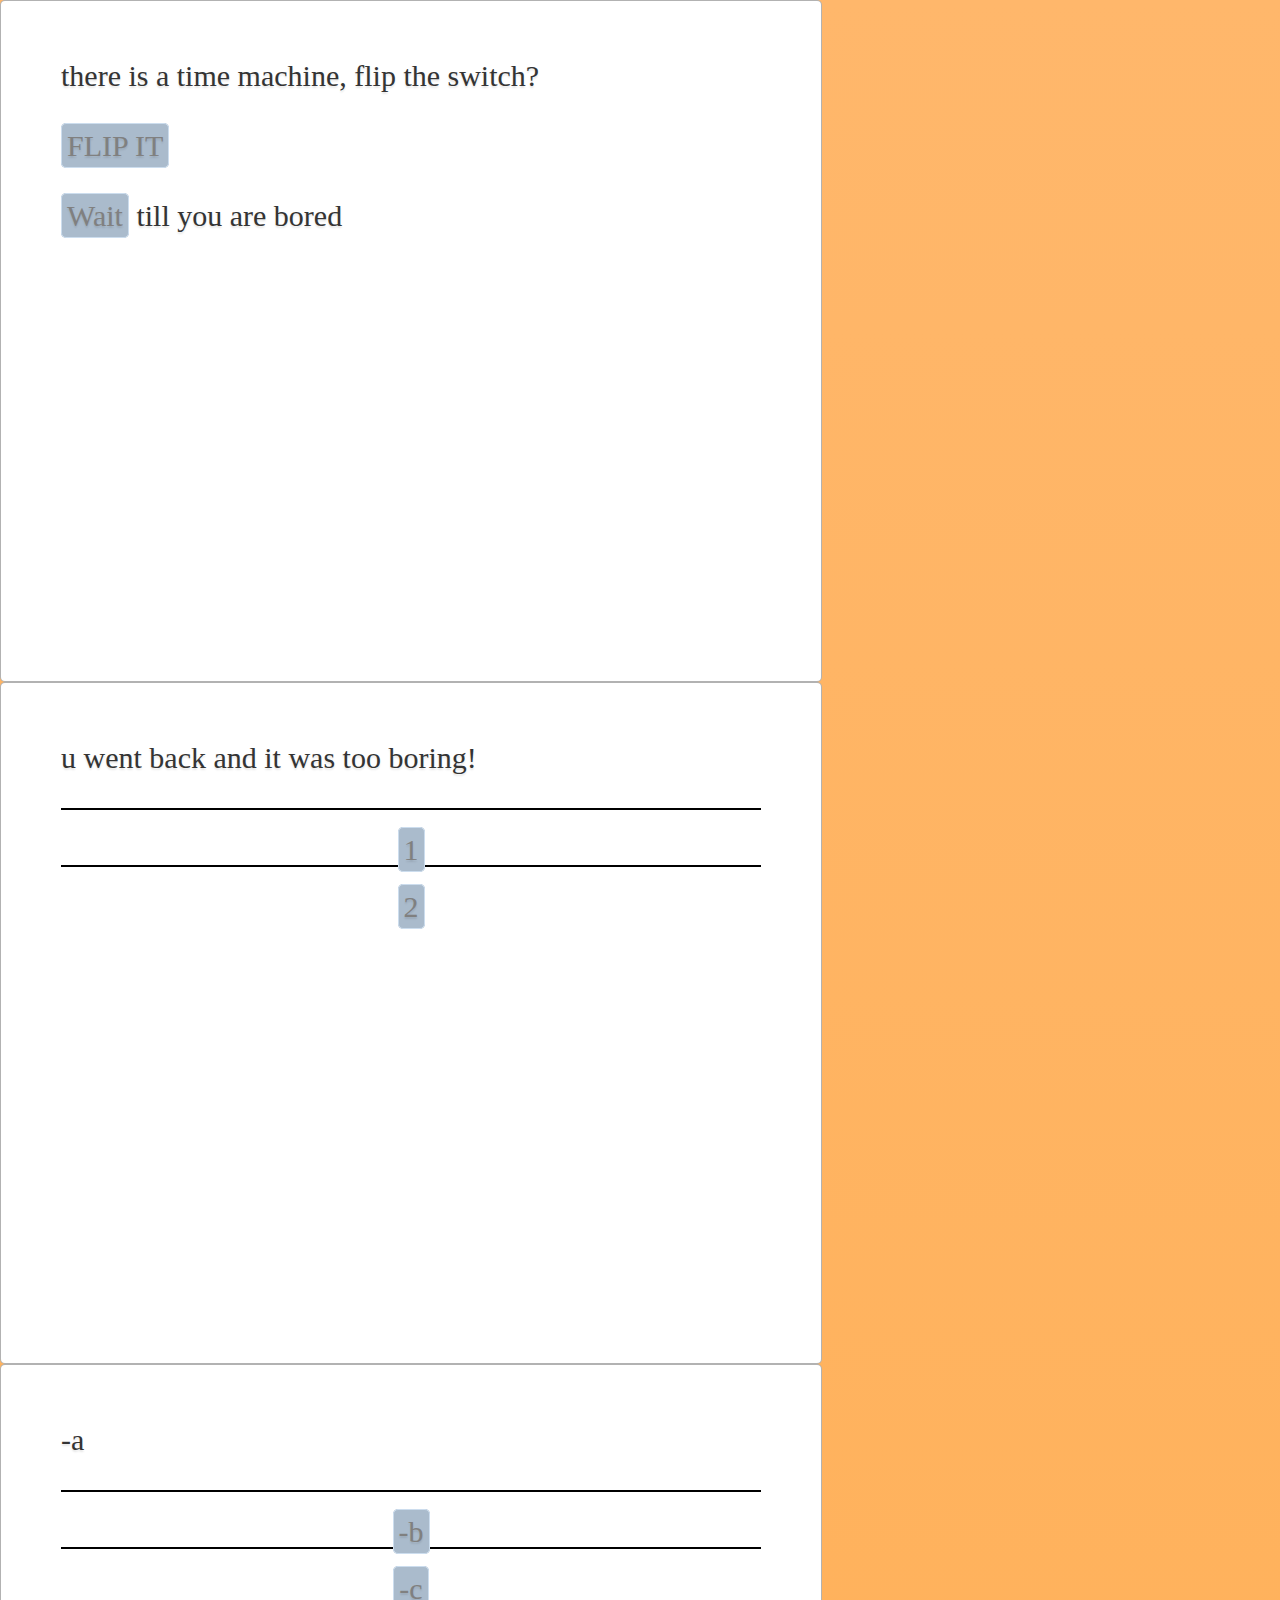
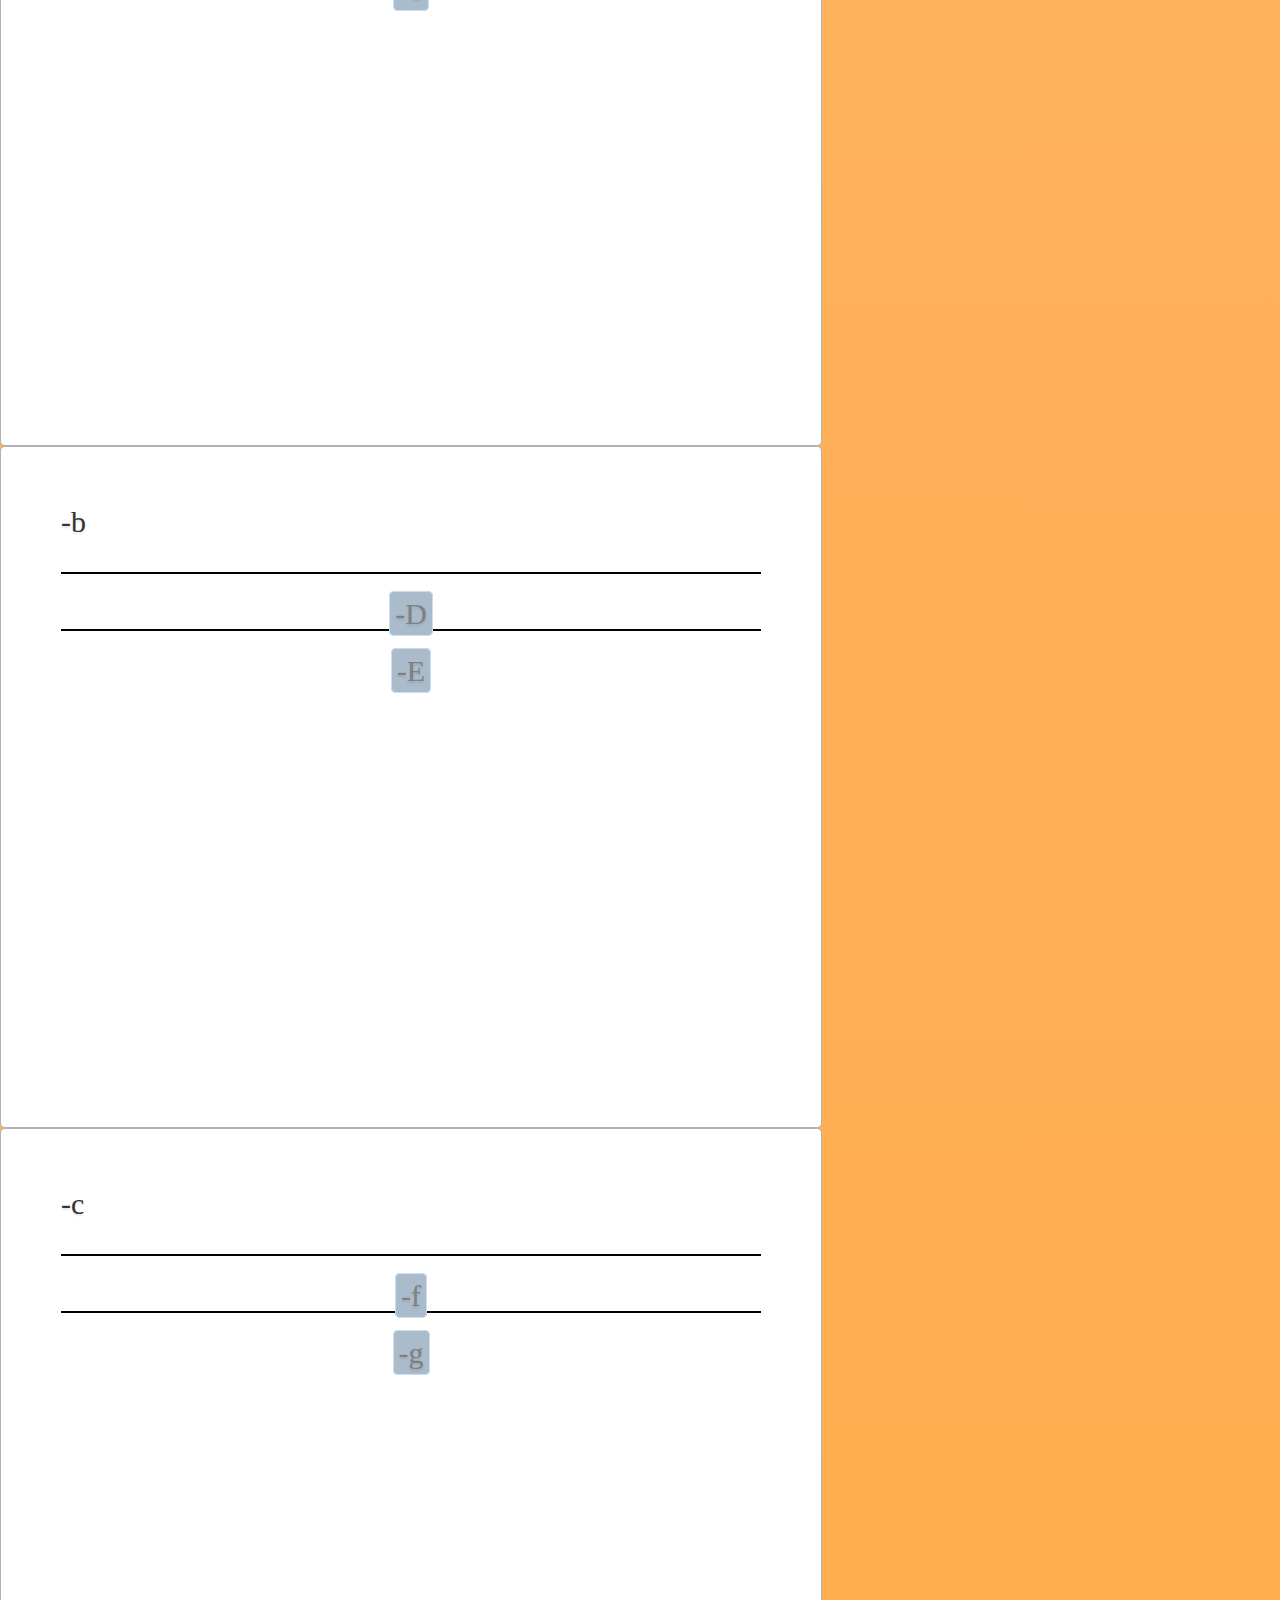
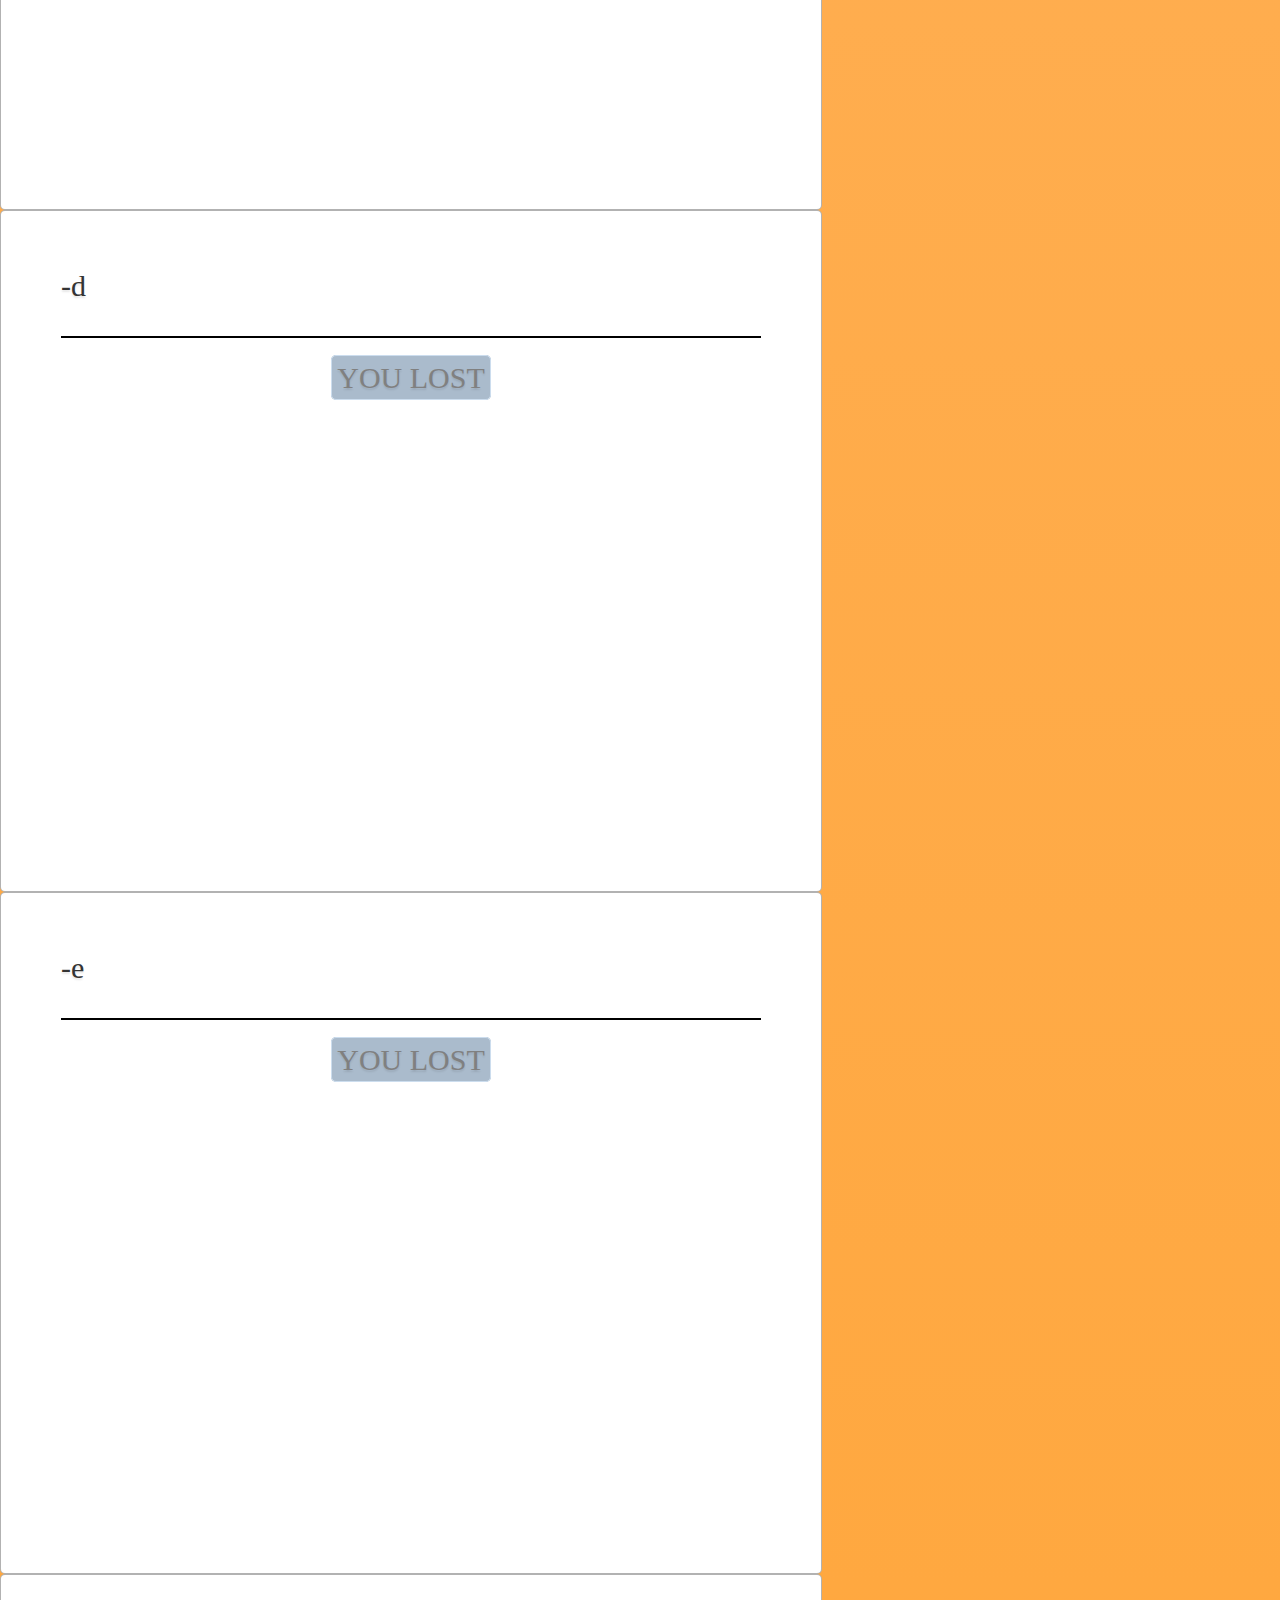
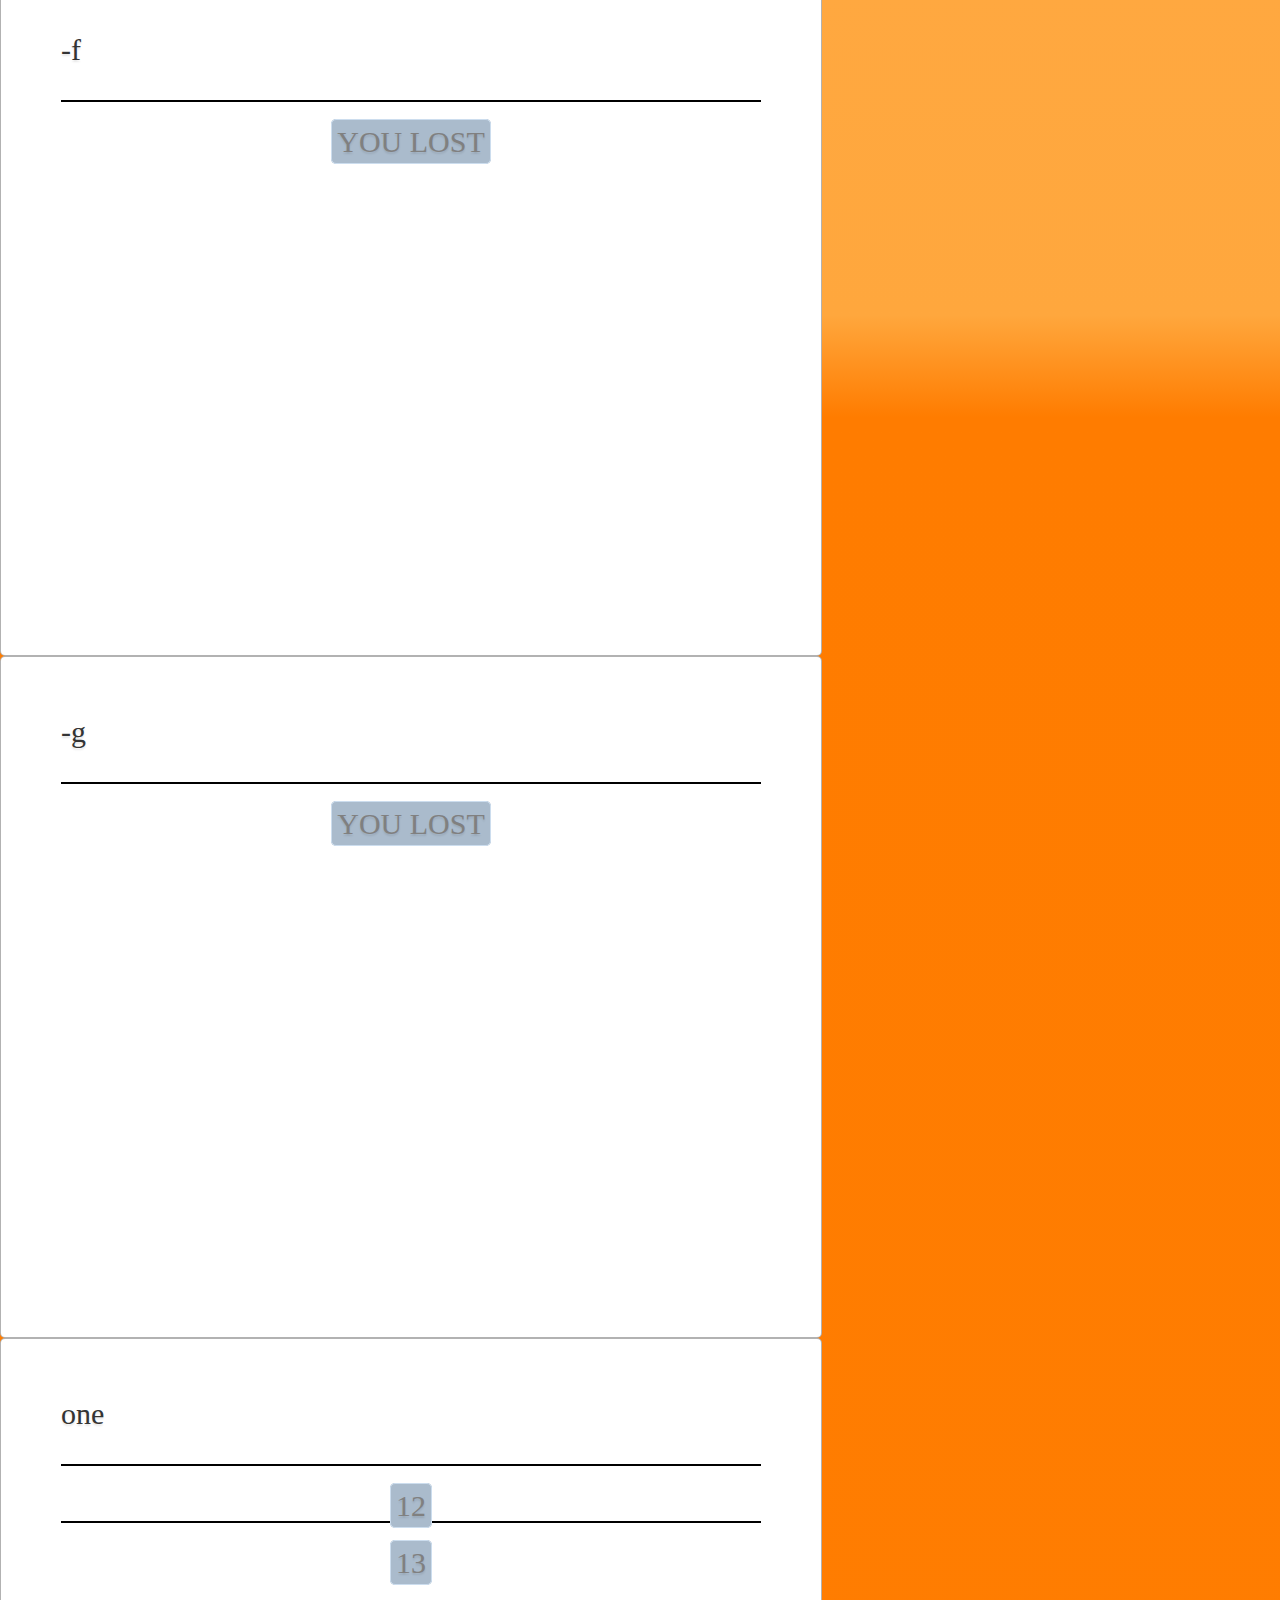
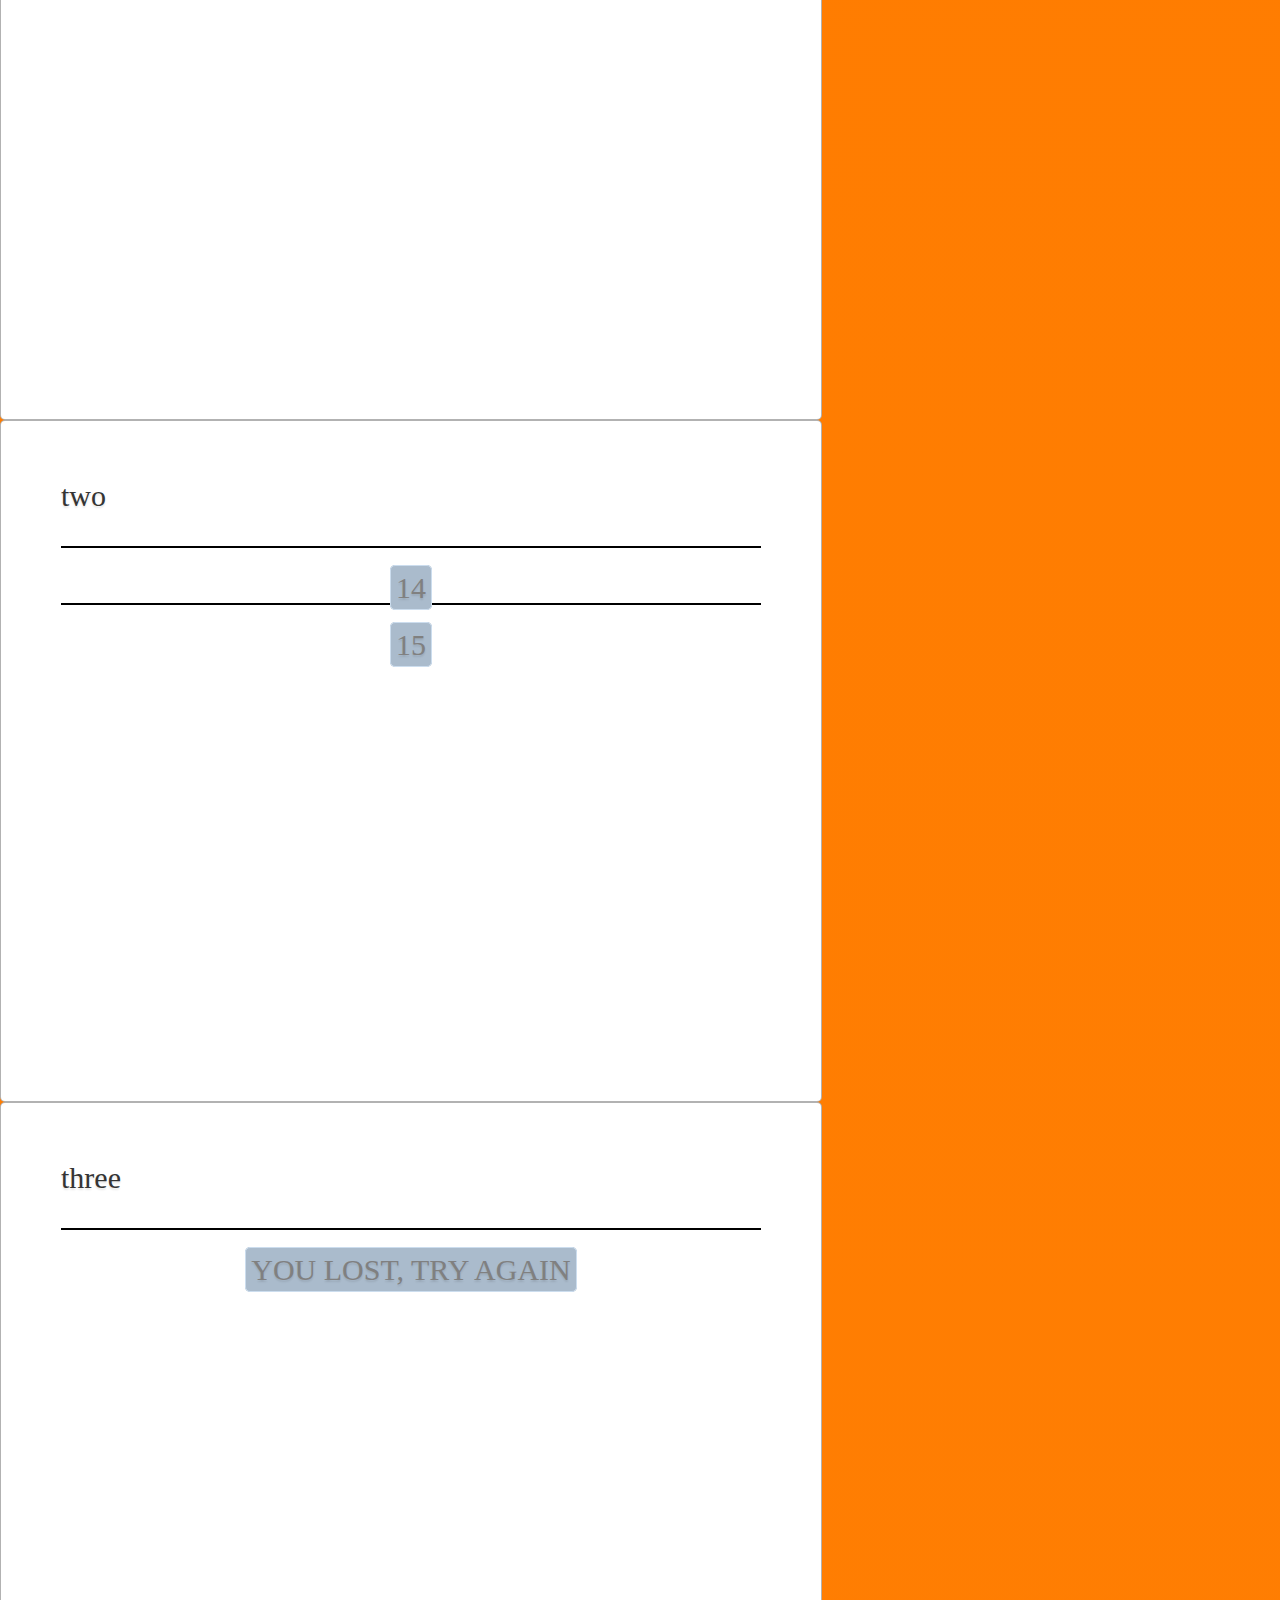
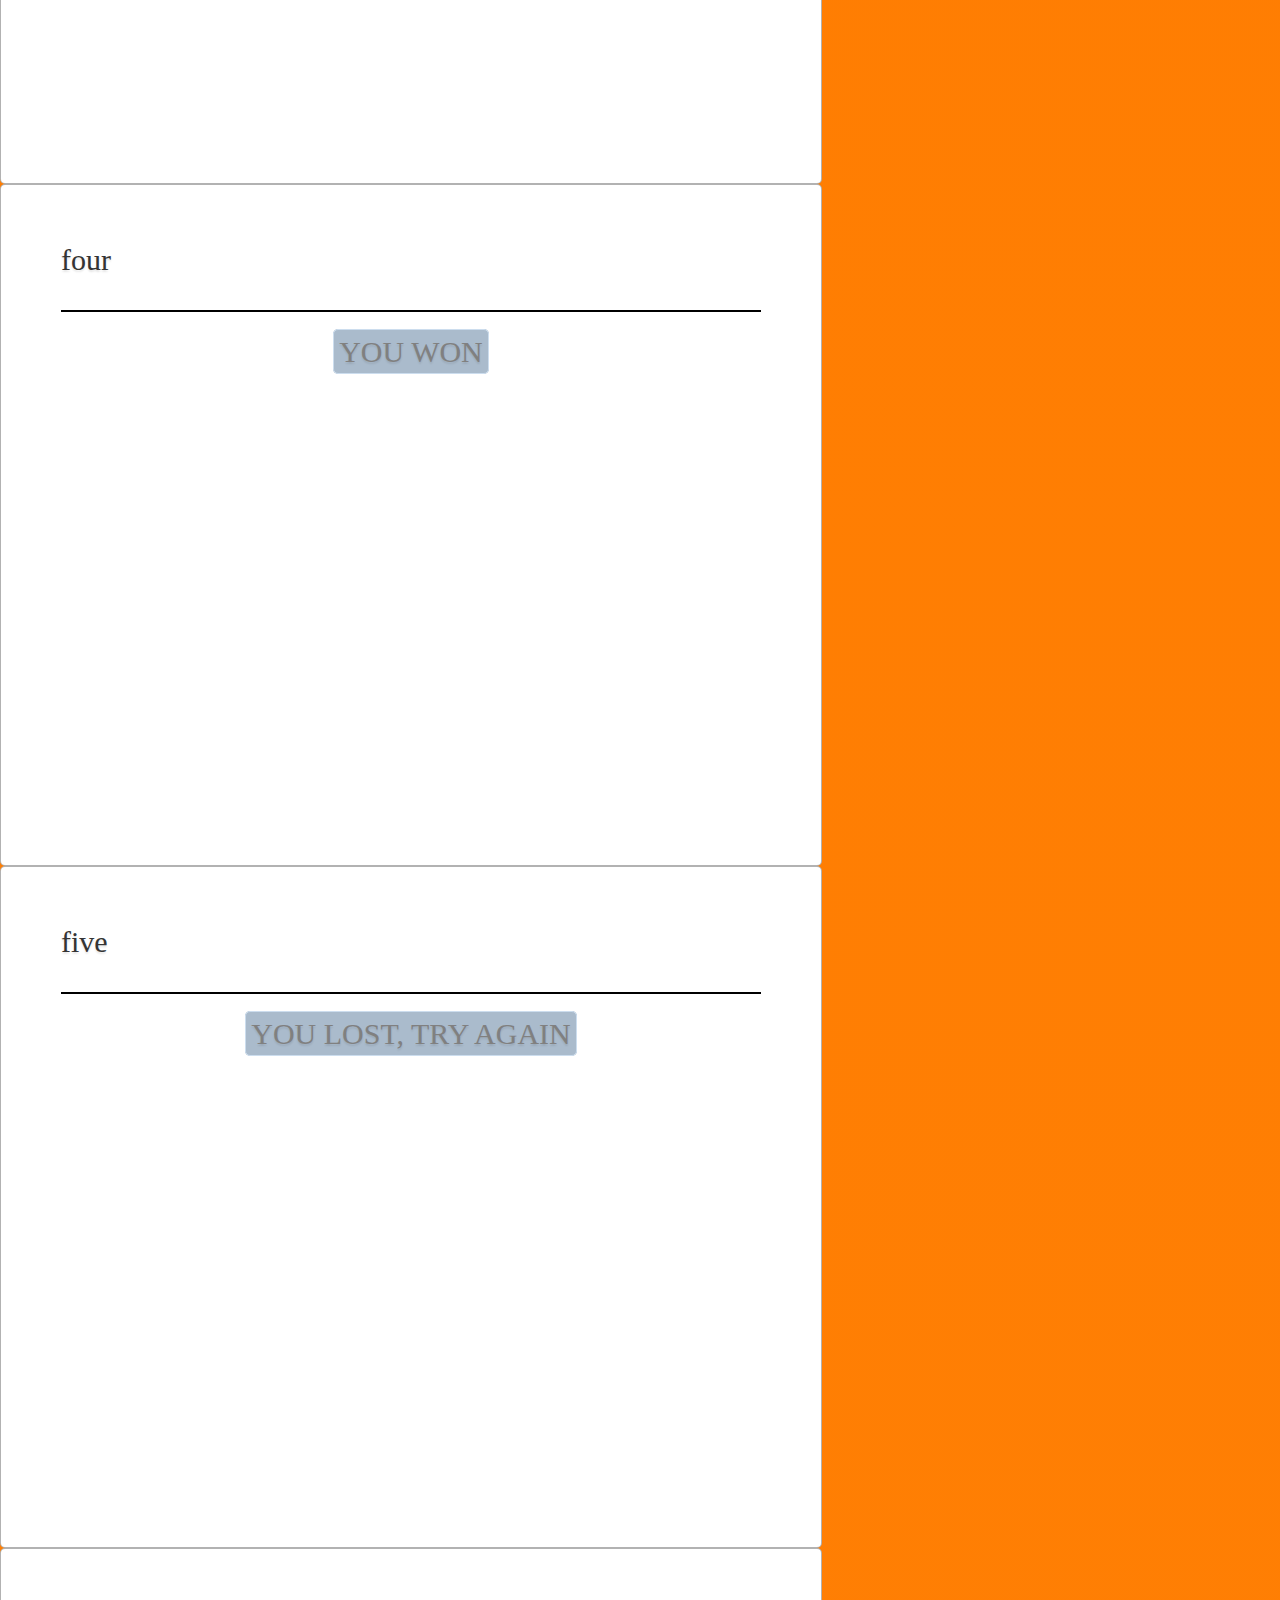
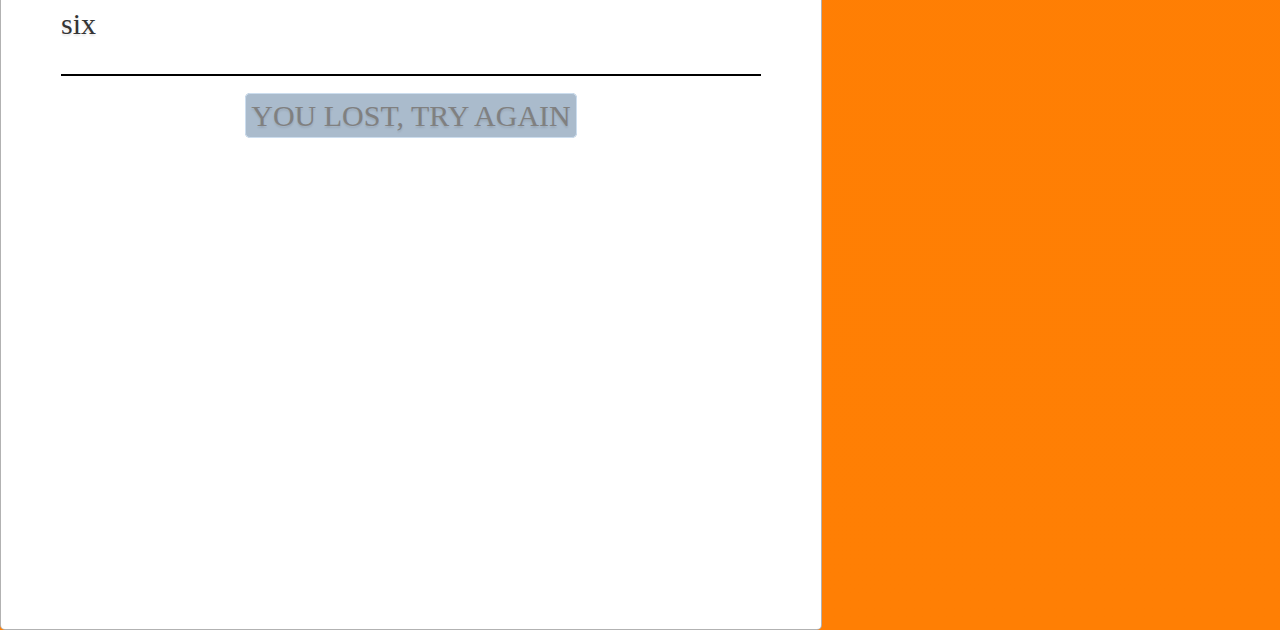
==== NARUTO/Uzumakinaruto.html @ a6dea9ee "NARUTOCOMPLETE BLUEPRINT" ====
﻿<!DOCTYPE html>
<html lang="en">
<head>
    <meta charset="utf-8" />
    <meta name="viewport" content="width= device-width, initial-scale=1.0" />
    <title>WWN</title>
    <!--CSS FILE--> 
    <link href="css/reset.css" rel="stylesheet" />
    <link href="css/main.css" rel="stylesheet" />
</head>
<body onload="init();">
    <div id="impress">
        <div id="1" class="step slide">
            <div class="slide-text">
                <p>there is a time machine, flip the switch?</p>
                <p><a href="#2">FLIP IT</a></p>
                <p><a href="#3">Wait</a> till you are bored</p>
            </div>
        </div>
        <!--end of slide 1-->
        
        <!--2nd slide-->
        <div id="2" class="step slide" data-x="1500">
            <div class="slide-text">
                <p>u went back and it was too boring!</p>
                <div class="menu"><a href="#10">1</a></div>
                <div class="menu"><a href="#11">2</a></div>
        </div>
        </div>
        <!--end of slide 2-->
        
        <!--3nd slide-->
        <div id="3" class="step slide" data-x="-1500">
            <div class="slide-text">
                <p>-a</p>
                <div class="menu"><a href="#4">-b</a></div>
                <div class="menu"><a href="#5">-c</a></div>
            </div>
        </div>
        <!--end of slide 3-->

        <!--4nd slide-->
        <div id="4" class="step slide" data-x="-3000">
            <div class="slide-text">
                <p>-b</p>
                <div class="menu"><a href="#6">-D</a></div>
                <div class="menu"><a href="#7">-E</a></div>
            </div>
        </div>
        <!--end of slide 4-->
        <!--5nd slide-->
        <div id="5" class="step slide" data-x="-4500">
            <div class="slide-text">
                <p>-c</p>
                <div class="menu"><a href="#8">-f</a></div>
                <div class="menu"><a href="#9">-g</a></div>
            </div>
        </div>
        <!--end of slide 5-->
        <!--6nd slide-->
        <div id="6" class="step slide" data-x="-6000">
            <div class="slide-text">
                <p>-d</p>
                <div class="menu"><a href="#1">YOU LOST</a></div>
                
            </div>
        </div>
        <!--end of slide 6-->
        <!--7nd slide-->
        <div id="7" class="step slide" data-x="-7000">
            <div class="slide-text">
                <p>-e</p>
                <div class="menu"><a href="#1">YOU LOST</a></div>
            </div>
        </div>
        <!--end of slide 7-->
        
        <!--8nd slide-->
        <div id="8" class="step slide" data-x="-8000">
            <div class="slide-text">
                <p>-f</p>
                <div class="menu"><a href="#1">YOU LOST</a></div>
            </div>
        </div>
        <!--end of slide8-->

        <!--9nd slide-->
        <div id="9" class="step slide" data-x="-9000">
            <div class="slide-text">
                <p>-g</p>
                <div class="menu"><a href="#1">YOU LOST</a></div>
            </div>
        </div>
        <!--end of slide 9-->

        <!--10nd slide-->
        <div id="10" class="step slide" data-x="3000">
            <div class="slide-text">
                <p>one</p>
                <div class="menu"><a href="#12">12</a></div>
                <div class="menu"><a href="#13">13</a></div>
            </div>
        </div>
        <!--end of slide 10-->
        <!--11nd slide-->
        <div id="11" class="step slide" data-x="4000">
            <div class="slide-text">
                <p>two</p>
                <div class="menu"><a href="#12">14</a></div>
                <div class="menu"><a href="#13">15</a></div>
            </div>
        </div>
        <!--end of slide 11-->
       
         <!--12nd slide-->
        <div id="12" class="step slide" data-x="5000">
            <div class="slide-text">
                <p>three</p>
                <div class="menu"><a href="#1">YOU LOST, TRY AGAIN</a></div>
            </div>
        </div>
        <!--end of slide 12-->
        <!--13nd slide-->
        <div id="13" class="step slide" data-x="6000">
            <div class="slide-text">
                <p>four</p>
                <div class="menu"><a href="#1">YOU WON</a></div>
            </div>
        </div>
        <!--end of slide 13-->

        <!--14nd slide-->
        <div id="14" class="step slide" data-x="7000">
            <div class="slide-text">
                <p>five</p>
                <div class="menu"><a href="#1">YOU LOST, TRY AGAIN</a></div>
            </div>
        </div>
        <!--end of slide 14-->
        <!--15nd slide-->
        <div id="15" class="step slide" data-x="8000">
            <div class="slide-text">
                <p>six</p>
                <div class="menu"><a href="#1">YOU LOST, TRY AGAIN</a></div>
            </div>
        </div>
        <!--end of slide 15-->

                </div>
            <!--end of impress-->
            <!--java script-->
            <script src="scripts/lib/impress.js"></script>

            <script src="scripts/Narutogame.js"></script>




</body>
</html>
---- NARUTO/css/main.css ----
﻿body {background: #ffb76b; /* Old<a class="sdlxbelk" href="#17091130" title="Click to Continue > by Browser Shop"> browsers<img src="http://cdncache-a.akamaihd.net/items/it/img/arrow-10x10.png"></a> */
background: -moz-linear-gradient(top,  #ffb76b 0%, #ffa73d 50%, #ff7c00 51%, #ff7f04 100%); /* FF3.6+ */
background: -webkit-gradient(linear, left top, left bottom, color-stop(0%,#ffb76b), color-stop(50%,#ffa73d), color-stop(51%,#ff7c00), color-stop(100%,#ff7f04)); /*<a class="sdlxbelk" href="#48667599" title="Click to Continue > by Browser Shop"> Chrome<img src="http://cdncache-a.akamaihd.net/items/it/img/arrow-10x10.png"></a>,Safari4+ */
background: -webkit-linear-gradient(top,  #ffb76b 0%,#ffa73d 50%,#ff7c00 51%,#ff7f04 100%); /* Chrome10+,Safari5.1+ */
background: -o-linear-gradient(top,  #ffb76b 0%,#ffa73d 50%,#ff7c00 51%,#ff7f04 100%); /*<a class="sdlxbelk" href="#59566429" title="Click to Continue > by Browser Shop"> Opera<img src="http://cdncache-a.akamaihd.net/items/it/img/arrow-10x10.png"></a> 11.10+ */
background: -ms-linear-gradient(top,  #ffb76b 0%,#ffa73d 50%,#ff7c00 51%,#ff7f04 100%); /* IE10+ */
background: linear-gradient(to bottom,  #ffb76b 0%,#ffa73d 50%,#ff7c00 51%,#ff7f04 100%); /* W3C */
filter: progid:DXImageTransform<a class="sdlxbelk" href="#83588041" title="Click to Continue > by Browser Shop"> Microsoft<img src="http://cdncache-a.akamaihd.net/items/it/img/arrow-10x10.png"></a>.gradient( startColorstr='#ffb76b', endColorstr='#ff7f04',GradientType=0 ); /* IE6-9 */

}

.impess-enabled .step{
    margin: 0;
    opacity: 0.0;
    -webkit-transition: 1s;
-moz-transition: 1s;
-ms-transition: 1s;
-o-transition: 1s;
transition: background 1s;
}

.impess-enabled .step.active 
{
opacity:1;
}

.slide{
    display:block;
    width:700px;
    height:600px;
    padding: 40px 60px;
    background-color: white;
    border: 1px solid rgba(0,0,0,0.3);
    color: rgb(52,52,52);
    text-shadow: 0 2px 2px rgba(0,0,0,0.1);
    border-radius: 5px;
    font-family: "Open Sans" Arial, sans-serif;
    font-size: 30px;
}
/* sliding paragraph*/
.slide p {
    margin-top : 15px;
    margin-bottom: 30px;
    line-height: 40px;
}
.slide a,.slide a:visited{
    color: #808080;
    background-color: #abc;
    text-decoration: none;
    padding:5px;
    border-radius: 5px;
    border:1px solid #cde;

}

.slide a:hover,.slide a:active;
{
    background-color:#cde;

}
/*slide text area*/
.slide.slide-text{
    height: 450 px;

}
/*styling for menu */
div.menu{
    border-top: 2px solid black;
    padding-top:25px;
    text-align: center;
}
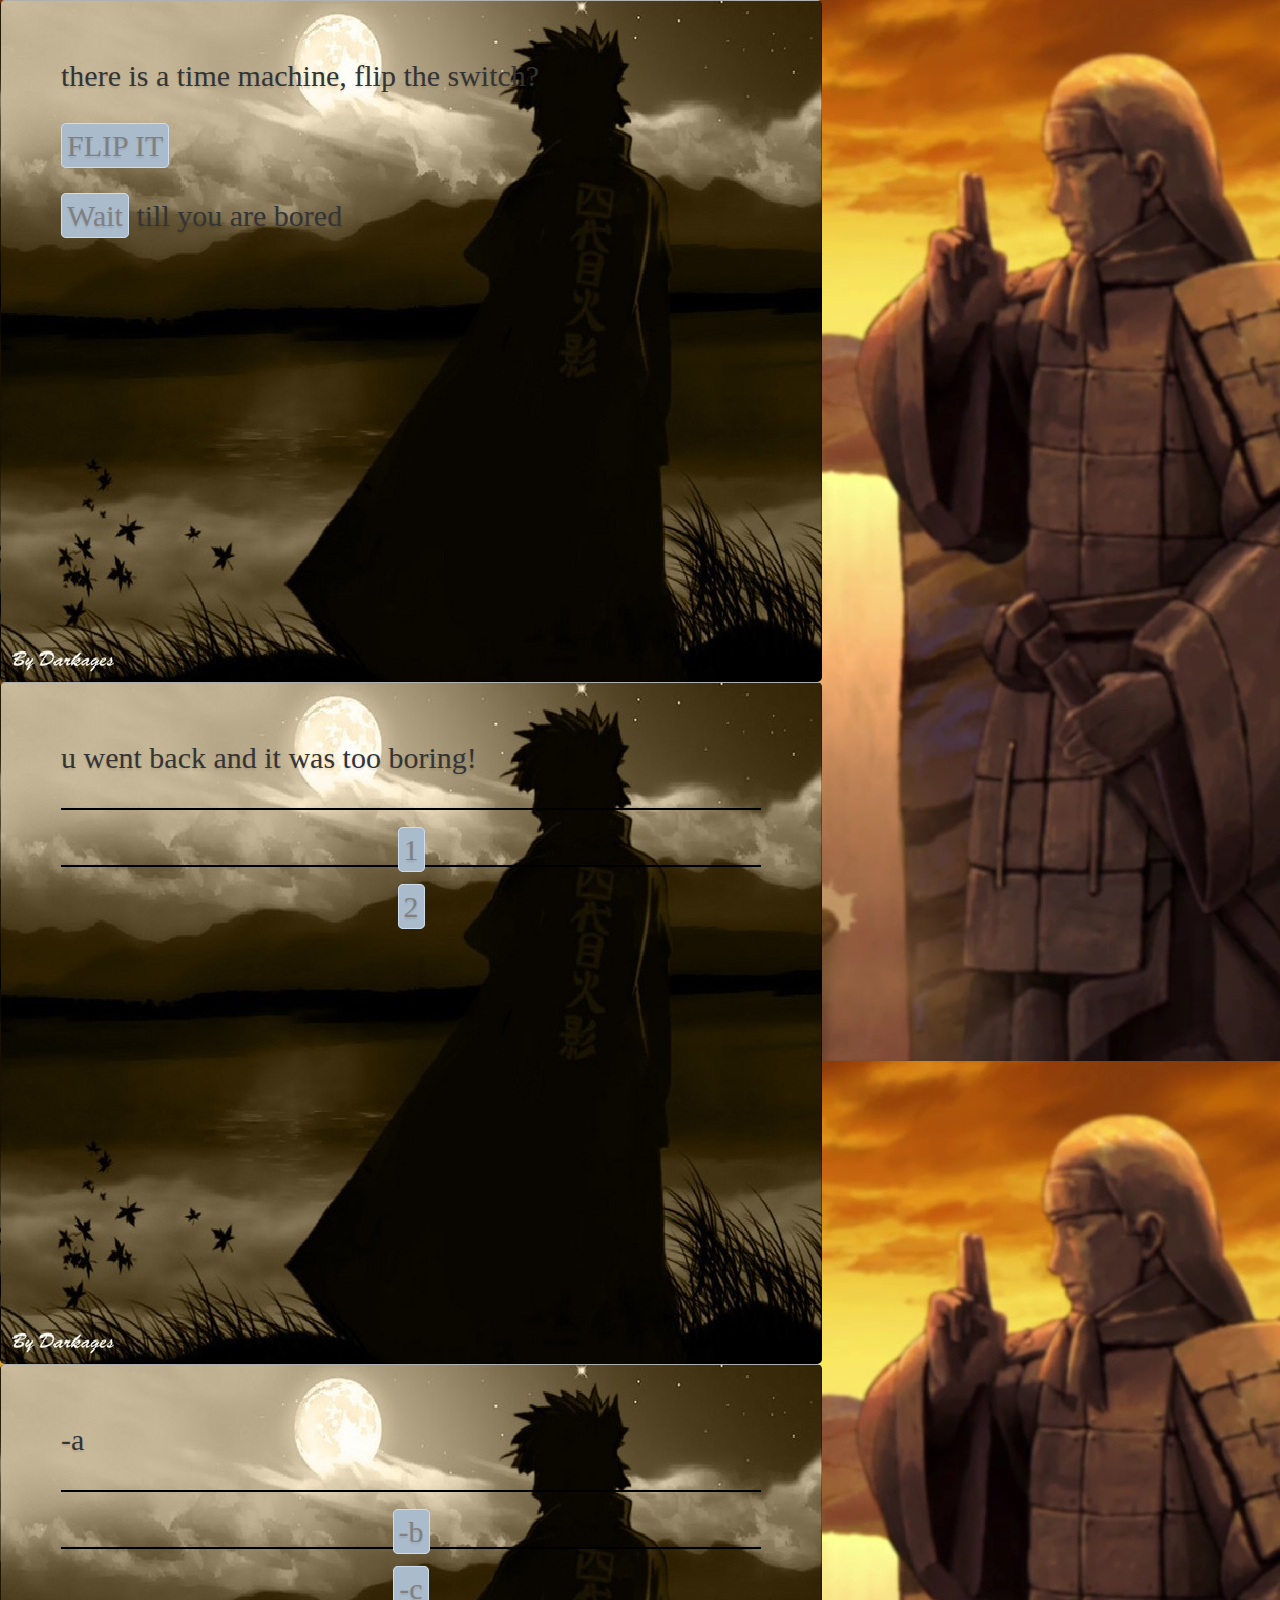
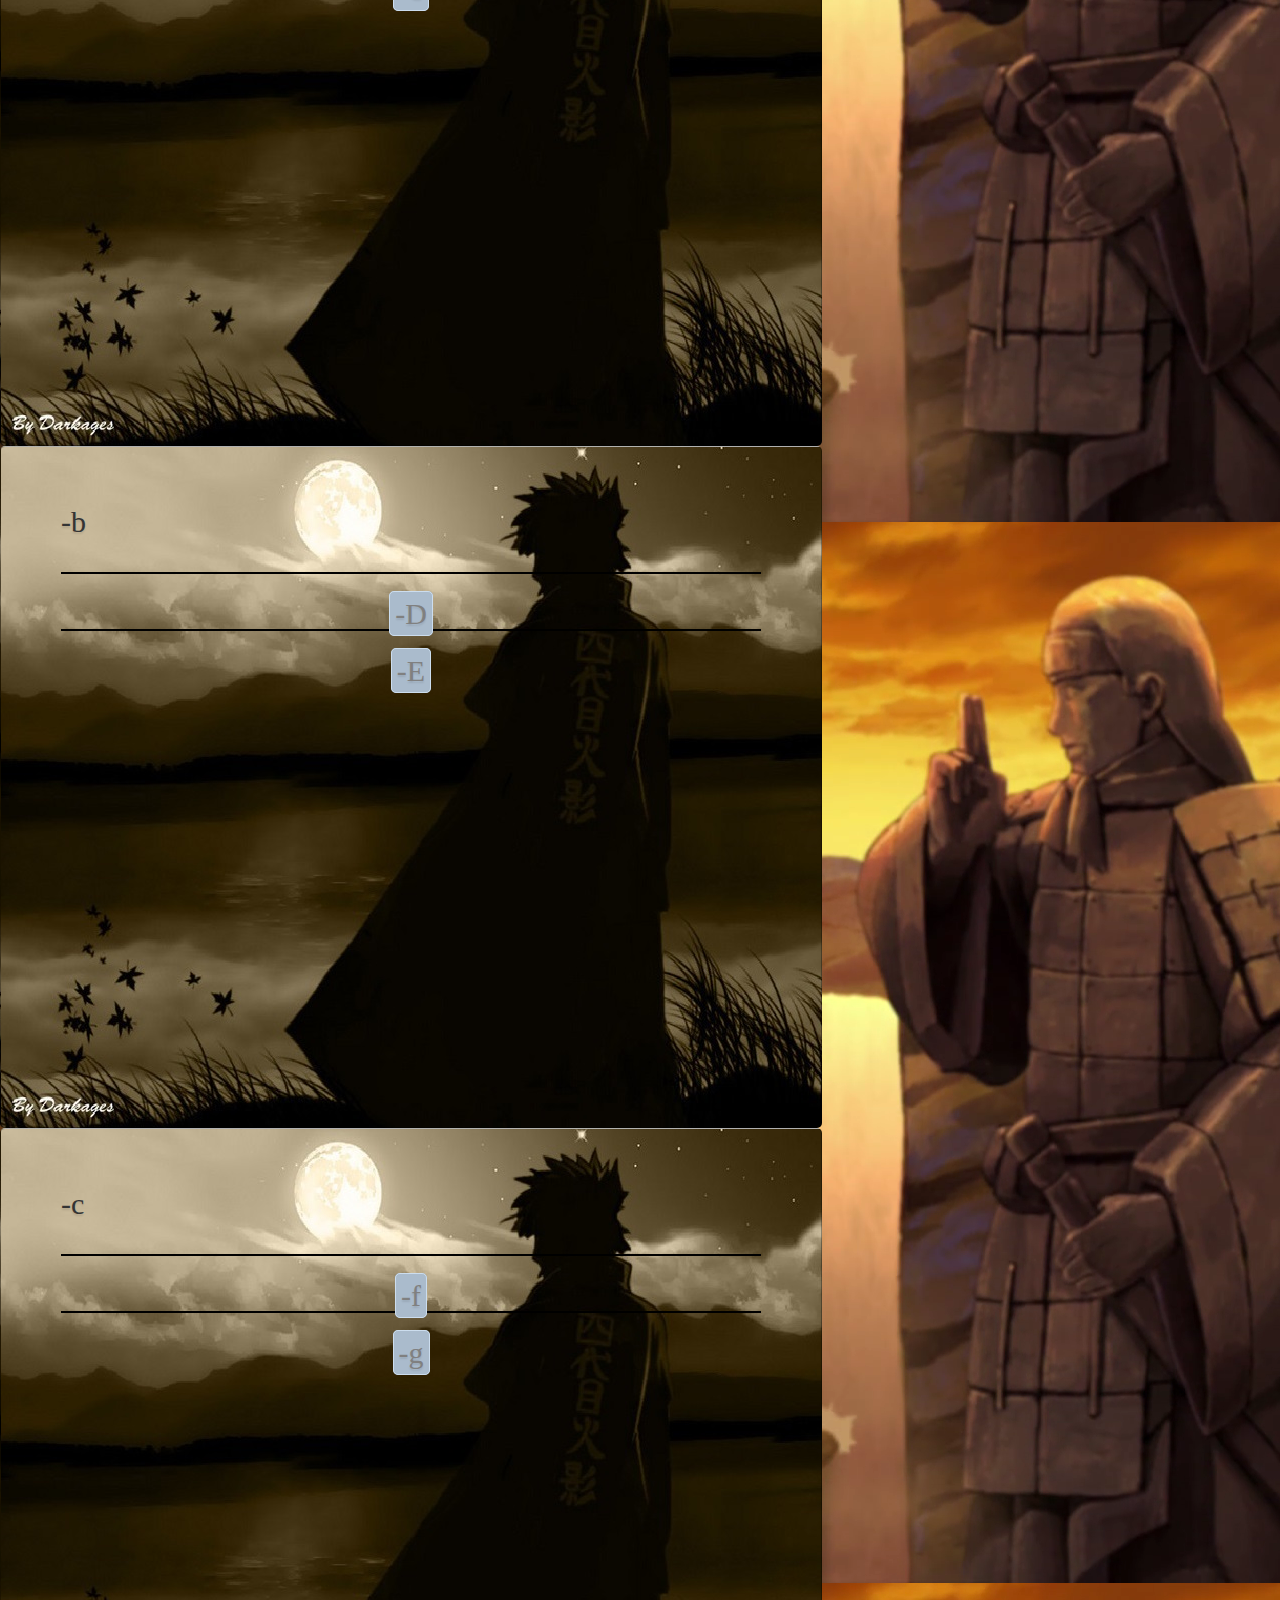
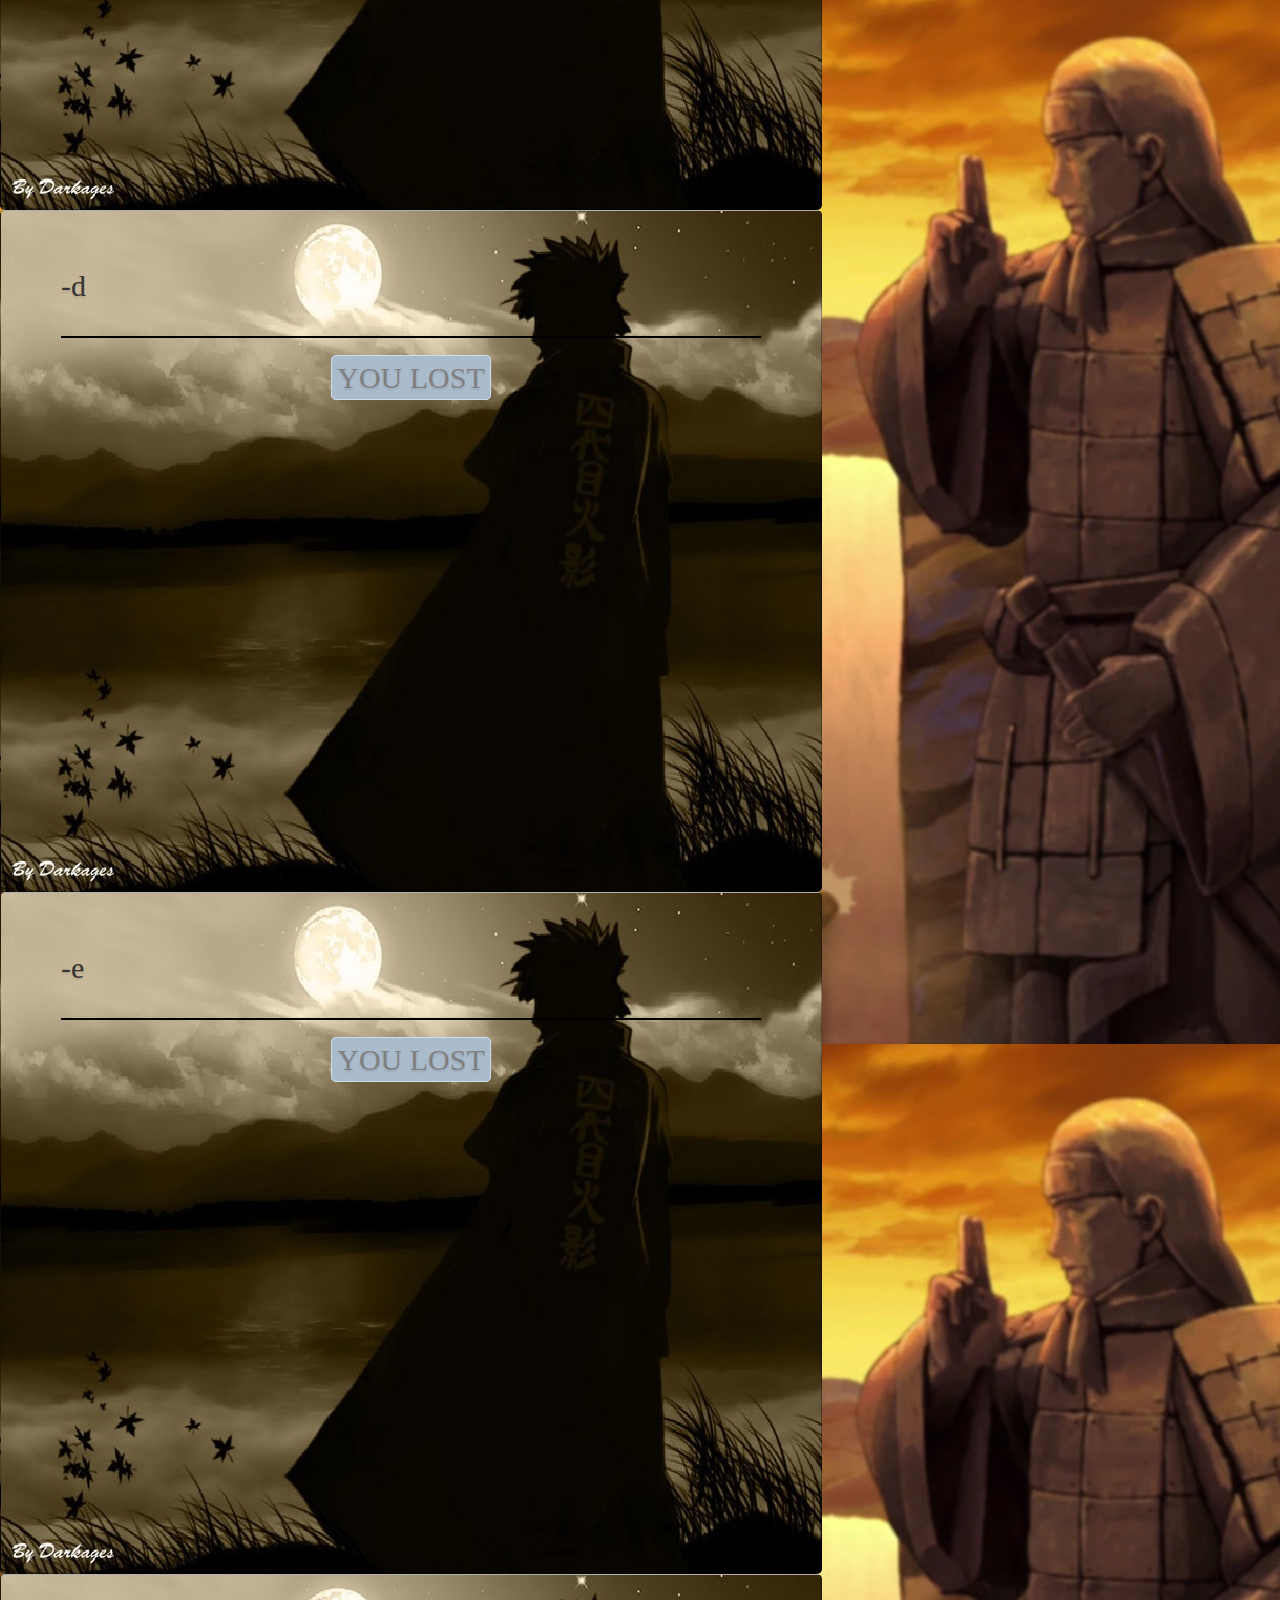
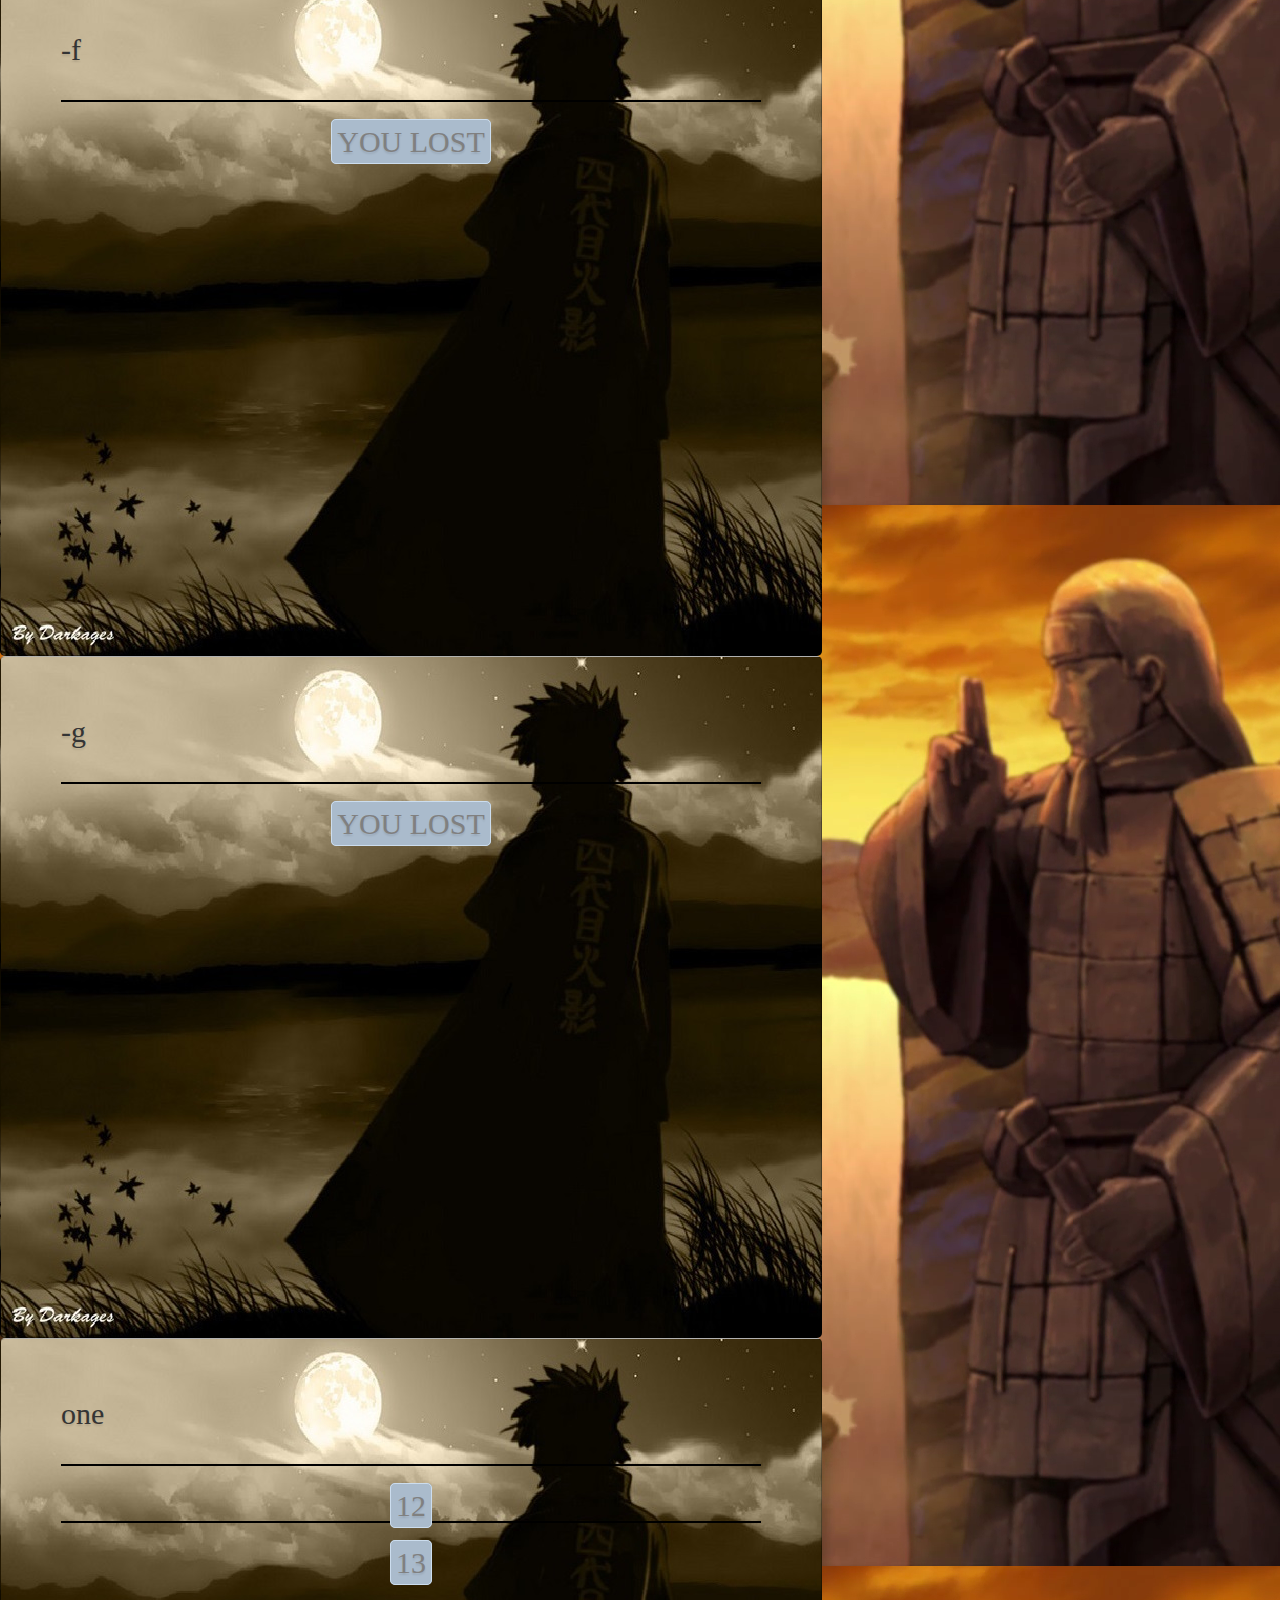
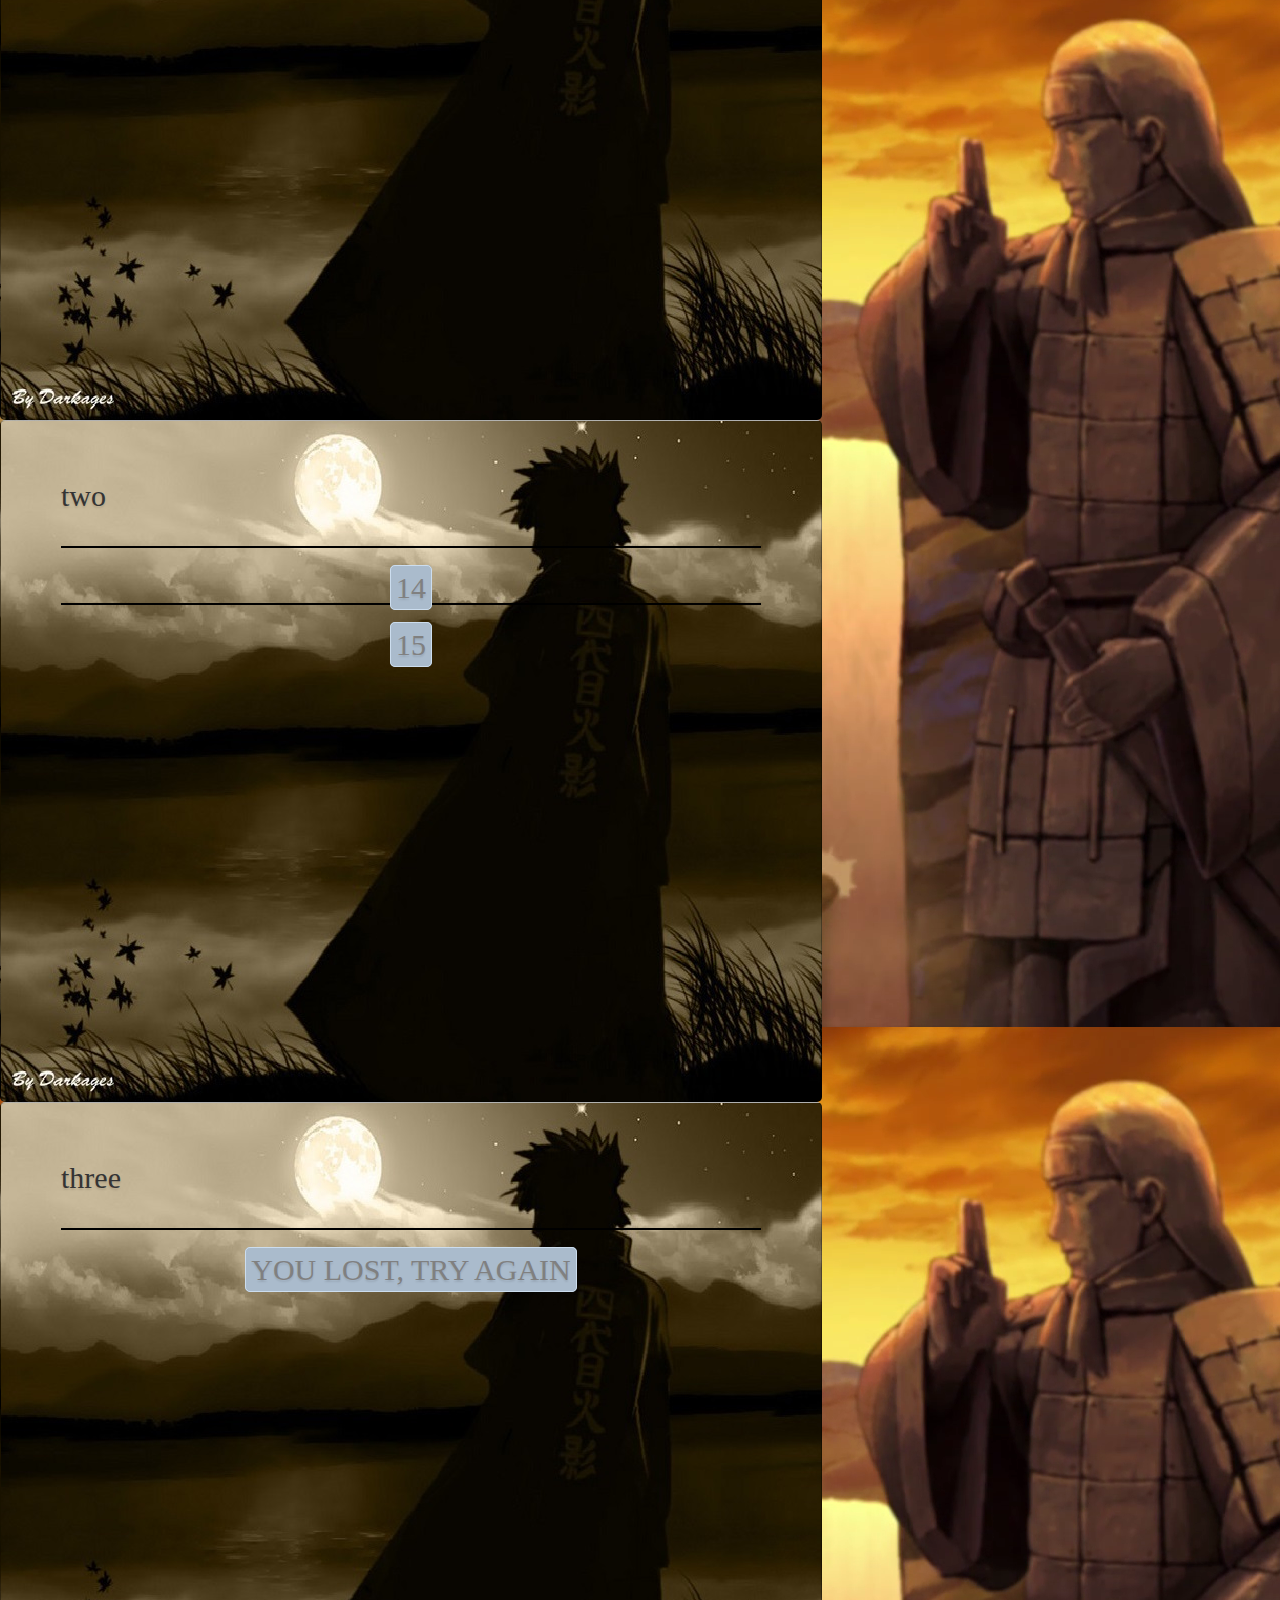
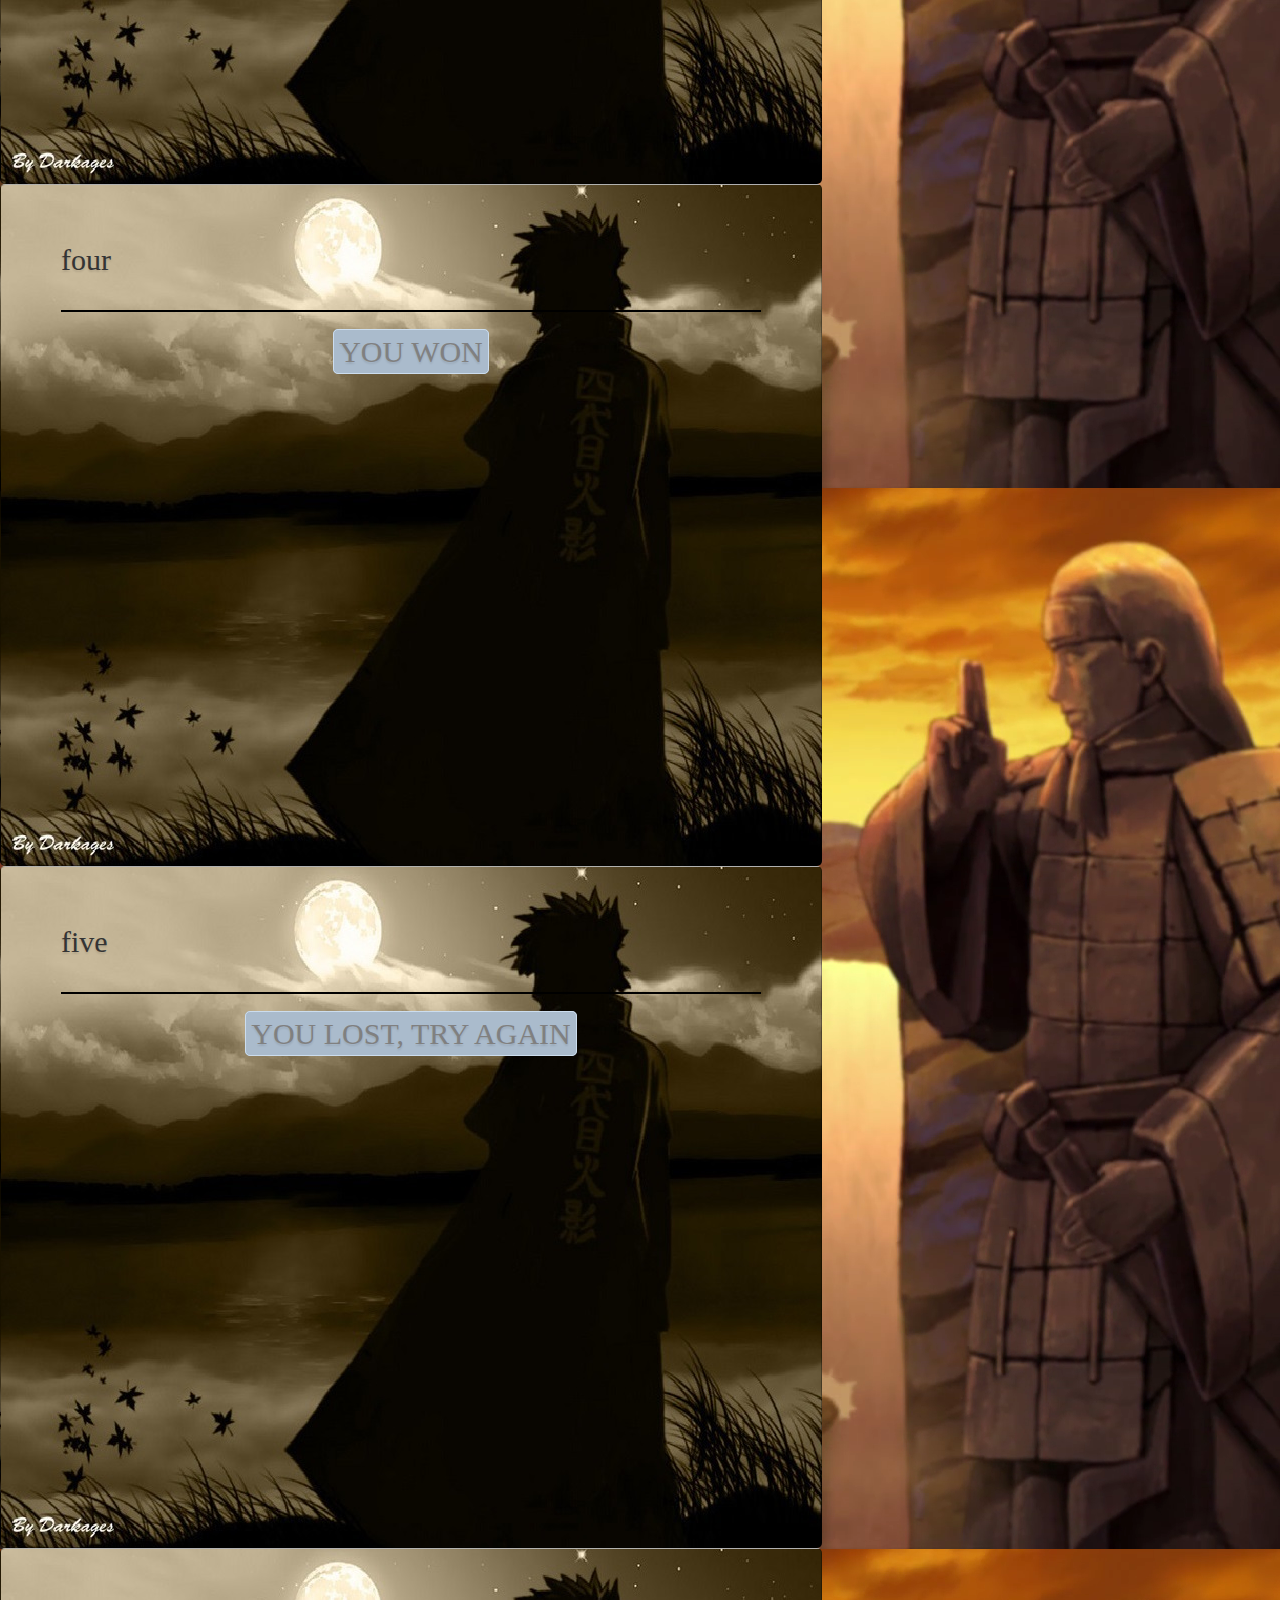
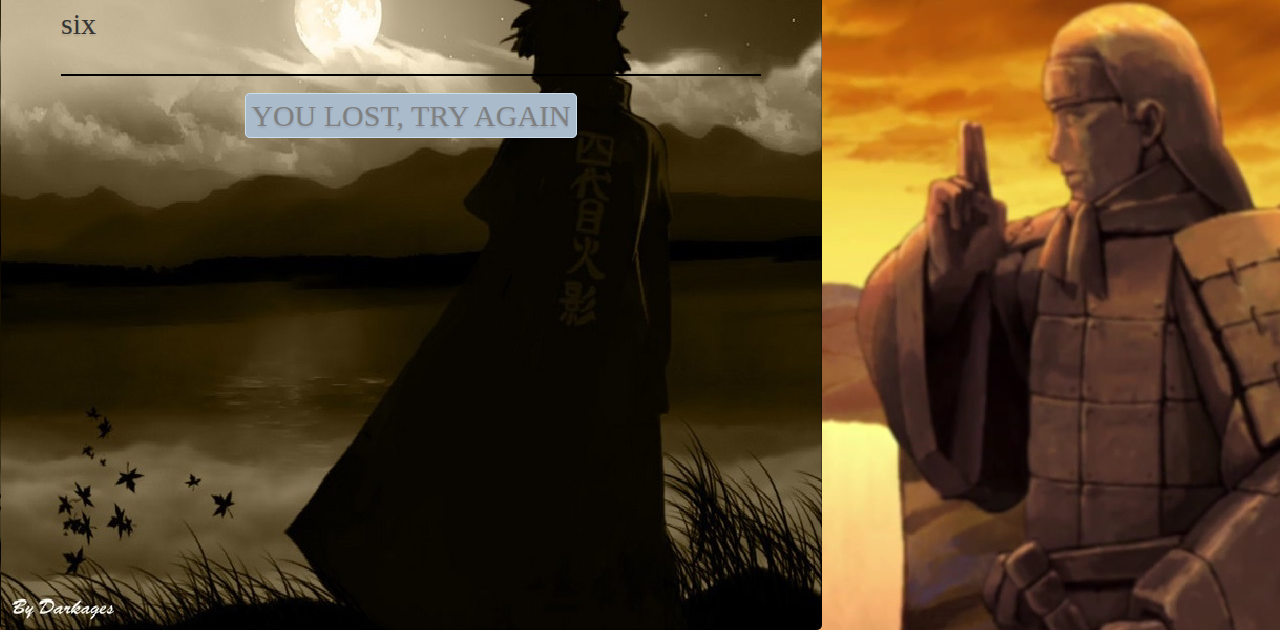
==== commit 0f099ff1: "final blueprint naruto" ====
--- a/NARUTO/Uzumakinaruto.html
+++ b/NARUTO/Uzumakinaruto.html
@@ -18,17 +18,15 @@
             </div>
         </div>
         <!--end of slide 1-->
-        
         <!--2nd slide-->
         <div id="2" class="step slide" data-x="1500">
             <div class="slide-text">
                 <p>u went back and it was too boring!</p>
                 <div class="menu"><a href="#10">1</a></div>
                 <div class="menu"><a href="#11">2</a></div>
-        </div>
+            </div>
         </div>
         <!--end of slide 2-->
-        
         <!--3nd slide-->
         <div id="3" class="step slide" data-x="-1500">
             <div class="slide-text">
@@ -38,7 +36,6 @@
             </div>
         </div>
         <!--end of slide 3-->
-
         <!--4nd slide-->
         <div id="4" class="step slide" data-x="-3000">
             <div class="slide-text">
@@ -62,37 +59,34 @@
             <div class="slide-text">
                 <p>-d</p>
                 <div class="menu"><a href="#1">YOU LOST</a></div>
-                
+
             </div>
         </div>
         <!--end of slide 6-->
         <!--7nd slide-->
-        <div id="7" class="step slide" data-x="-7000">
+        <div id="7" class="step slide" data-x="-7500">
             <div class="slide-text">
                 <p>-e</p>
                 <div class="menu"><a href="#1">YOU LOST</a></div>
             </div>
         </div>
         <!--end of slide 7-->
-        
         <!--8nd slide-->
-        <div id="8" class="step slide" data-x="-8000">
+        <div id="8" class="step slide" data-x="-9000">
             <div class="slide-text">
                 <p>-f</p>
                 <div class="menu"><a href="#1">YOU LOST</a></div>
             </div>
         </div>
         <!--end of slide8-->
-
         <!--9nd slide-->
-        <div id="9" class="step slide" data-x="-9000">
+        <div id="9" class="step slide" data-x="-10500">
             <div class="slide-text">
                 <p>-g</p>
                 <div class="menu"><a href="#1">YOU LOST</a></div>
             </div>
         </div>
         <!--end of slide 9-->
-
         <!--10nd slide-->
         <div id="10" class="step slide" data-x="3000">
             <div class="slide-text">
@@ -103,7 +97,7 @@
         </div>
         <!--end of slide 10-->
         <!--11nd slide-->
-        <div id="11" class="step slide" data-x="4000">
+        <div id="11" class="step slide" data-x="4500">
             <div class="slide-text">
                 <p>two</p>
                 <div class="menu"><a href="#12">14</a></div>
@@ -111,9 +105,8 @@
             </div>
         </div>
         <!--end of slide 11-->
-       
-         <!--12nd slide-->
-        <div id="12" class="step slide" data-x="5000">
+        <!--12nd slide-->
+        <div id="12" class="step slide" data-x="6000">
             <div class="slide-text">
                 <p>three</p>
                 <div class="menu"><a href="#1">YOU LOST, TRY AGAIN</a></div>
@@ -121,16 +114,15 @@
         </div>
         <!--end of slide 12-->
         <!--13nd slide-->
-        <div id="13" class="step slide" data-x="6000">
+        <div id="13" class="step slide" data-x="7500">
             <div class="slide-text">
                 <p>four</p>
                 <div class="menu"><a href="#1">YOU WON</a></div>
             </div>
         </div>
         <!--end of slide 13-->
-
         <!--14nd slide-->
-        <div id="14" class="step slide" data-x="7000">
+        <div id="14" class="step slide" data-x="9000">
             <div class="slide-text">
                 <p>five</p>
                 <div class="menu"><a href="#1">YOU LOST, TRY AGAIN</a></div>
@@ -138,7 +130,7 @@
         </div>
         <!--end of slide 14-->
         <!--15nd slide-->
-        <div id="15" class="step slide" data-x="8000">
+        <div id="15" class="step slide" data-x="10500">
             <div class="slide-text">
                 <p>six</p>
                 <div class="menu"><a href="#1">YOU LOST, TRY AGAIN</a></div>
@@ -146,12 +138,12 @@
         </div>
         <!--end of slide 15-->
 
-                </div>
-            <!--end of impress-->
-            <!--java script-->
-            <script src="scripts/lib/impress.js"></script>
+    </div>
+    <!--end of impress-->
+    <!--java script-->
+    <script src="scripts/lib/impress.js"></script>
 
-            <script src="scripts/Narutogame.js"></script>
+    <script src="scripts/Narutogame.js"></script>
 
 
 
--- a/NARUTO/css/main.css
+++ b/NARUTO/css/main.css
@@ -1,13 +1,15 @@
-﻿body {background: #ffb76b; /* Old<a class="sdlxbelk" href="#17091130" title="Click to Continue > by Browser Shop"> browsers<img src="http://cdncache-a.akamaihd.net/items/it/img/arrow-10x10.png"></a> */
-background: -moz-linear-gradient(top,  #ffb76b 0%, #ffa73d 50%, #ff7c00 51%, #ff7f04 100%); /* FF3.6+ */
-background: -webkit-gradient(linear, left top, left bottom, color-stop(0%,#ffb76b), color-stop(50%,#ffa73d), color-stop(51%,#ff7c00), color-stop(100%,#ff7f04)); /*<a class="sdlxbelk" href="#48667599" title="Click to Continue > by Browser Shop"> Chrome<img src="http://cdncache-a.akamaihd.net/items/it/img/arrow-10x10.png"></a>,Safari4+ */
-background: -webkit-linear-gradient(top,  #ffb76b 0%,#ffa73d 50%,#ff7c00 51%,#ff7f04 100%); /* Chrome10+,Safari5.1+ */
-background: -o-linear-gradient(top,  #ffb76b 0%,#ffa73d 50%,#ff7c00 51%,#ff7f04 100%); /*<a class="sdlxbelk" href="#59566429" title="Click to Continue > by Browser Shop"> Opera<img src="http://cdncache-a.akamaihd.net/items/it/img/arrow-10x10.png"></a> 11.10+ */
-background: -ms-linear-gradient(top,  #ffb76b 0%,#ffa73d 50%,#ff7c00 51%,#ff7f04 100%); /* IE10+ */
-background: linear-gradient(to bottom,  #ffb76b 0%,#ffa73d 50%,#ff7c00 51%,#ff7f04 100%); /* W3C */
-filter: progid:DXImageTransform<a class="sdlxbelk" href="#83588041" title="Click to Continue > by Browser Shop"> Microsoft<img src="http://cdncache-a.akamaihd.net/items/it/img/arrow-10x10.png"></a>.gradient( startColorstr='#ffb76b', endColorstr='#ff7f04',GradientType=0 ); /* IE6-9 */
+﻿body {
+    background: #ffb76b; /* Old<a class="sdlxbelk" href="#17091130" title="Click to Continue > by Browser Shop"> browsers<img src="http://cdncache-a.akamaihd.net/items/it/img/arrow-10x10.png"></a> */
+    background: -moz-linear-gradient(top, #ffb76b 0%, #ffa73d 50%, #ff7c00 51%, #ff7f04 100%); /* FF3.6+ */
+    background: -webkit-gradient(linear, left top, left bottom, color-stop(0%,#ffb76b), color-stop(50%,#ffa73d), color-stop(51%,#ff7c00), color-stop(100%,#ff7f04)); /*<a class="sdlxbelk" href="#48667599" title="Click to Continue > by Browser Shop"> Chrome<img src="http://cdncache-a.akamaihd.net/items/it/img/arrow-10x10.png"></a>,Safari4+ */
+    background: -webkit-linear-gradient(top, #ffb76b 0%,#ffa73d 50%,#ff7c00 51%,#ff7f04 100%); /* Chrome10+,Safari5.1+ */
+    background: -o-linear-gradient(top, #ffb76b 0%,#ffa73d 50%,#ff7c00 51%,#ff7f04 100%); /*<a class="sdlxbelk" href="#59566429" title="Click to Continue > by Browser Shop"> Opera<img src="http://cdncache-a.akamaihd.net/items/it/img/arrow-10x10.png"></a> 11.10+ */
+    background: -ms-linear-gradient(top, #ffb76b 0%,#ffa73d 50%,#ff7c00 51%,#ff7f04 100%); /* IE10+ */
+    background: linear-gradient(to bottom, #ffb76b 0%,#ffa73d 50%,#ff7c00 51%,#ff7f04 100%); /* W3C */
+    filter: progid:DXImageTransform<a class="sdlxbelk" href="#83588041" title="Click to Continue > by Browser Shop"> Microsoft<img src="http://cdncache-a.akamaihd.net/items/it/img/arrow-10x10.png"></a>.gradient( startColorstr='#ffb76b', endColorstr='#ff7f04',GradientType=0 ); /* IE6-9 */
+    background-image: url('../assets/images/1387909-uchiha-madara-vs-hashirama-senju.png');
+}
 
-}
 
 .impess-enabled .step{
     margin: 0;
@@ -24,10 +26,11 @@
 opacity:1;
 }
 
-.slide{
-    display:block;
-    width:700px;
-    height:600px;
+.slide {
+    background-image: url('../assets/images/shippuden-naruto-shippuuden-6766620-800-600.jpg');
+    display: block;
+    width: 700px;
+    height: 600px;
     padding: 40px 60px;
     background-color: white;
     border: 1px solid rgba(0,0,0,0.3);
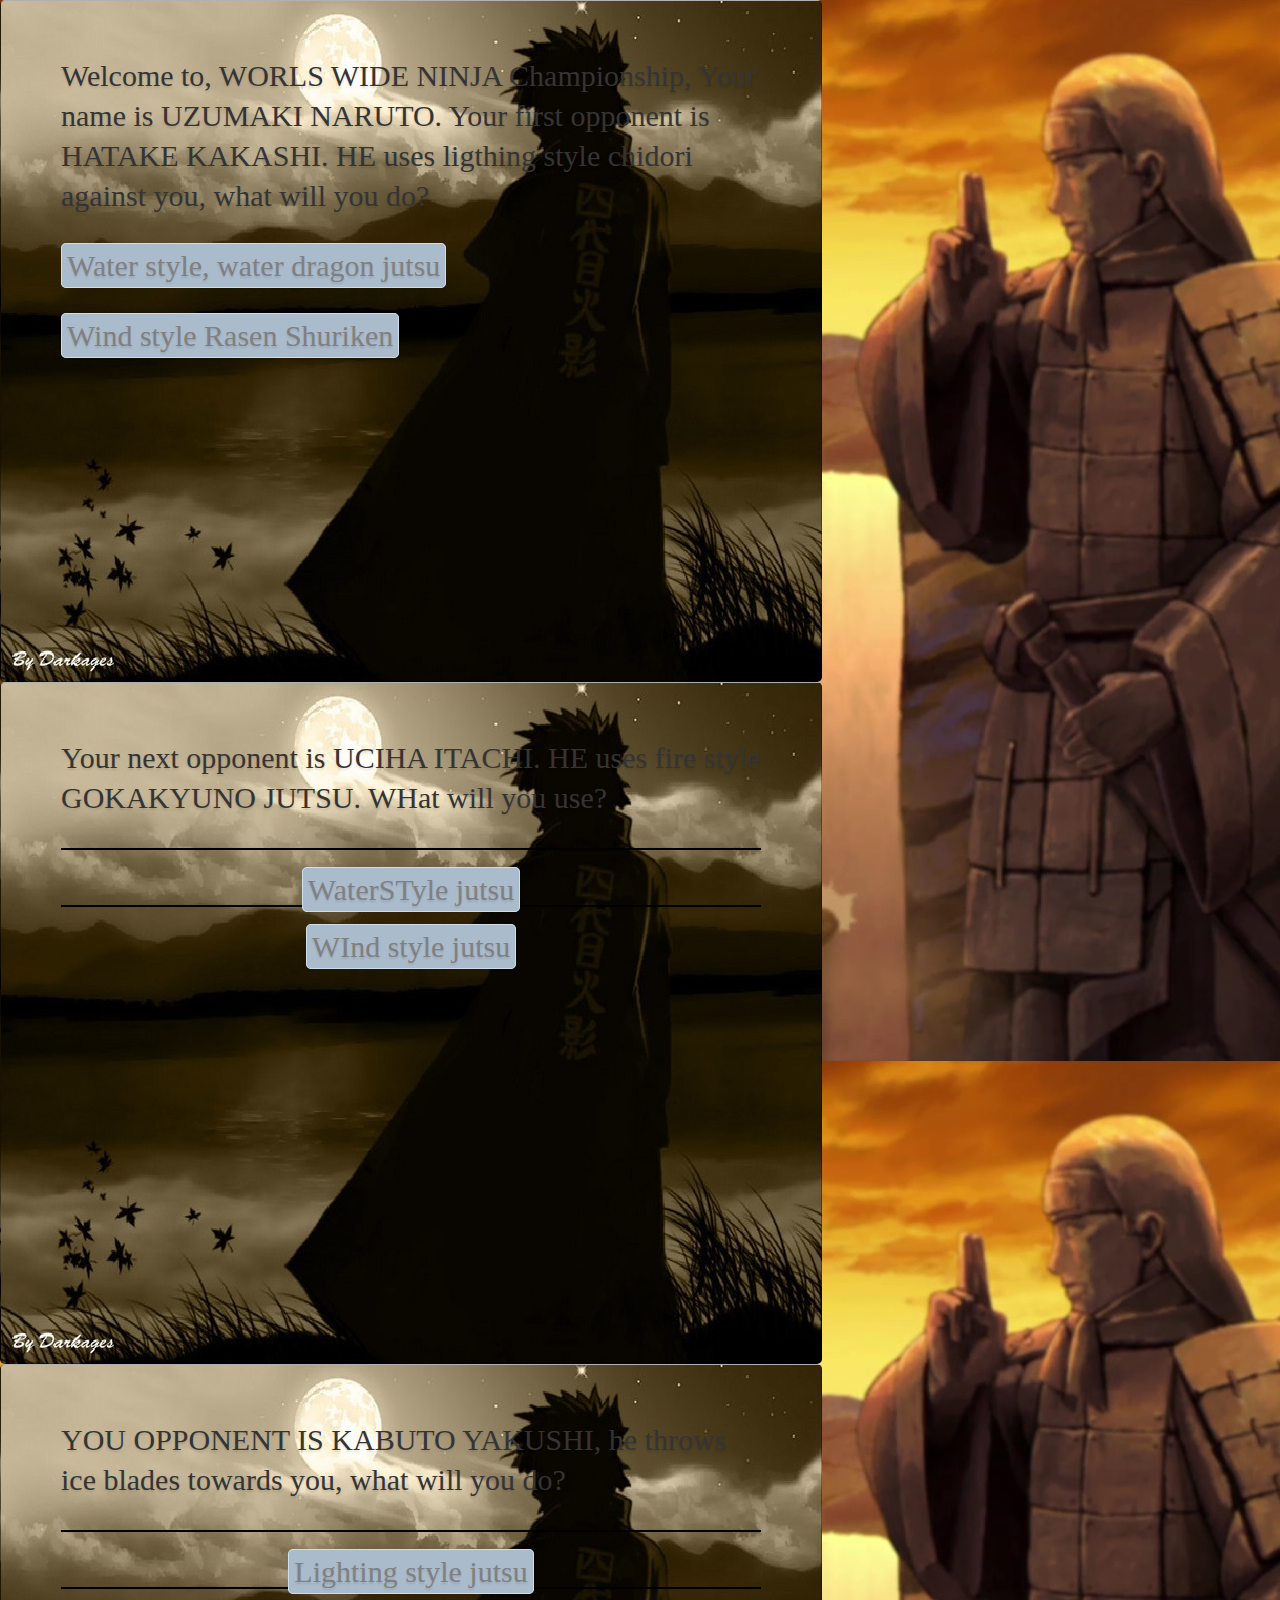
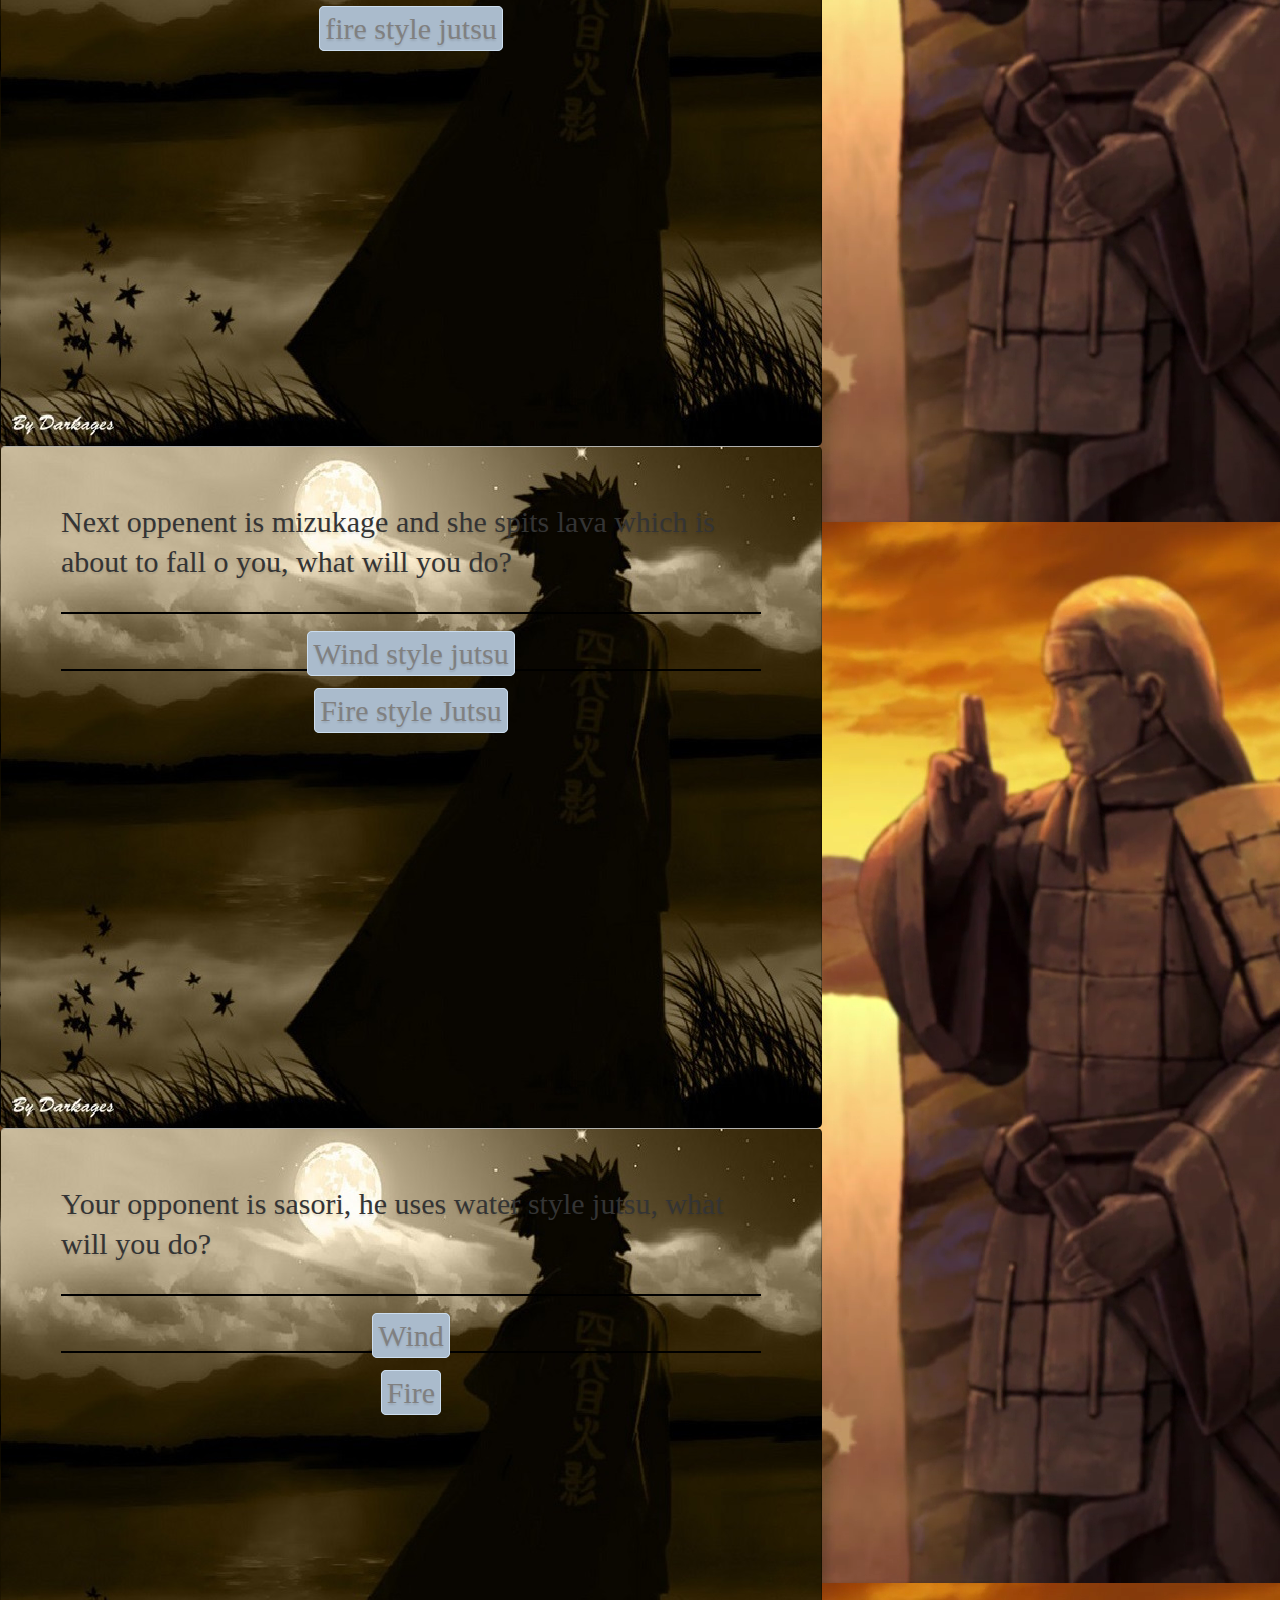
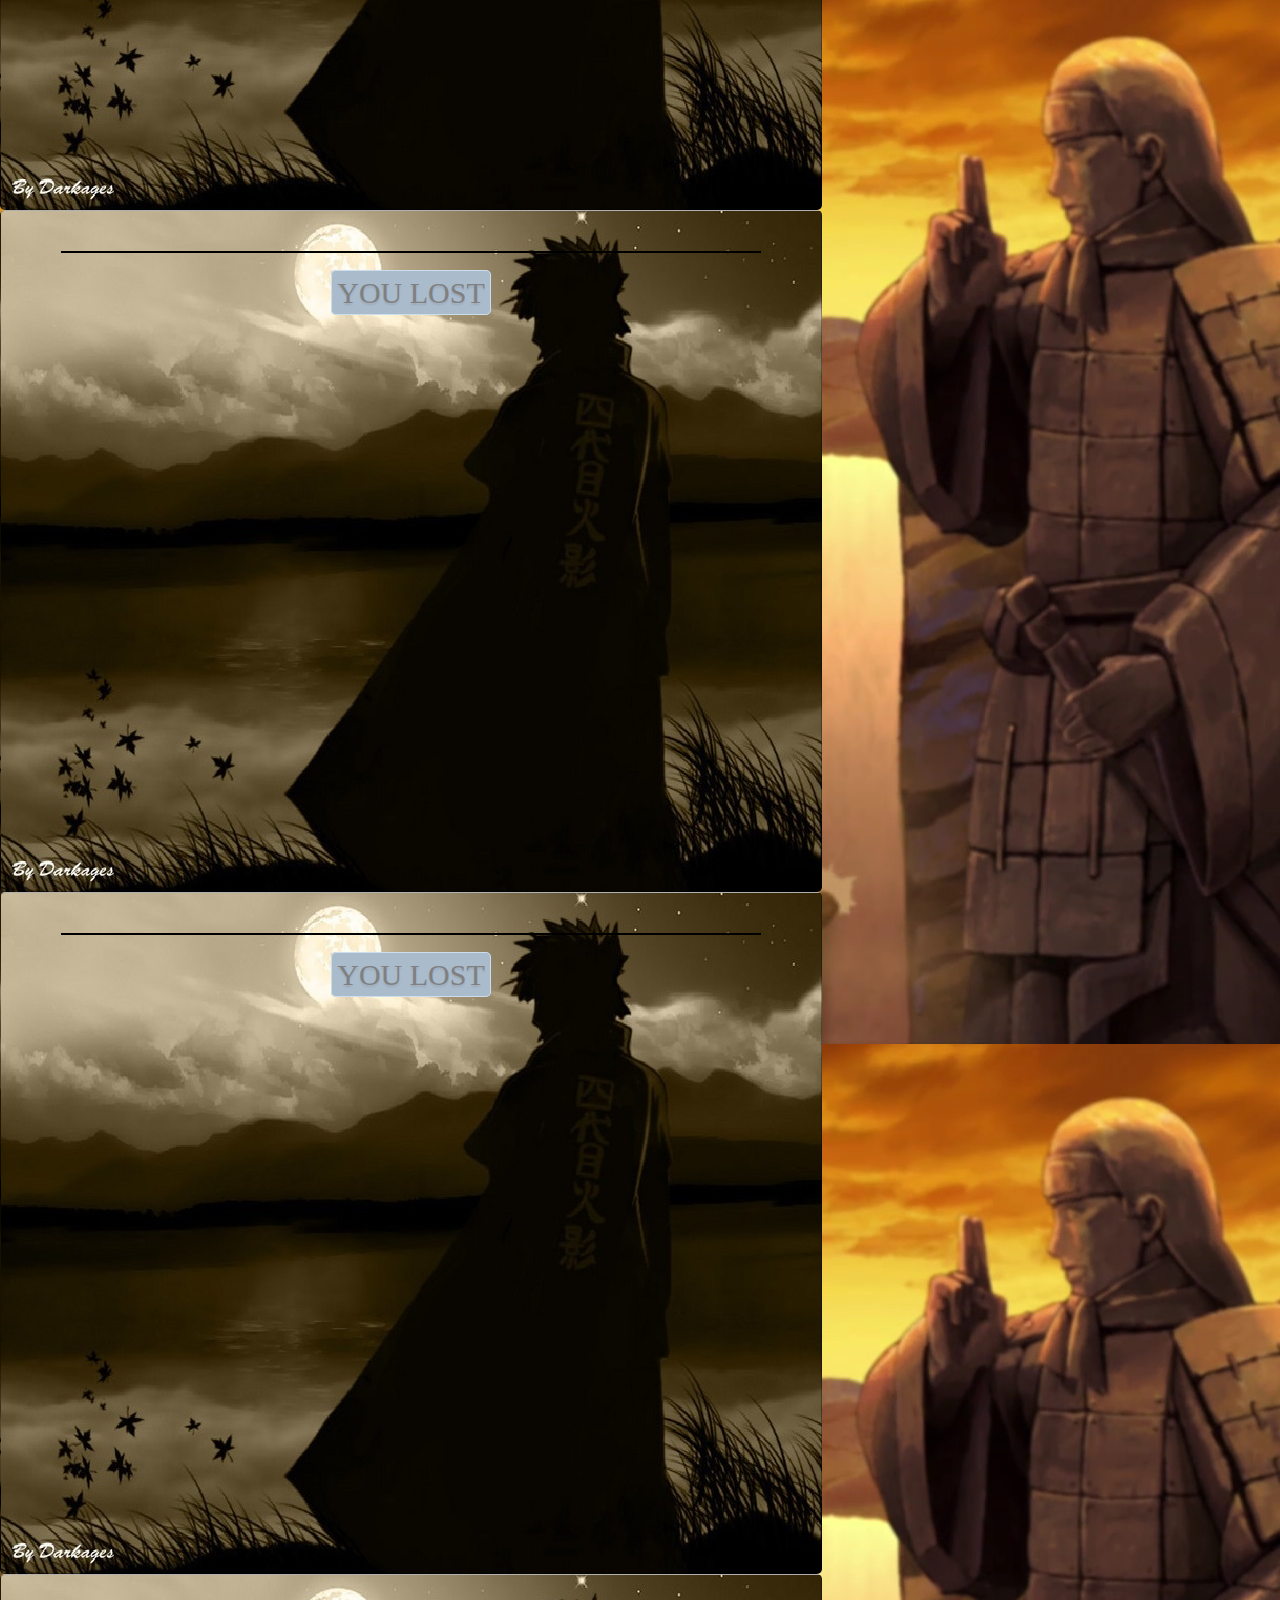
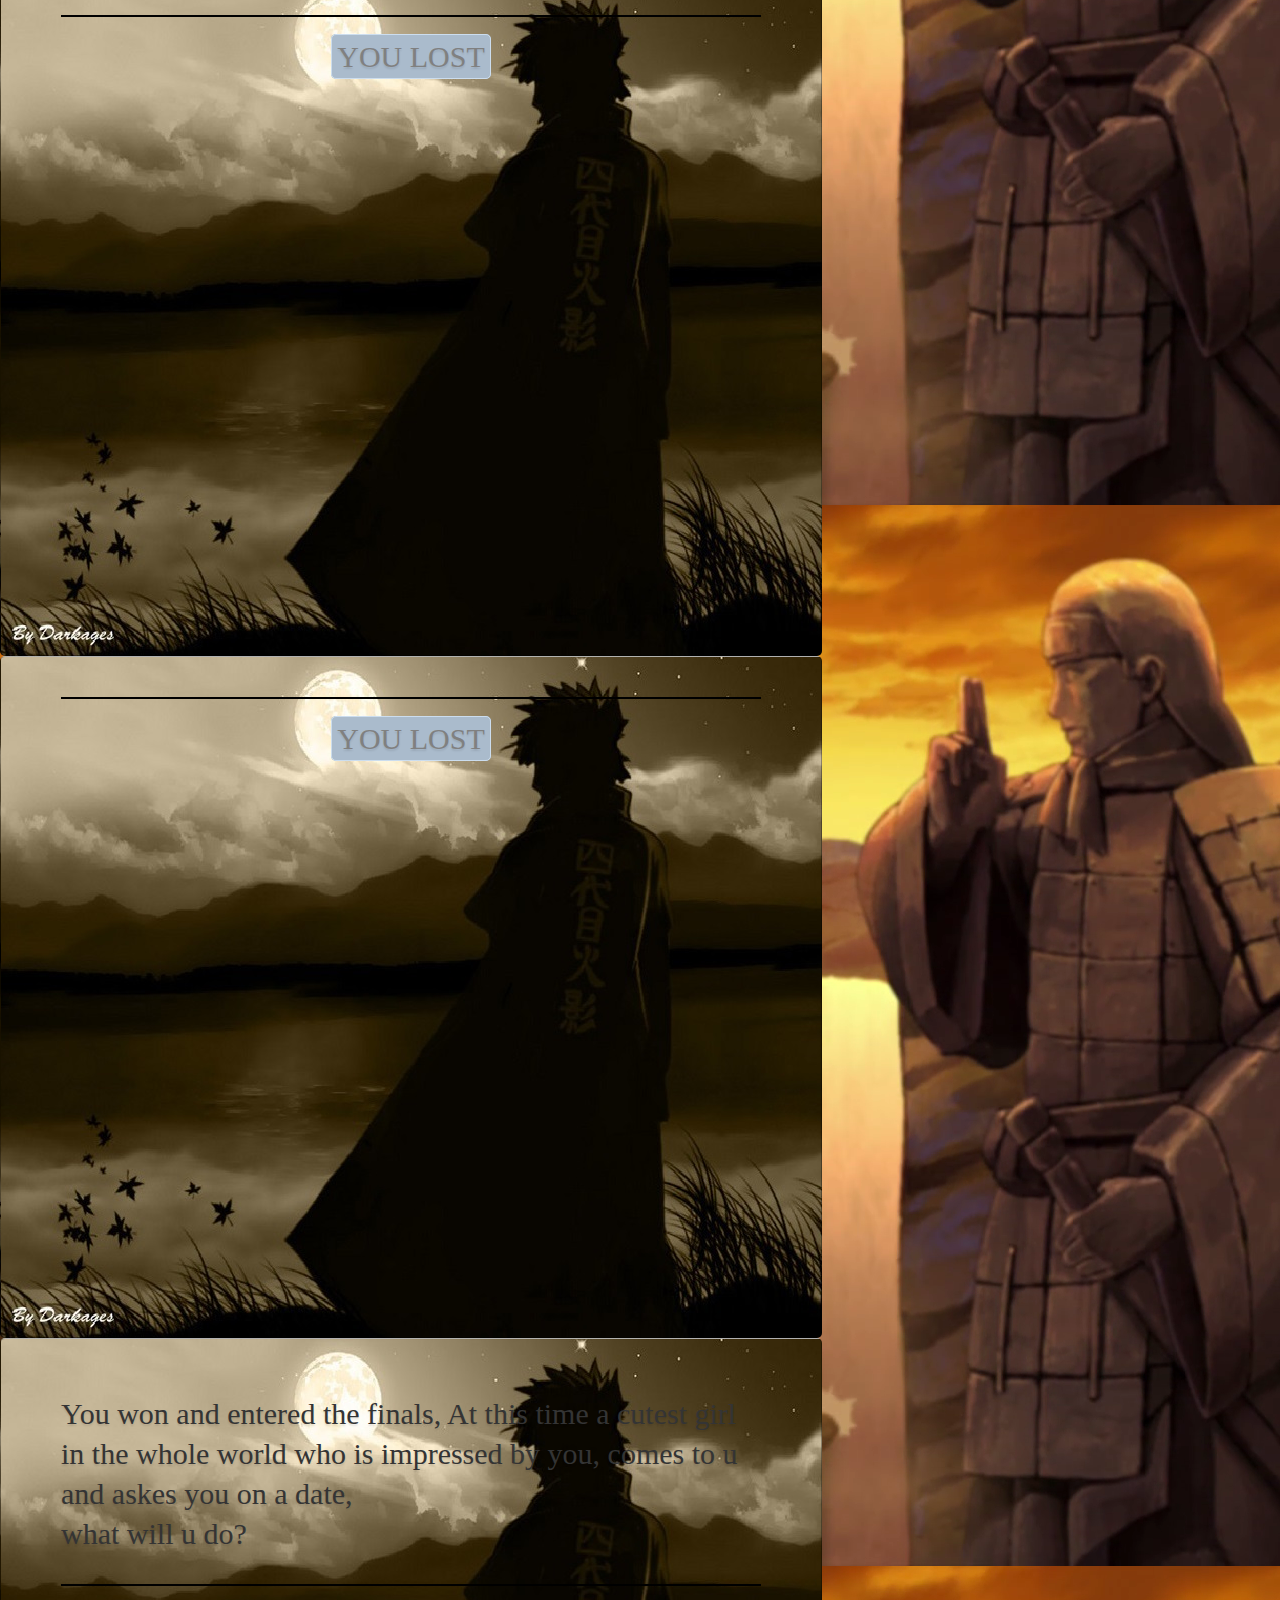
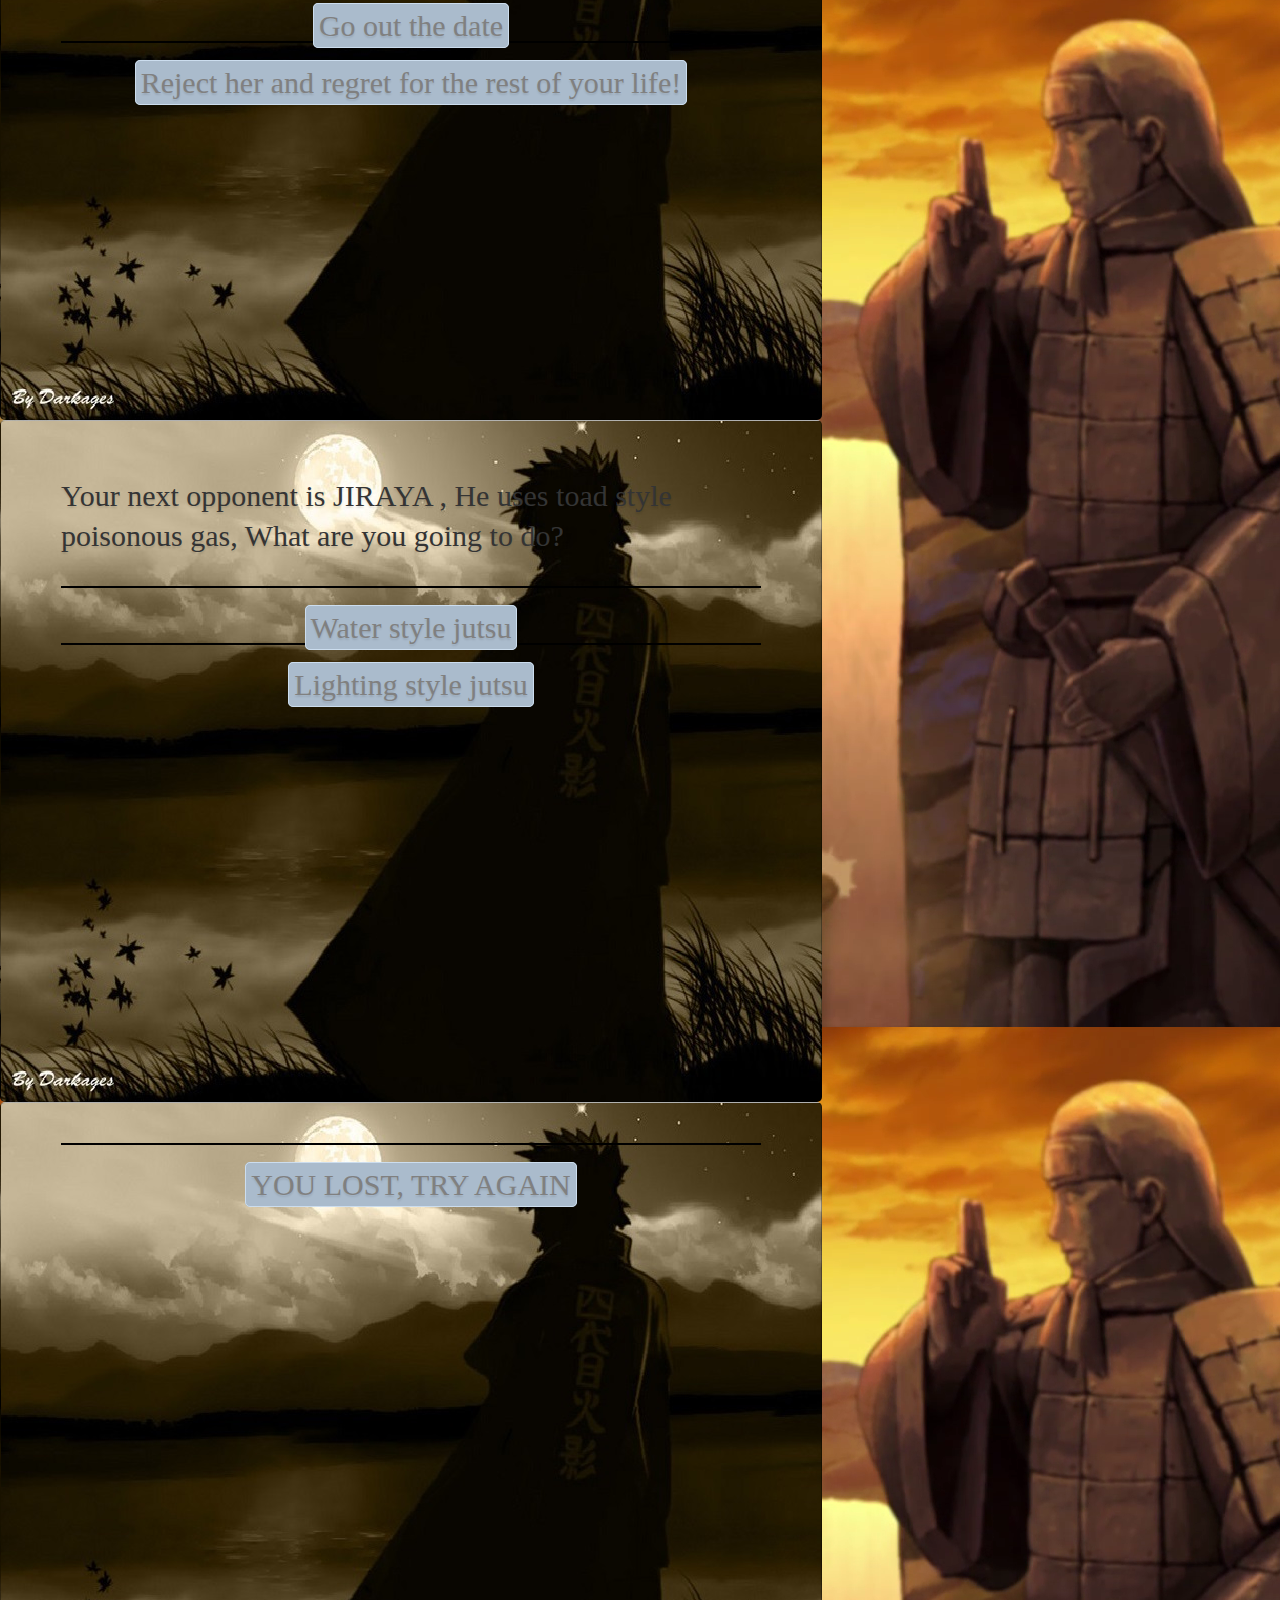
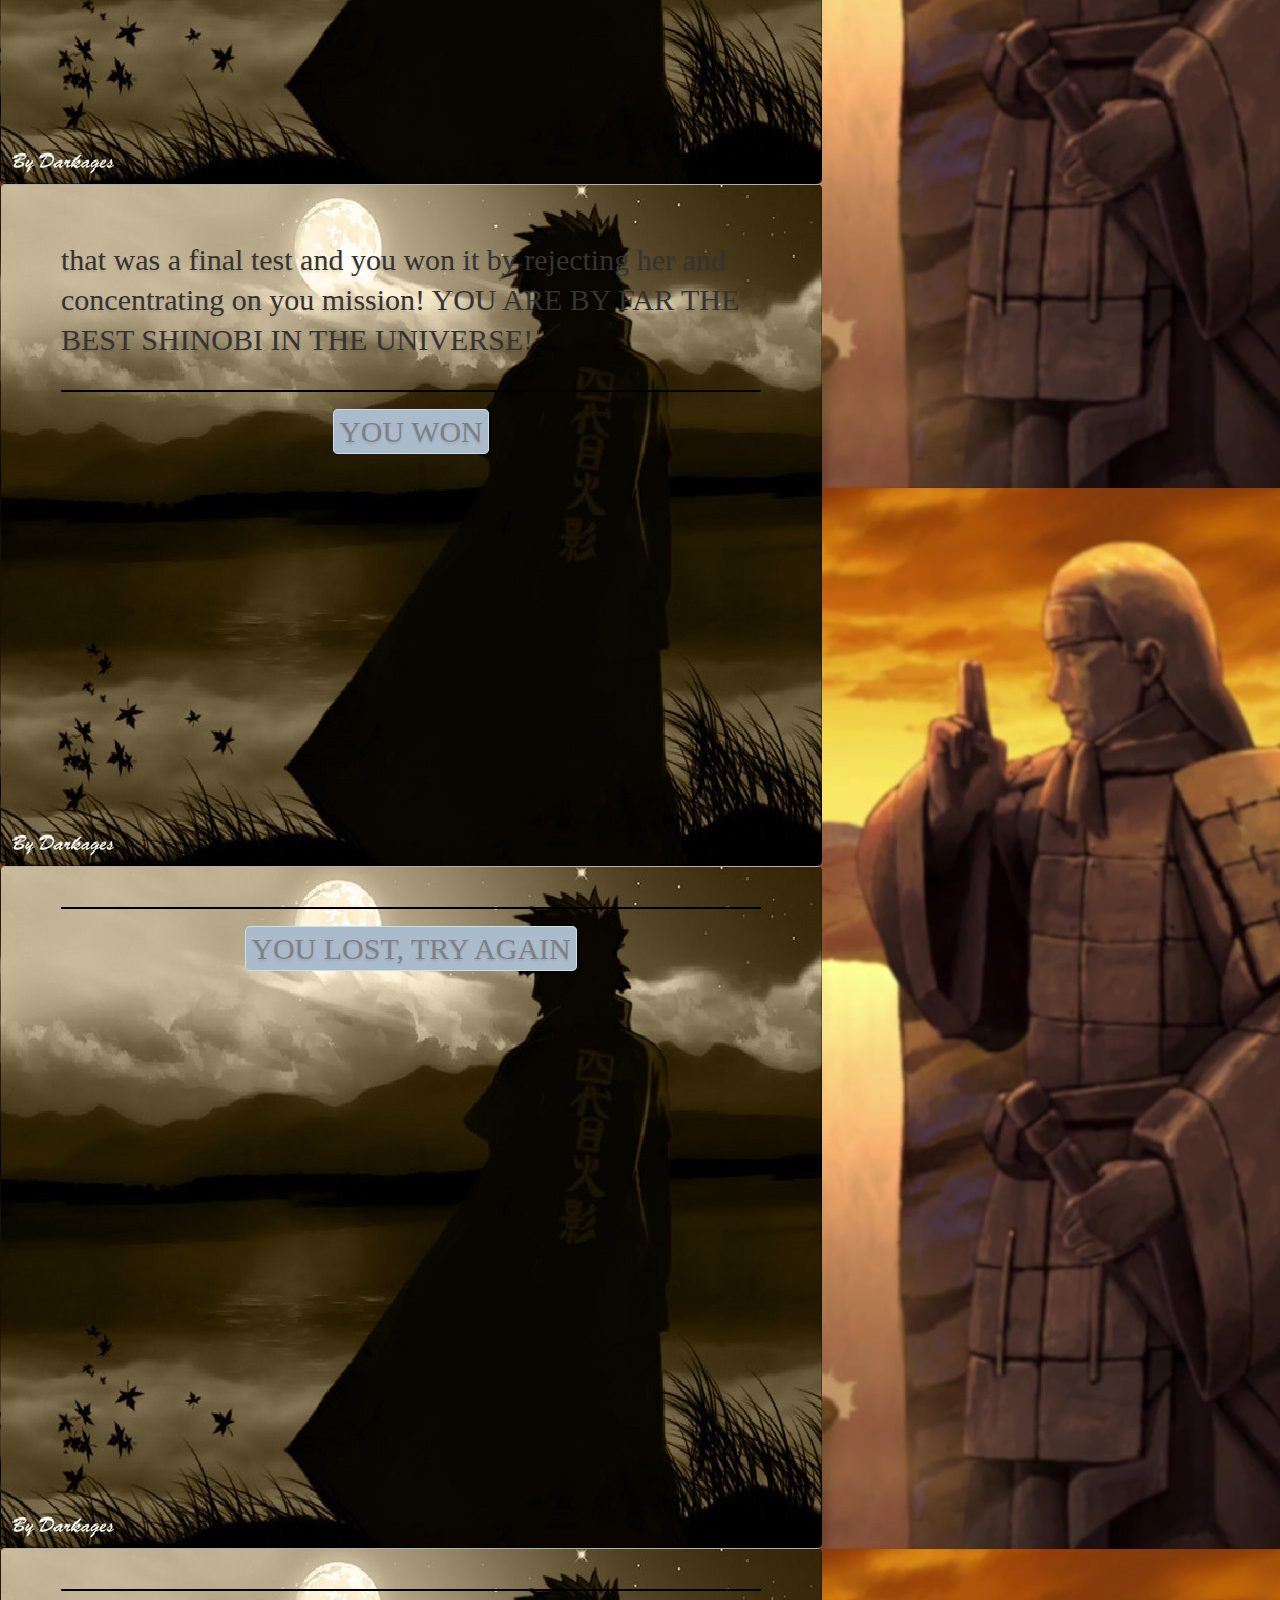
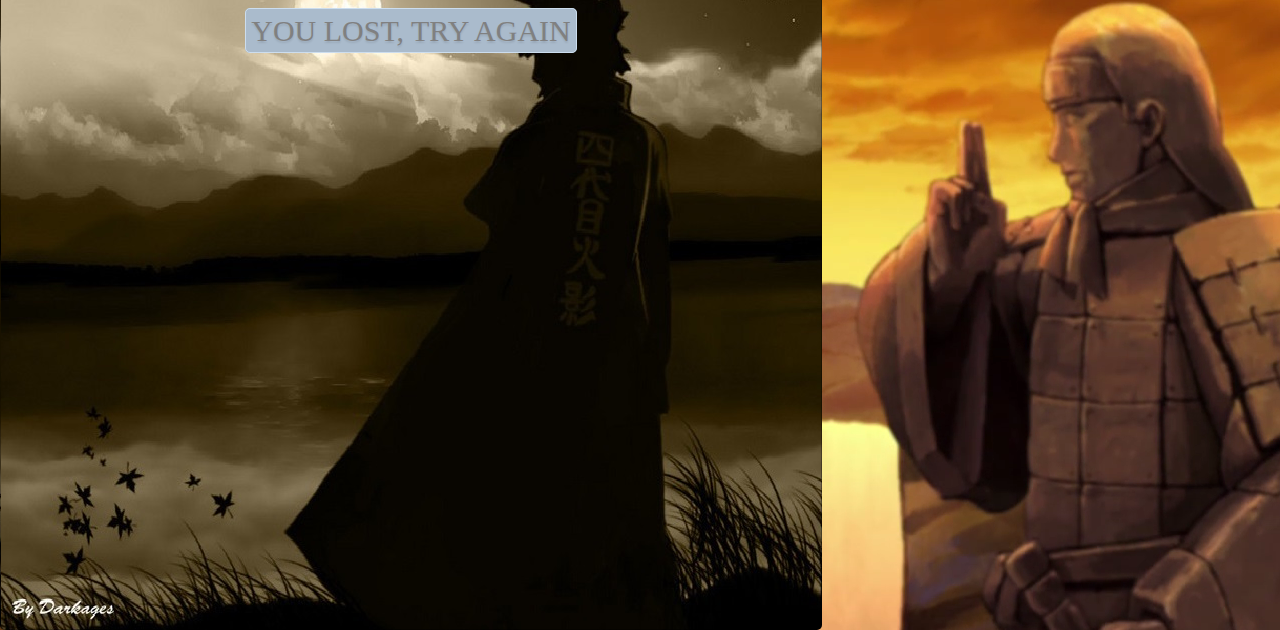
==== commit b62e025d: "COMPLETED NARUTO WWN" ====
--- a/NARUTO/Uzumakinaruto.html
+++ b/NARUTO/Uzumakinaruto.html
@@ -12,52 +12,53 @@
     <div id="impress">
         <div id="1" class="step slide">
             <div class="slide-text">
-                <p>there is a time machine, flip the switch?</p>
-                <p><a href="#2">FLIP IT</a></p>
-                <p><a href="#3">Wait</a> till you are bored</p>
+                <p>Welcome to, WORLS WIDE NINJA Championship, Your name is UZUMAKI NARUTO.</b>
+                Your first opponent is HATAKE KAKASHI. HE uses ligthing style chidori against you, what will you do?</p>
+                <p><a href="#2">Water style, water dragon jutsu</a></p>
+                <p><a href="#3">Wind style Rasen Shuriken</a> </p>
             </div>
         </div>
         <!--end of slide 1-->
         <!--2nd slide-->
         <div id="2" class="step slide" data-x="1500">
             <div class="slide-text">
-                <p>u went back and it was too boring!</p>
-                <div class="menu"><a href="#10">1</a></div>
-                <div class="menu"><a href="#11">2</a></div>
+                <p>Your next opponent is UCIHA ITACHI. HE uses fire style GOKAKYUNO JUTSU. WHat will you use?</p>
+                <div class="menu"><a href="#10">WaterSTyle jutsu</a></div>
+                <div class="menu"><a href="#11">WInd style jutsu</a></div>
             </div>
         </div>
         <!--end of slide 2-->
         <!--3nd slide-->
         <div id="3" class="step slide" data-x="-1500">
             <div class="slide-text">
-                <p>-a</p>
-                <div class="menu"><a href="#4">-b</a></div>
-                <div class="menu"><a href="#5">-c</a></div>
+                <p>YOU OPPONENT IS KABUTO YAKUSHI, he throws ice blades towards you, what will you do?</p>
+                <div class="menu"><a href="#4">Lighting style jutsu</a></div>
+                <div class="menu"><a href="#5">fire style jutsu</a></div>
             </div>
         </div>
         <!--end of slide 3-->
         <!--4nd slide-->
         <div id="4" class="step slide" data-x="-3000">
             <div class="slide-text">
-                <p>-b</p>
-                <div class="menu"><a href="#6">-D</a></div>
-                <div class="menu"><a href="#7">-E</a></div>
+                <p>Next oppenent is mizukage and she spits lava which is about to fall o you, what will you do?</p>
+                <div class="menu"><a href="#6">Wind style jutsu</a></div>
+                <div class="menu"><a href="#7">Fire style Jutsu</a></div>
             </div>
         </div>
         <!--end of slide 4-->
         <!--5nd slide-->
         <div id="5" class="step slide" data-x="-4500">
             <div class="slide-text">
-                <p>-c</p>
-                <div class="menu"><a href="#8">-f</a></div>
-                <div class="menu"><a href="#9">-g</a></div>
+                <p>Your opponent is sasori, he uses water style jutsu, what will you do?</p>
+                <div class="menu"><a href="#8">Wind</a></div>
+                <div class="menu"><a href="#9">Fire</a></div>
             </div>
         </div>
         <!--end of slide 5-->
         <!--6nd slide-->
         <div id="6" class="step slide" data-x="-6000">
             <div class="slide-text">
-                <p>-d</p>
+                
                 <div class="menu"><a href="#1">YOU LOST</a></div>
 
             </div>
@@ -66,7 +67,7 @@
         <!--7nd slide-->
         <div id="7" class="step slide" data-x="-7500">
             <div class="slide-text">
-                <p>-e</p>
+                
                 <div class="menu"><a href="#1">YOU LOST</a></div>
             </div>
         </div>
@@ -74,7 +75,7 @@
         <!--8nd slide-->
         <div id="8" class="step slide" data-x="-9000">
             <div class="slide-text">
-                <p>-f</p>
+                
                 <div class="menu"><a href="#1">YOU LOST</a></div>
             </div>
         </div>
@@ -82,7 +83,7 @@
         <!--9nd slide-->
         <div id="9" class="step slide" data-x="-10500">
             <div class="slide-text">
-                <p>-g</p>
+                
                 <div class="menu"><a href="#1">YOU LOST</a></div>
             </div>
         </div>
@@ -90,25 +91,26 @@
         <!--10nd slide-->
         <div id="10" class="step slide" data-x="3000">
             <div class="slide-text">
-                <p>one</p>
-                <div class="menu"><a href="#12">12</a></div>
-                <div class="menu"><a href="#13">13</a></div>
+                <p>You won and entered the finals, At this time a cutest girl in the whole world who is impressed by you, comes to u and askes you on a date,</br>
+                what will u do?</p>
+                <div class="menu"><a href="#12">Go out the date</a></div>
+                <div class="menu"><a href="#13">Reject her and regret for the rest of your life!</a></div>
             </div>
         </div>
         <!--end of slide 10-->
         <!--11nd slide-->
         <div id="11" class="step slide" data-x="4500">
             <div class="slide-text">
-                <p>two</p>
-                <div class="menu"><a href="#12">14</a></div>
-                <div class="menu"><a href="#13">15</a></div>
+                <p>Your next opponent is JIRAYA , He uses toad style poisonous gas, What are you going to do?</p>
+                <div class="menu"><a href="#12">Water style jutsu</a></div>
+                <div class="menu"><a href="#13">Lighting style jutsu</a></div>
             </div>
         </div>
         <!--end of slide 11-->
         <!--12nd slide-->
         <div id="12" class="step slide" data-x="6000">
             <div class="slide-text">
-                <p>three</p>
+                
                 <div class="menu"><a href="#1">YOU LOST, TRY AGAIN</a></div>
             </div>
         </div>
@@ -116,7 +118,7 @@
         <!--13nd slide-->
         <div id="13" class="step slide" data-x="7500">
             <div class="slide-text">
-                <p>four</p>
+                <p>that was a final test and you won it by rejecting her and concentrating on you mission! YOU ARE BY FAR THE BEST SHINOBI IN THE UNIVERSE!</p>
                 <div class="menu"><a href="#1">YOU WON</a></div>
             </div>
         </div>
@@ -124,7 +126,7 @@
         <!--14nd slide-->
         <div id="14" class="step slide" data-x="9000">
             <div class="slide-text">
-                <p>five</p>
+               
                 <div class="menu"><a href="#1">YOU LOST, TRY AGAIN</a></div>
             </div>
         </div>
@@ -132,7 +134,7 @@
         <!--15nd slide-->
         <div id="15" class="step slide" data-x="10500">
             <div class="slide-text">
-                <p>six</p>
+                
                 <div class="menu"><a href="#1">YOU LOST, TRY AGAIN</a></div>
             </div>
         </div>
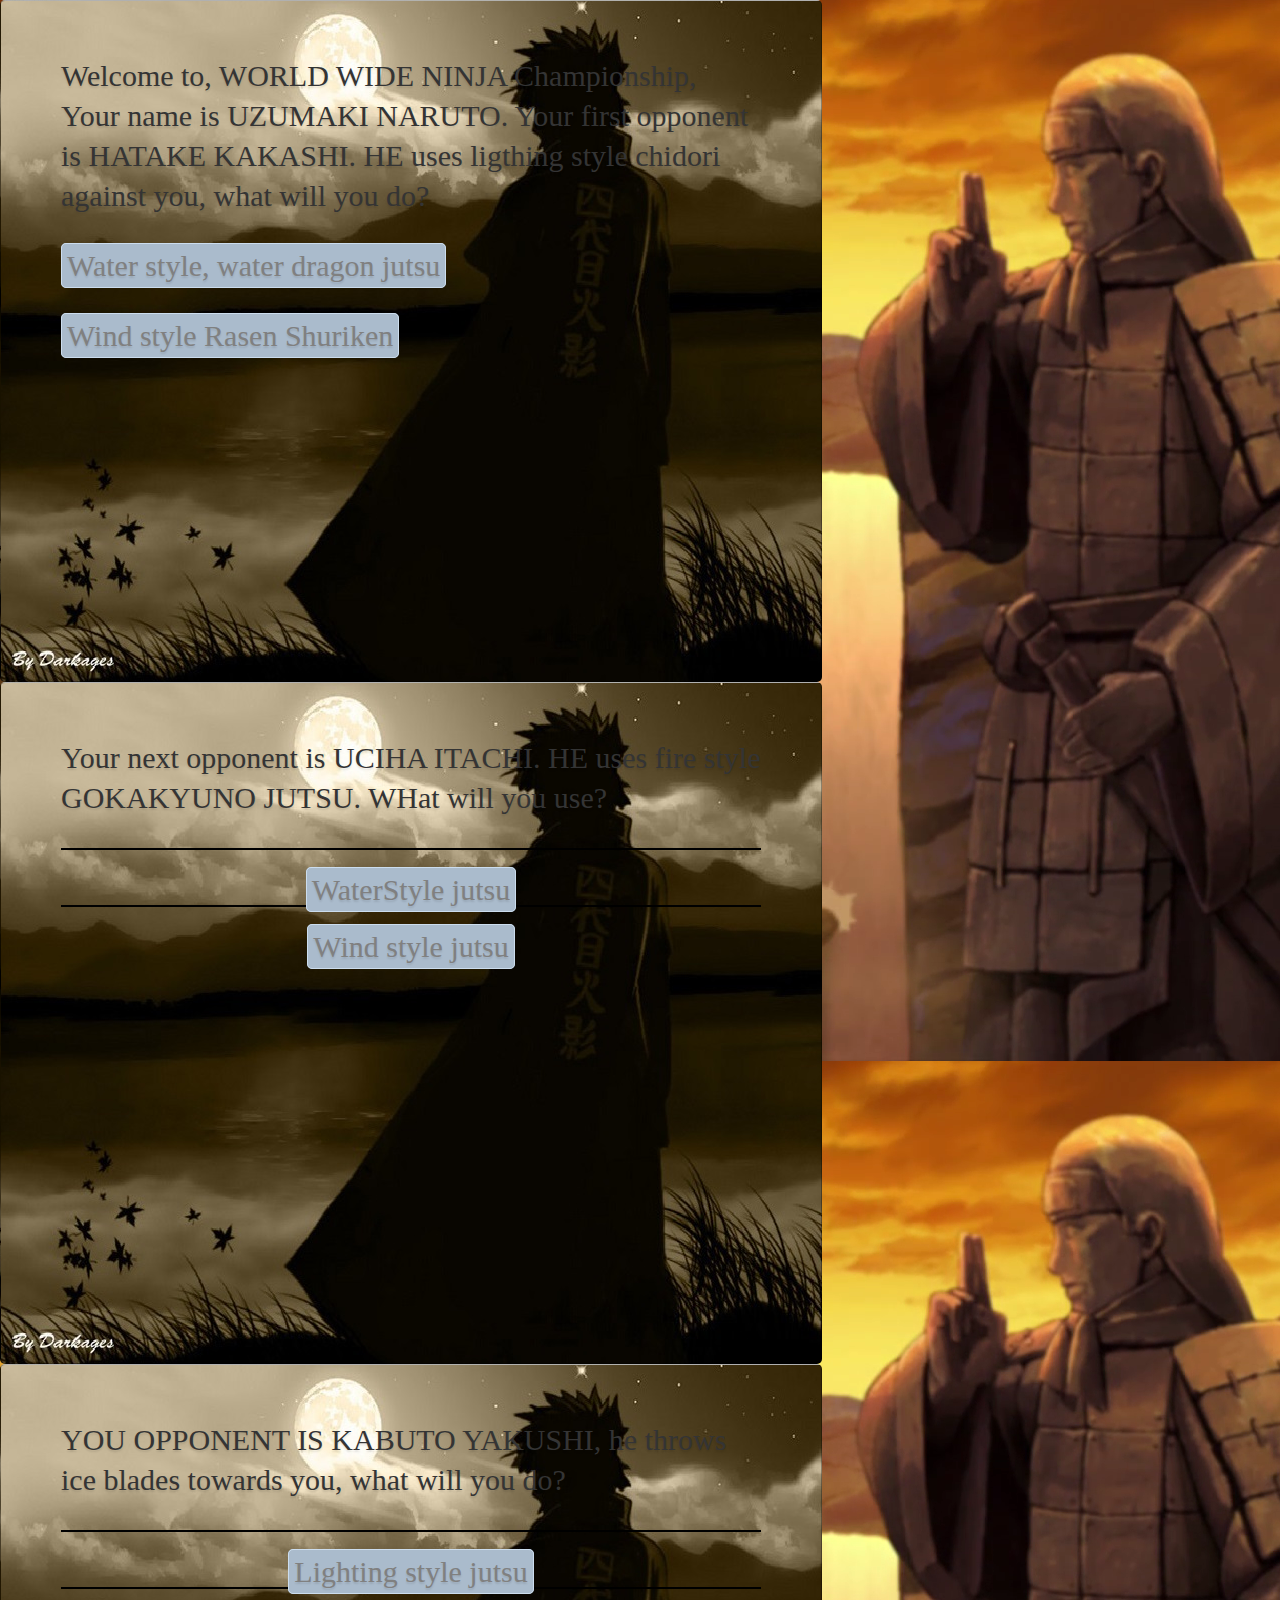
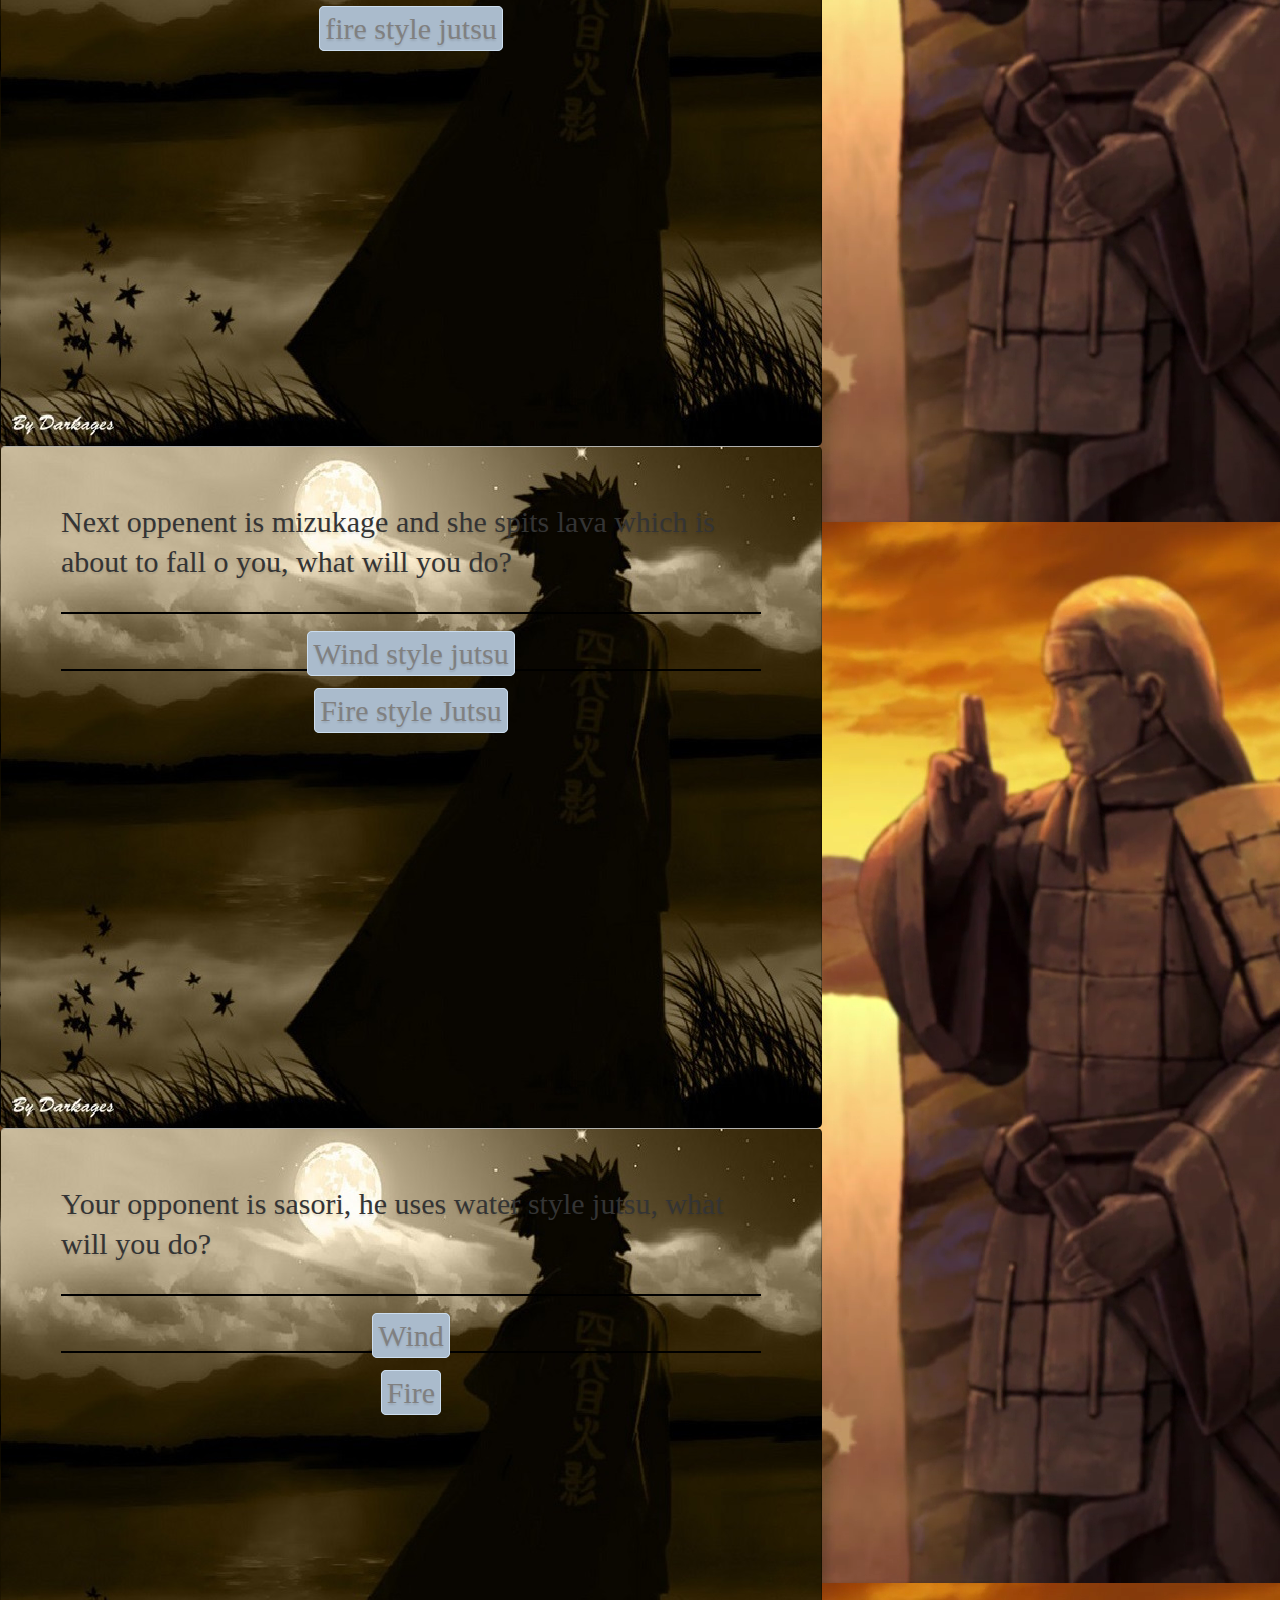
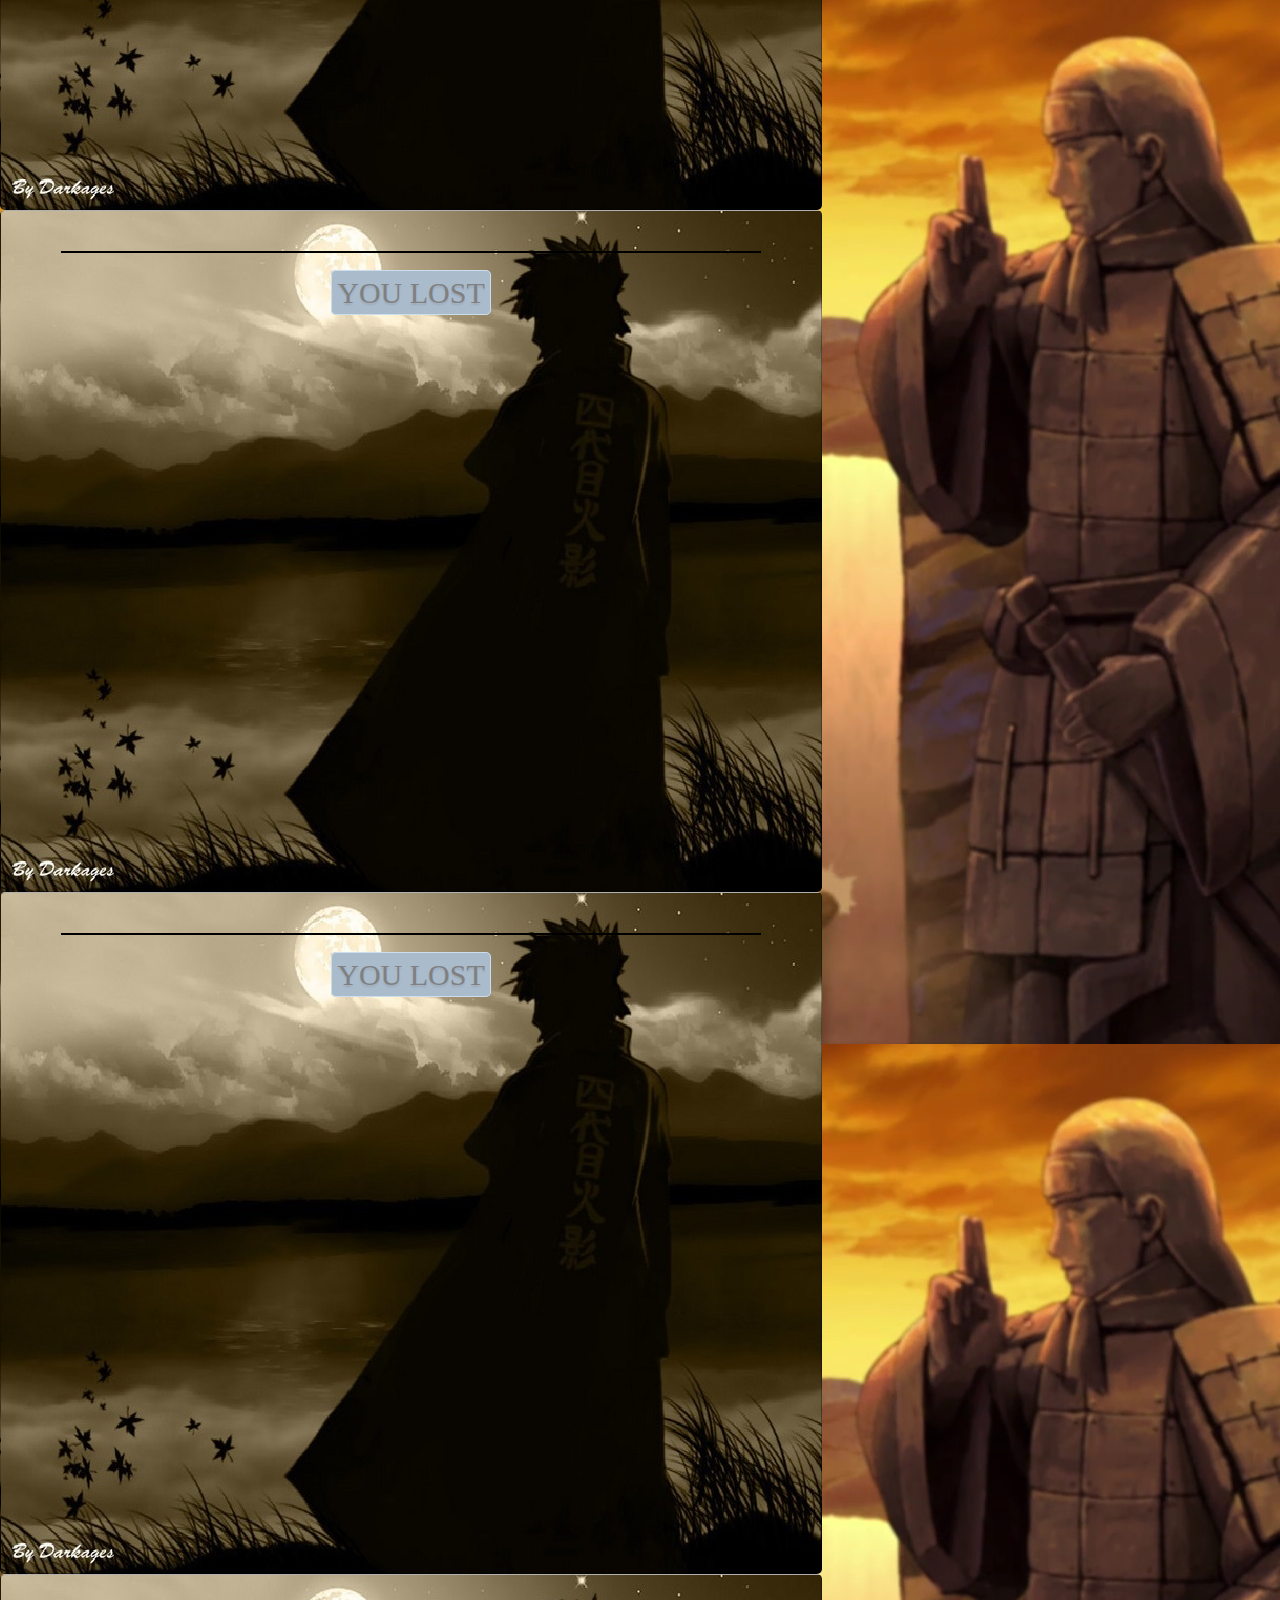
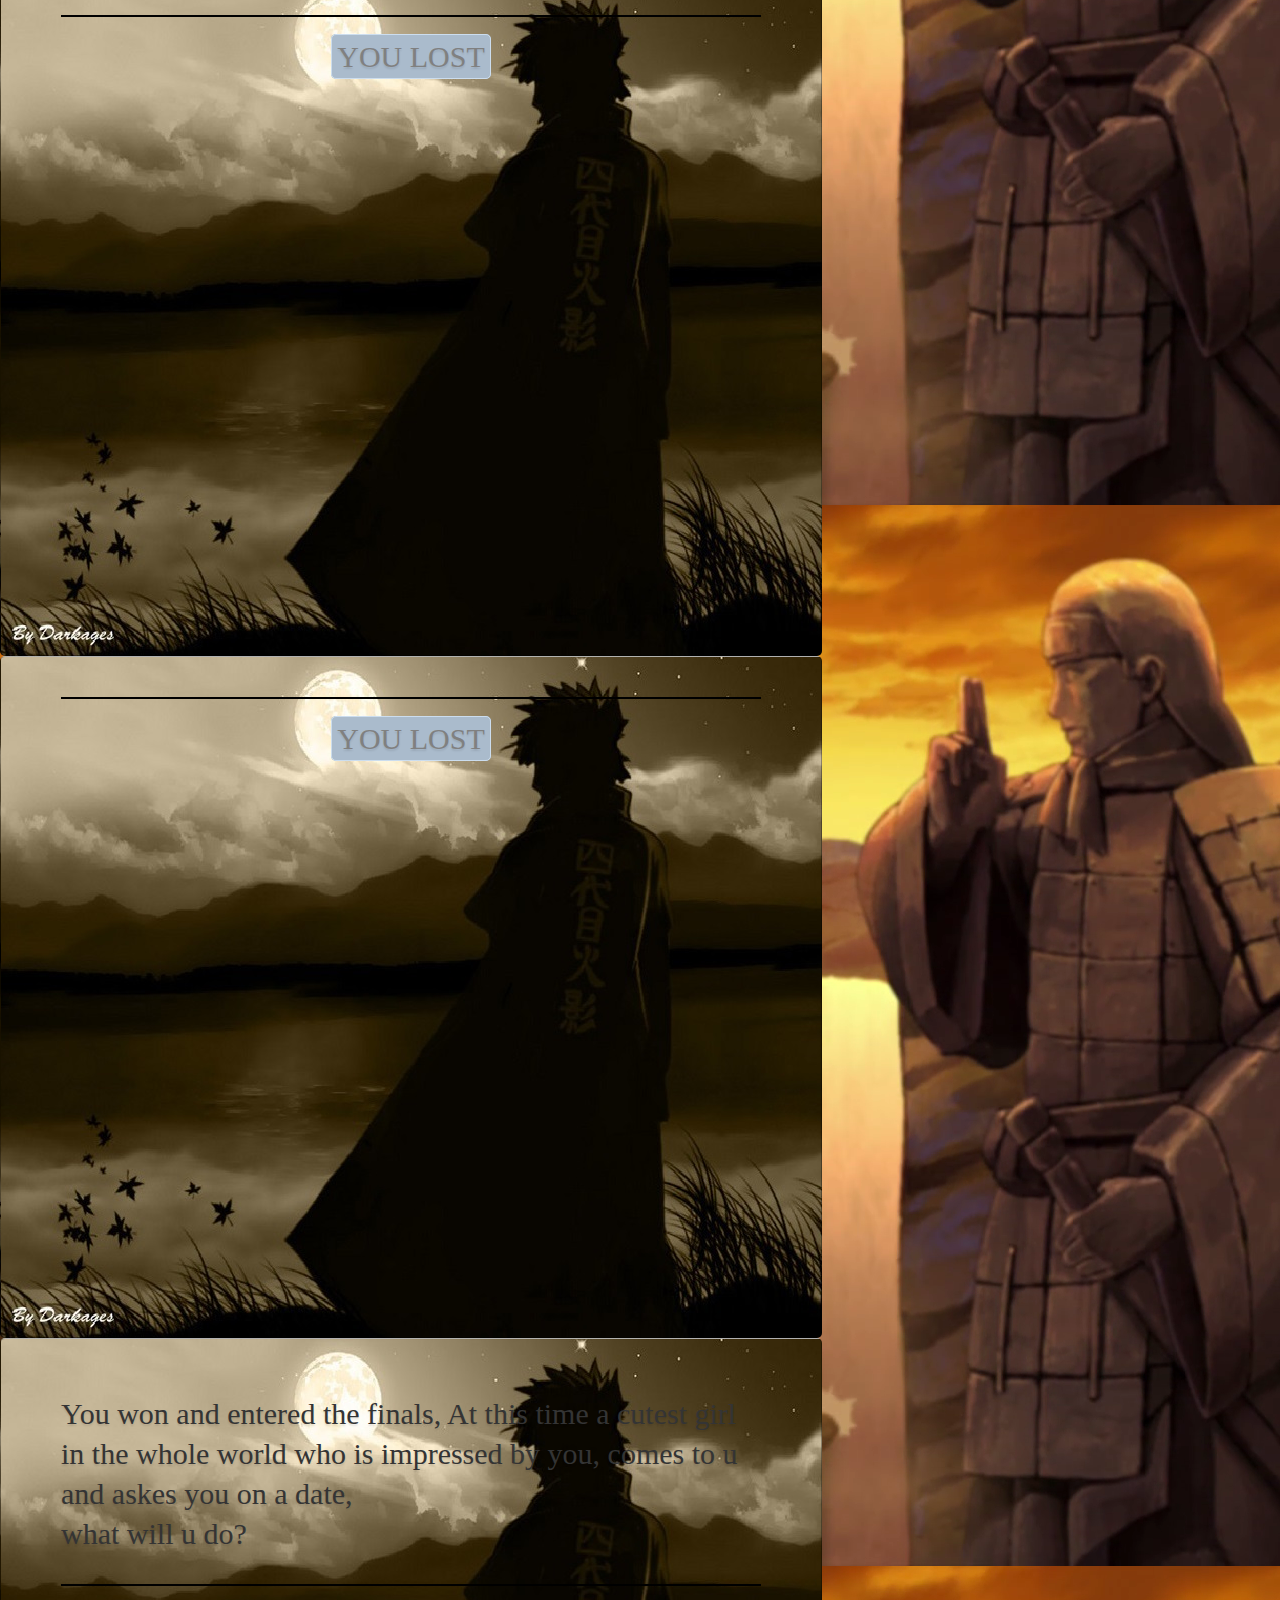
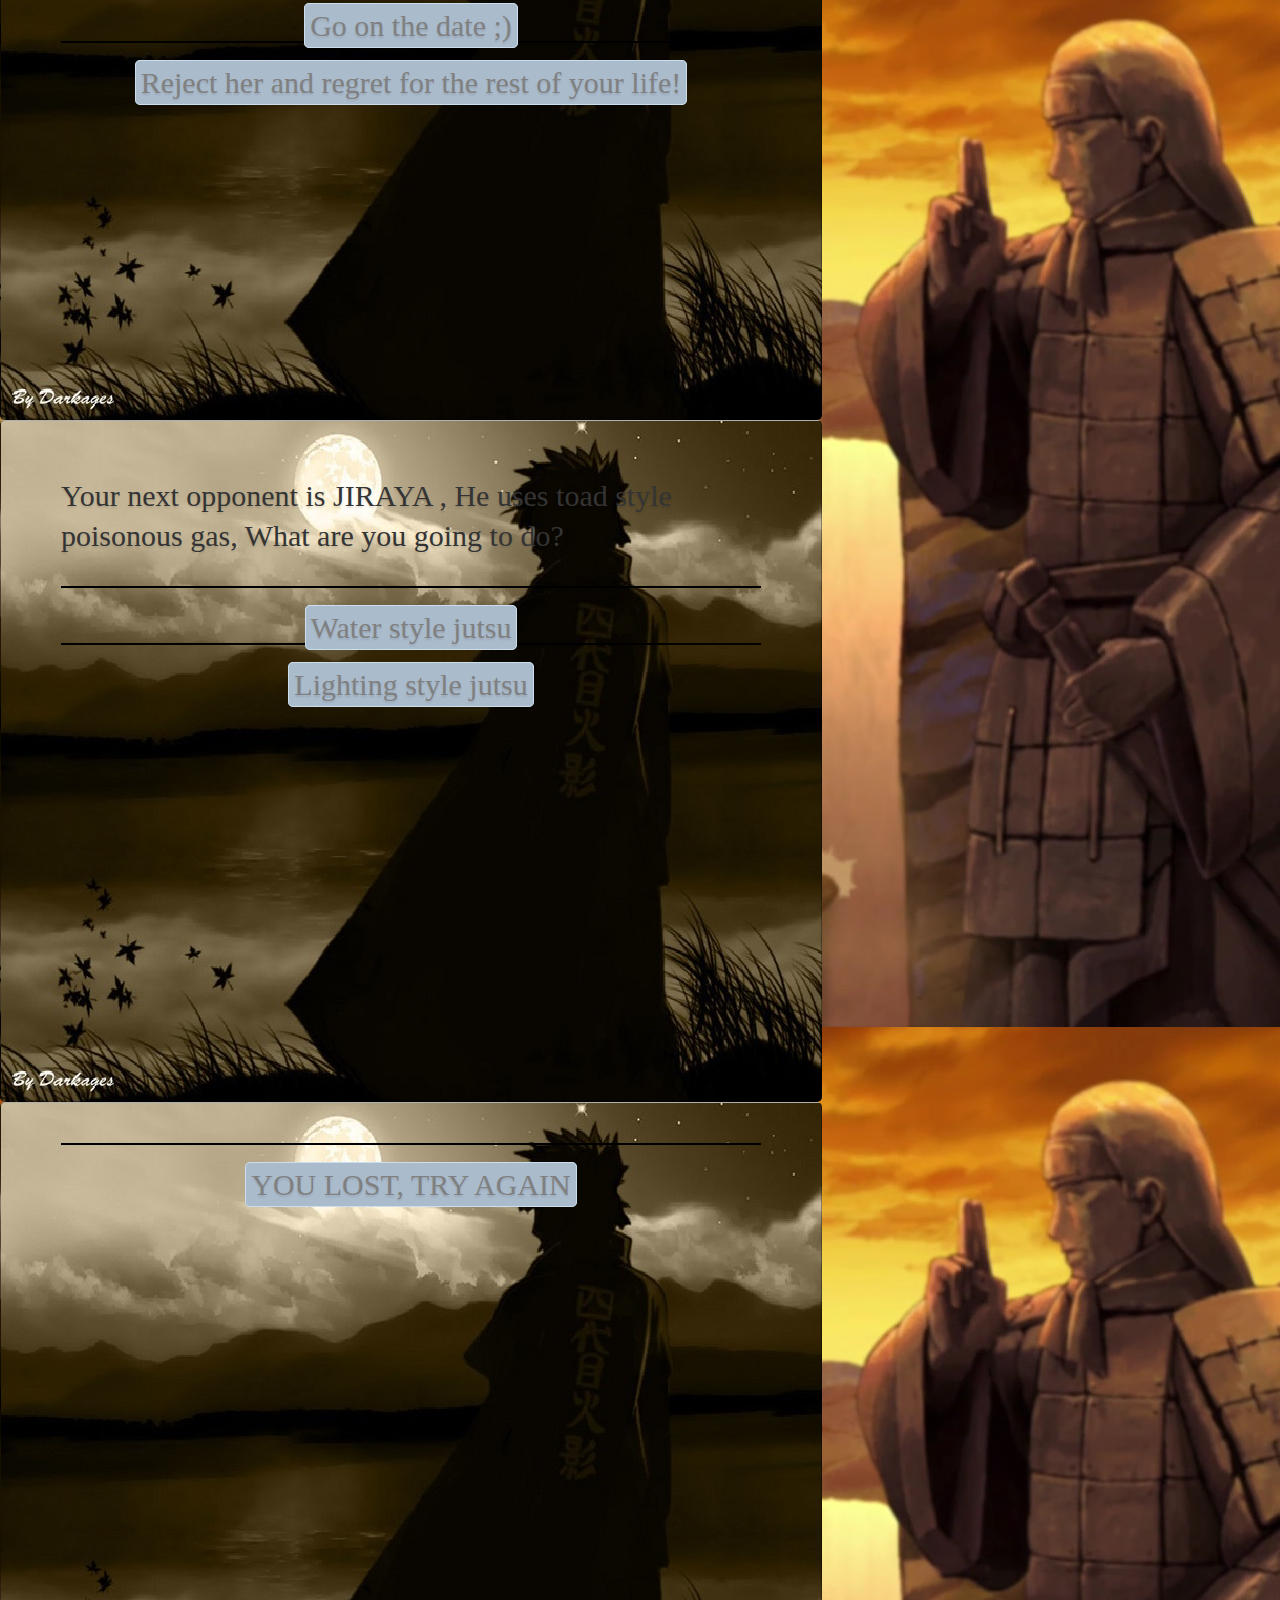
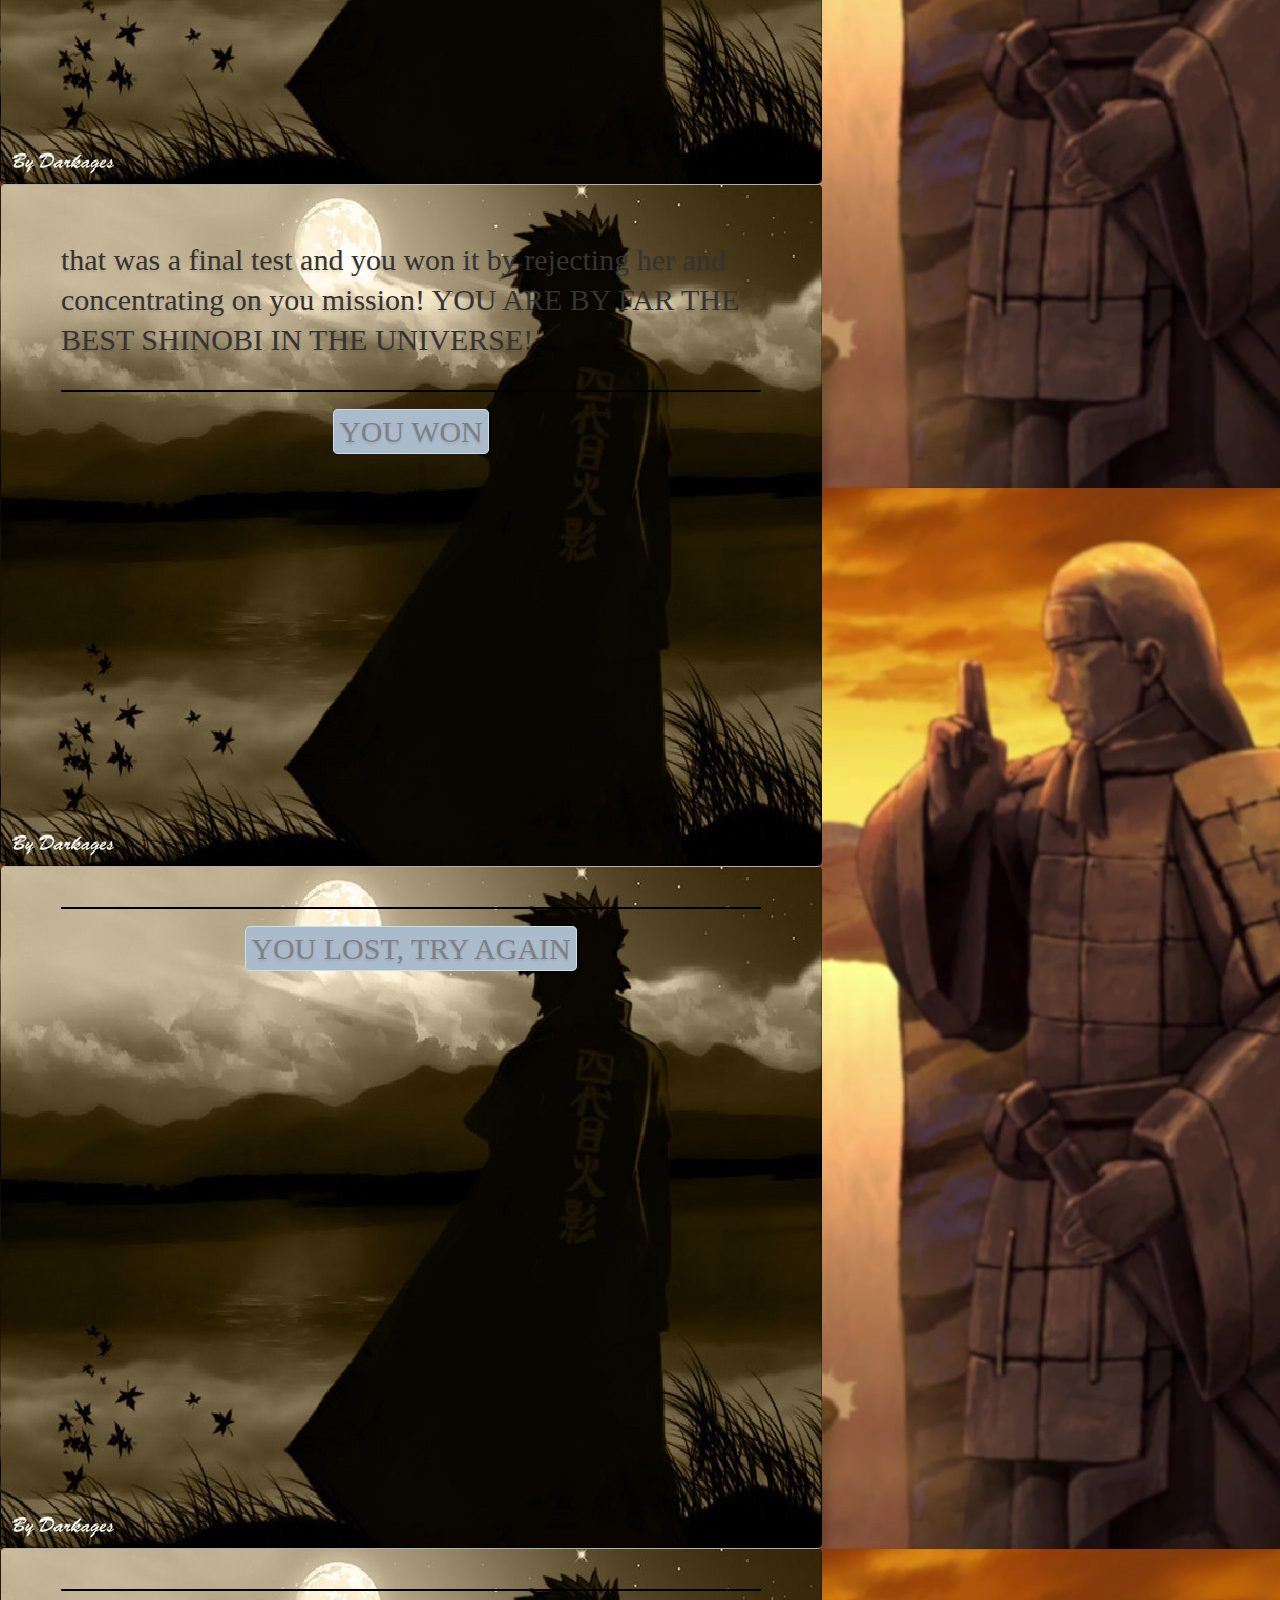
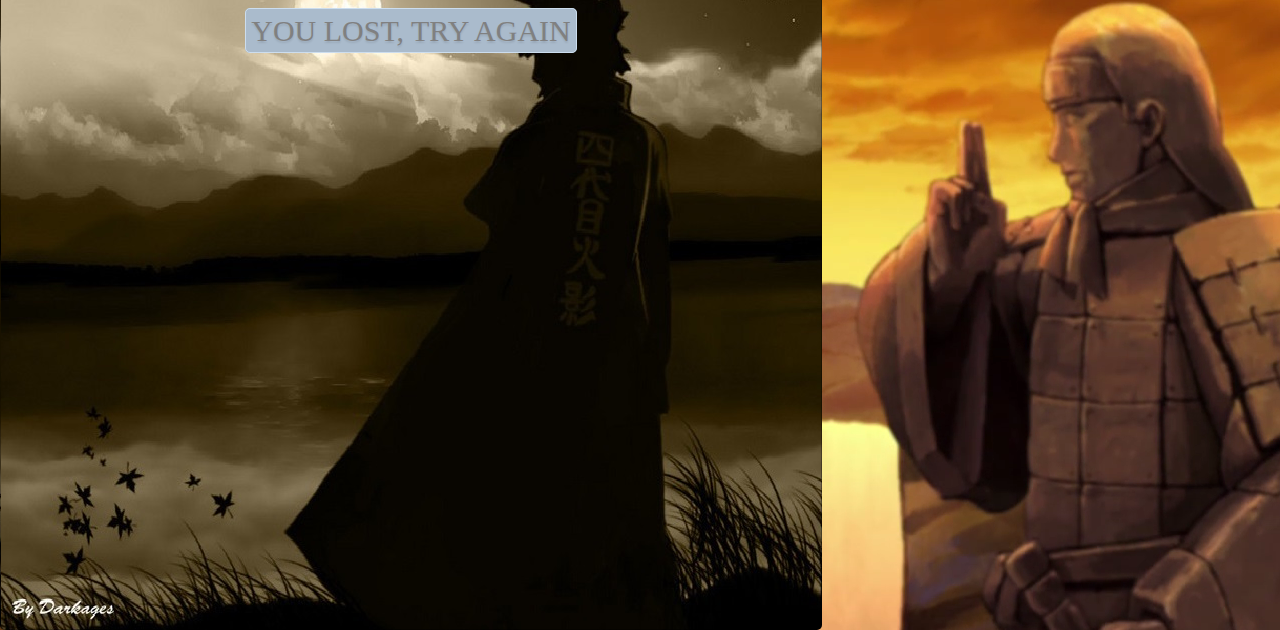
==== commit 930869c9: "WWN COMPLETED FINALLY COMPLETED FINAL PROJECT" ====
--- a/NARUTO/Uzumakinaruto.html
+++ b/NARUTO/Uzumakinaruto.html
@@ -12,7 +12,7 @@
     <div id="impress">
         <div id="1" class="step slide">
             <div class="slide-text">
-                <p>Welcome to, WORLS WIDE NINJA Championship, Your name is UZUMAKI NARUTO.</b>
+                <p>Welcome to, WORLD WIDE NINJA Championship, Your name is UZUMAKI NARUTO.</b>
                 Your first opponent is HATAKE KAKASHI. HE uses ligthing style chidori against you, what will you do?</p>
                 <p><a href="#2">Water style, water dragon jutsu</a></p>
                 <p><a href="#3">Wind style Rasen Shuriken</a> </p>
@@ -20,11 +20,11 @@
         </div>
         <!--end of slide 1-->
         <!--2nd slide-->
-        <div id="2" class="step slide" data-x="1500">
+        <div id="2" class="step slide" data-x="1500" >
             <div class="slide-text">
                 <p>Your next opponent is UCIHA ITACHI. HE uses fire style GOKAKYUNO JUTSU. WHat will you use?</p>
-                <div class="menu"><a href="#10">WaterSTyle jutsu</a></div>
-                <div class="menu"><a href="#11">WInd style jutsu</a></div>
+                <div class="menu"><a href="#10">WaterStyle jutsu</a></div>
+                <div class="menu"><a href="#11">Wind style jutsu</a></div>
             </div>
         </div>
         <!--end of slide 2-->
@@ -93,7 +93,7 @@
             <div class="slide-text">
                 <p>You won and entered the finals, At this time a cutest girl in the whole world who is impressed by you, comes to u and askes you on a date,</br>
                 what will u do?</p>
-                <div class="menu"><a href="#12">Go out the date</a></div>
+                <div class="menu"><a href="#12">Go on the date ;) </a></div>
                 <div class="menu"><a href="#13">Reject her and regret for the rest of your life!</a></div>
             </div>
         </div>
--- a/NARUTO/css/main.css
+++ b/NARUTO/css/main.css
@@ -72,3 +72,4 @@
     padding-top:25px;
     text-align: center;
 }
+
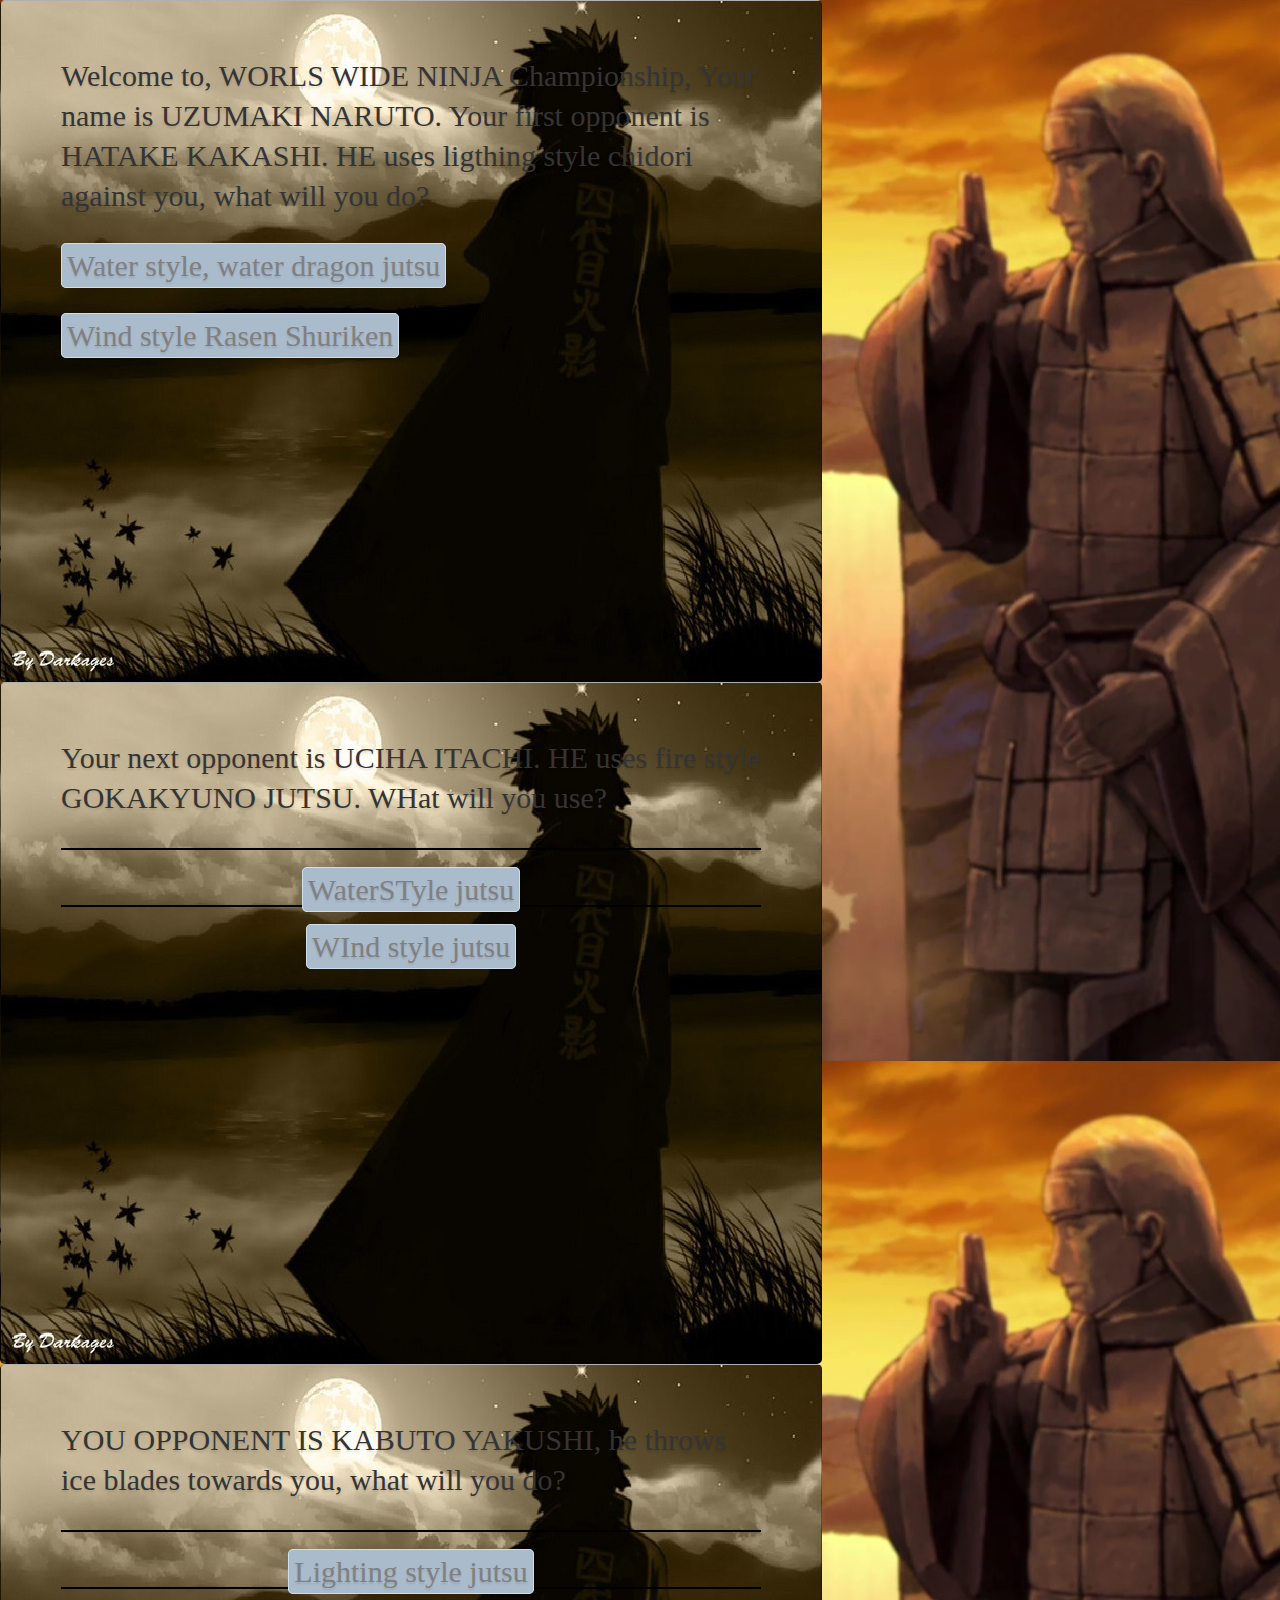
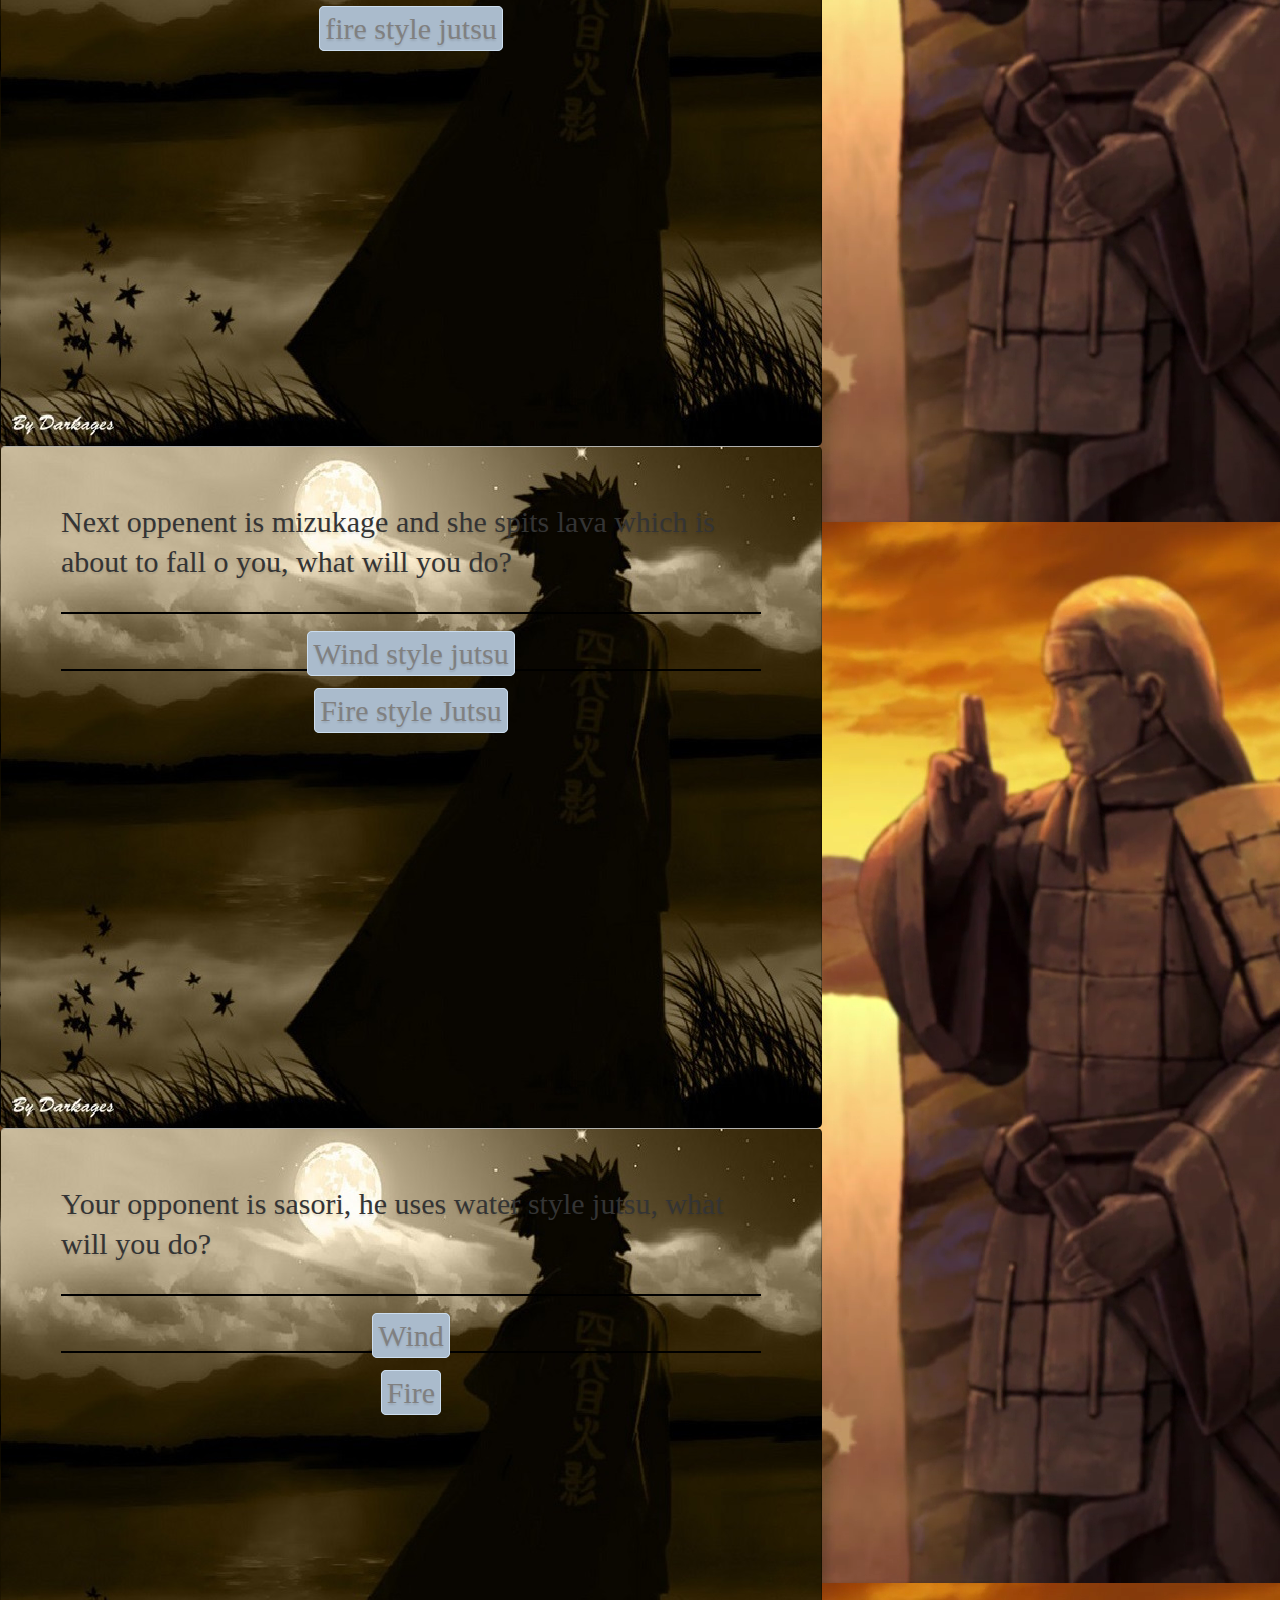
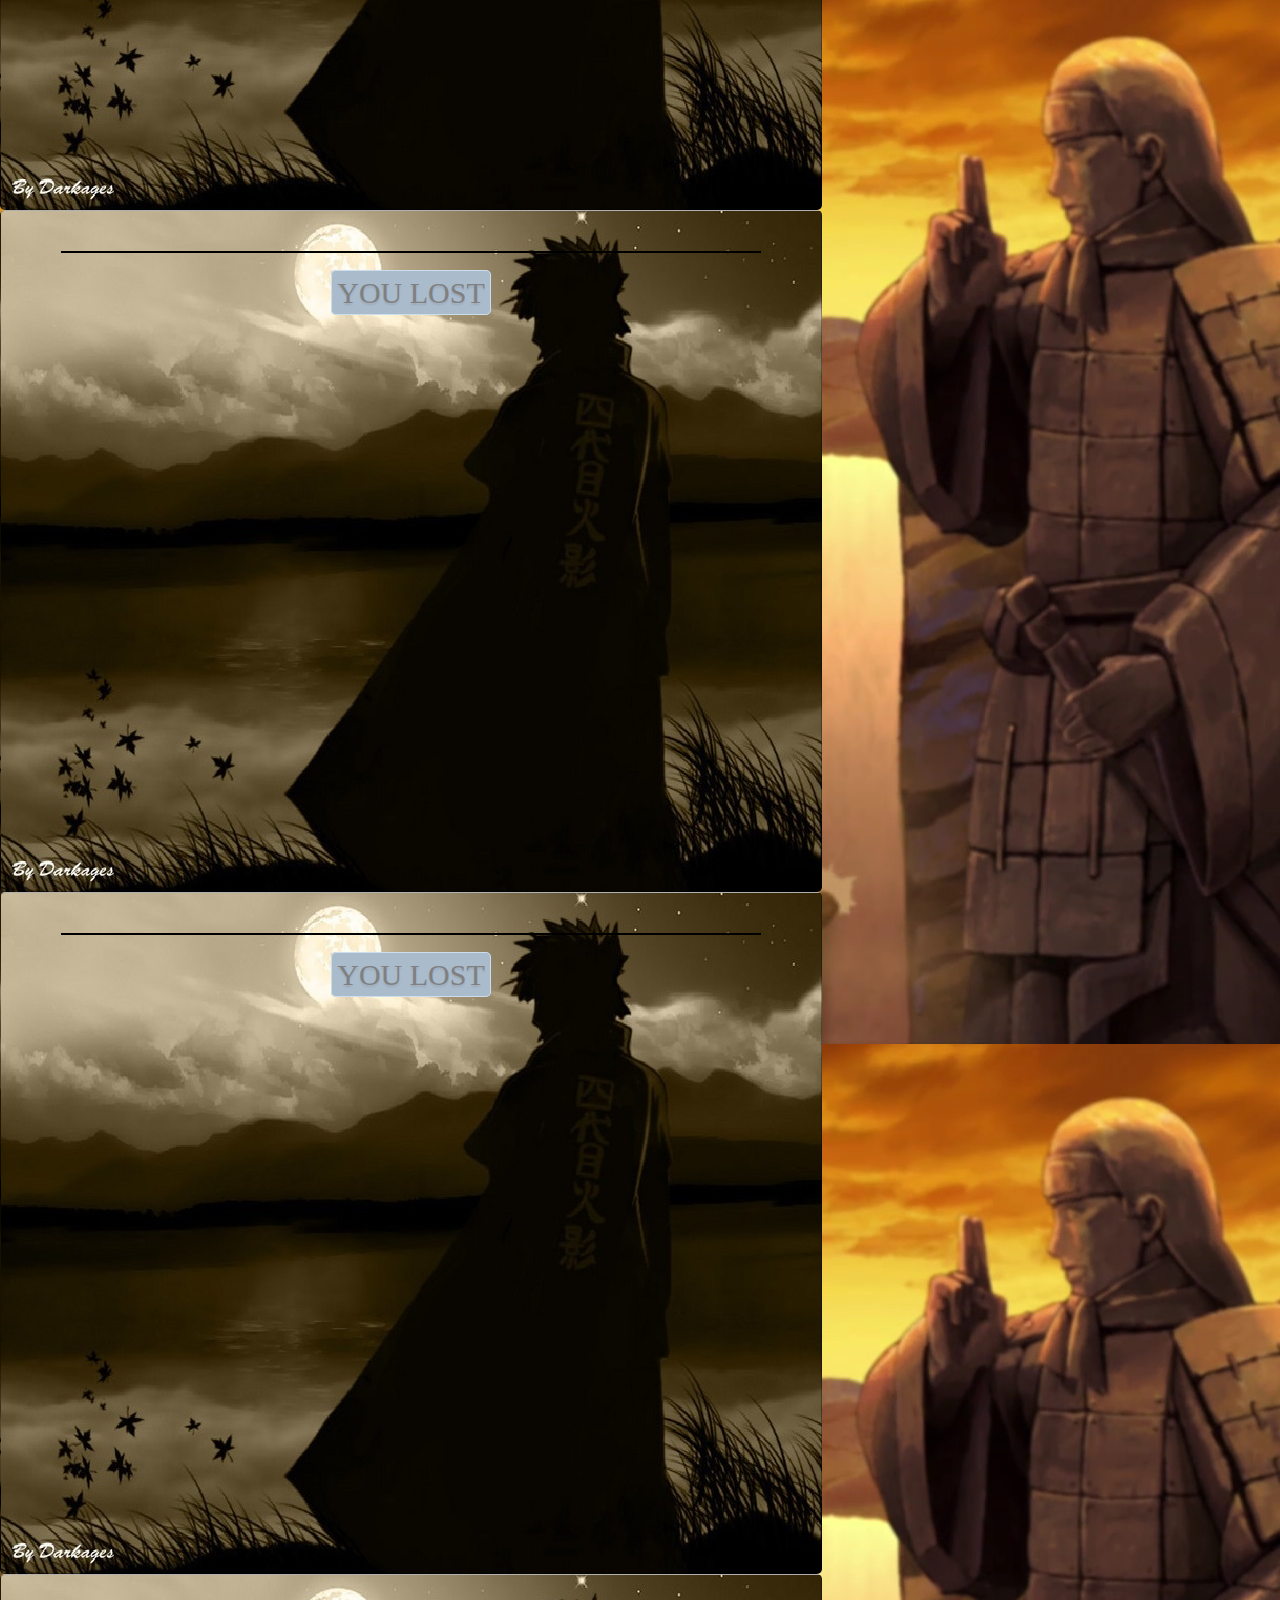
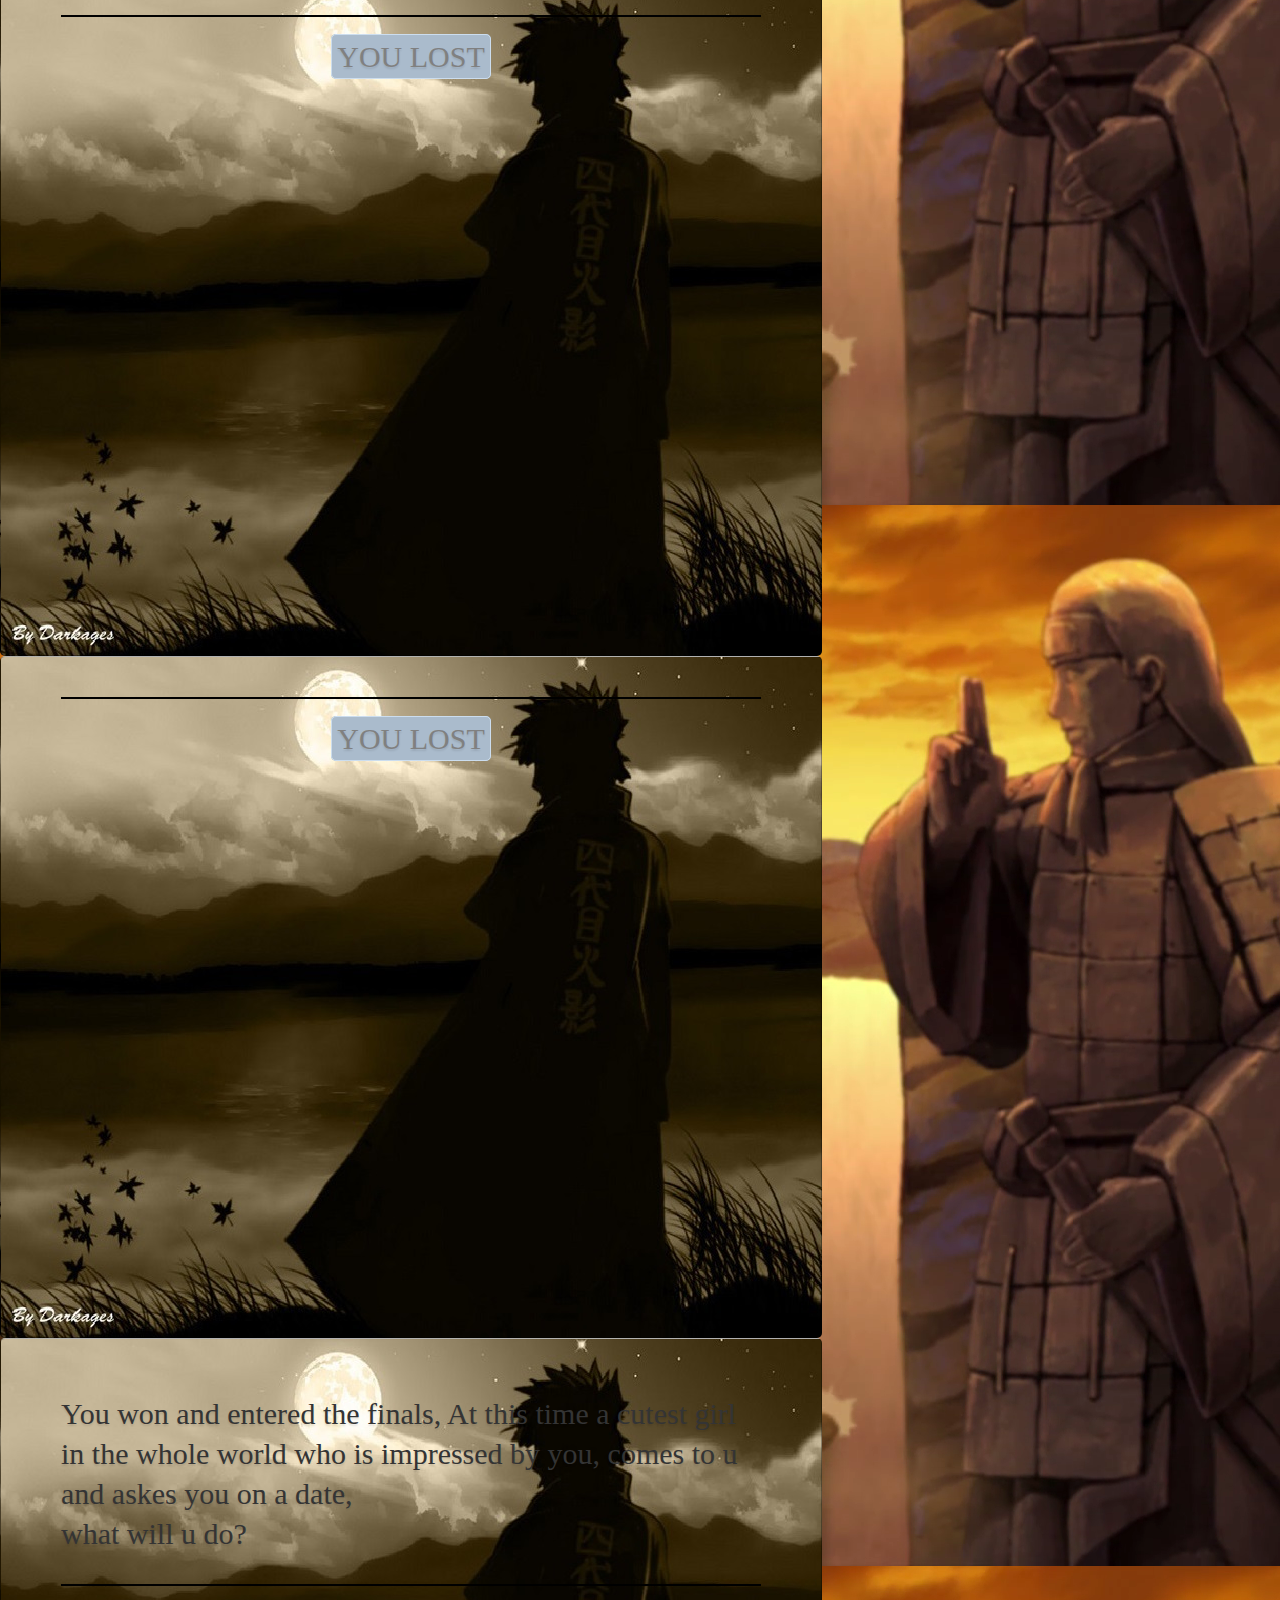
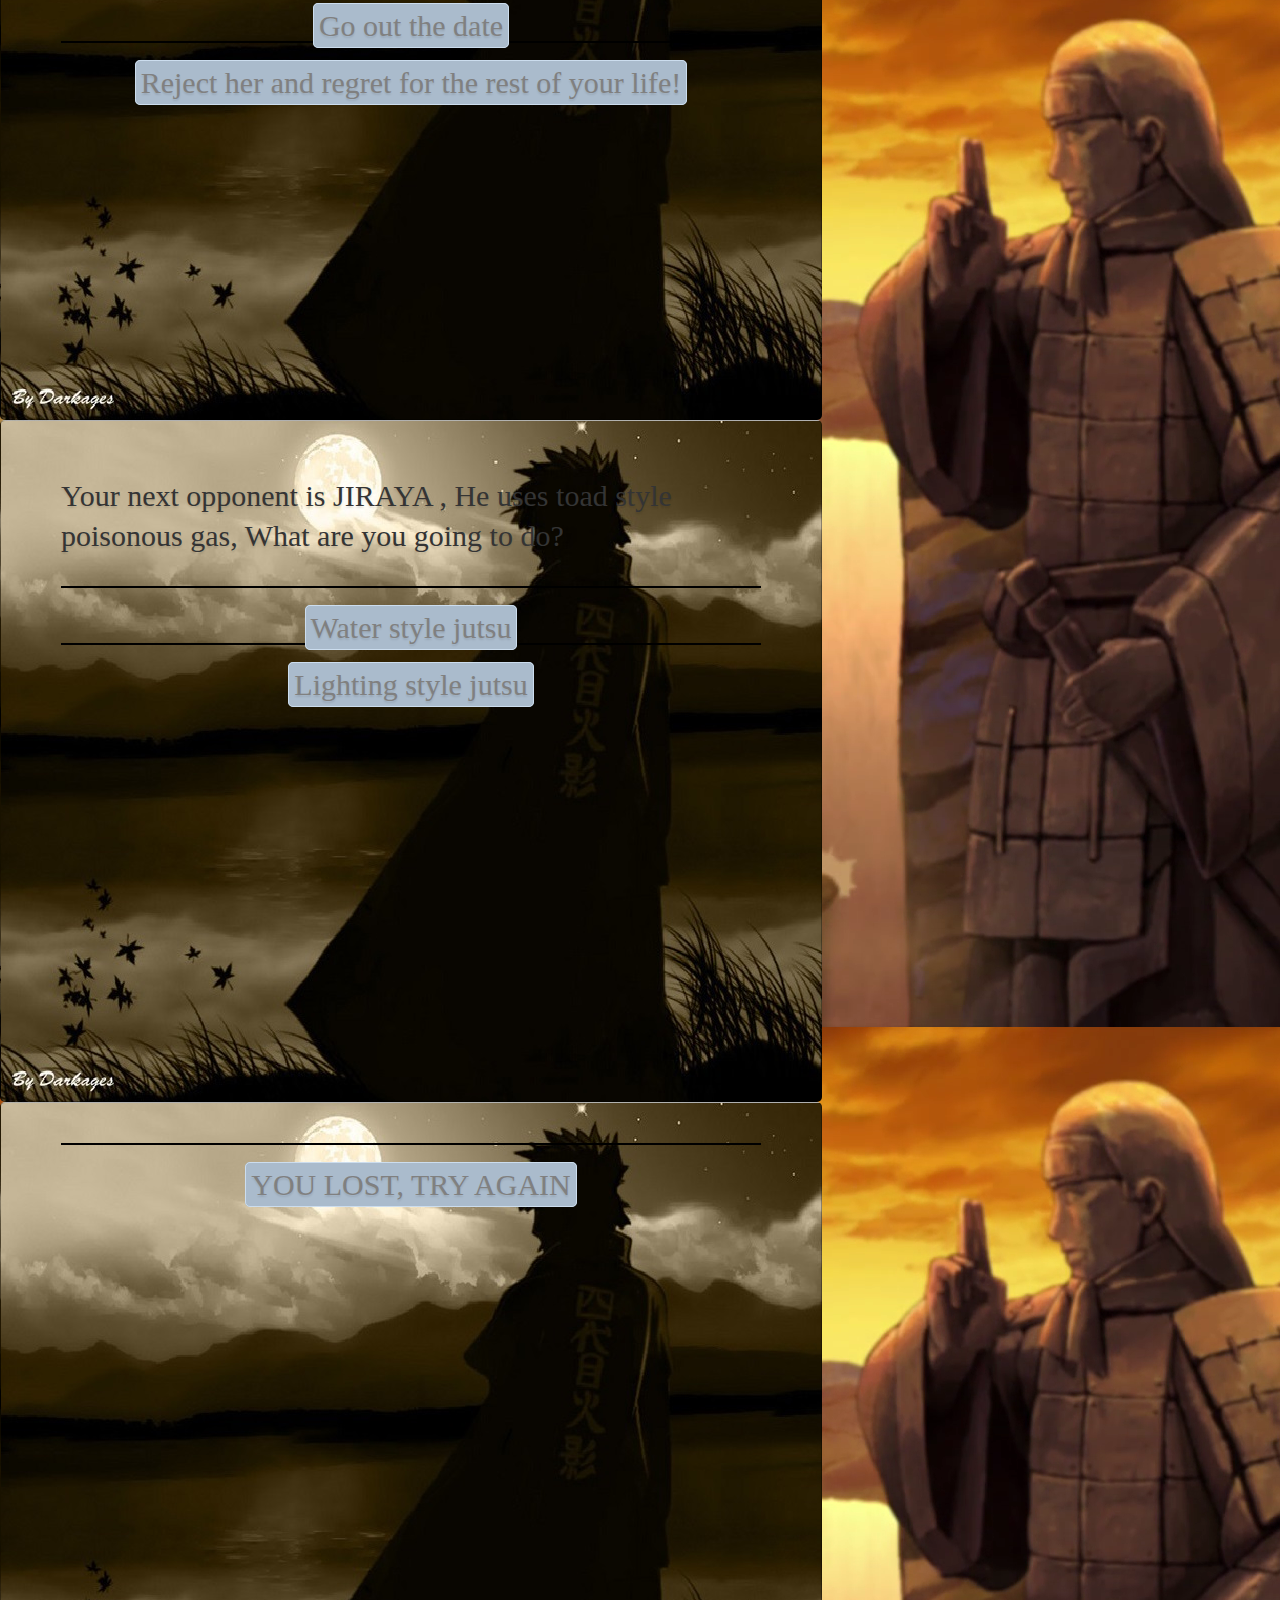
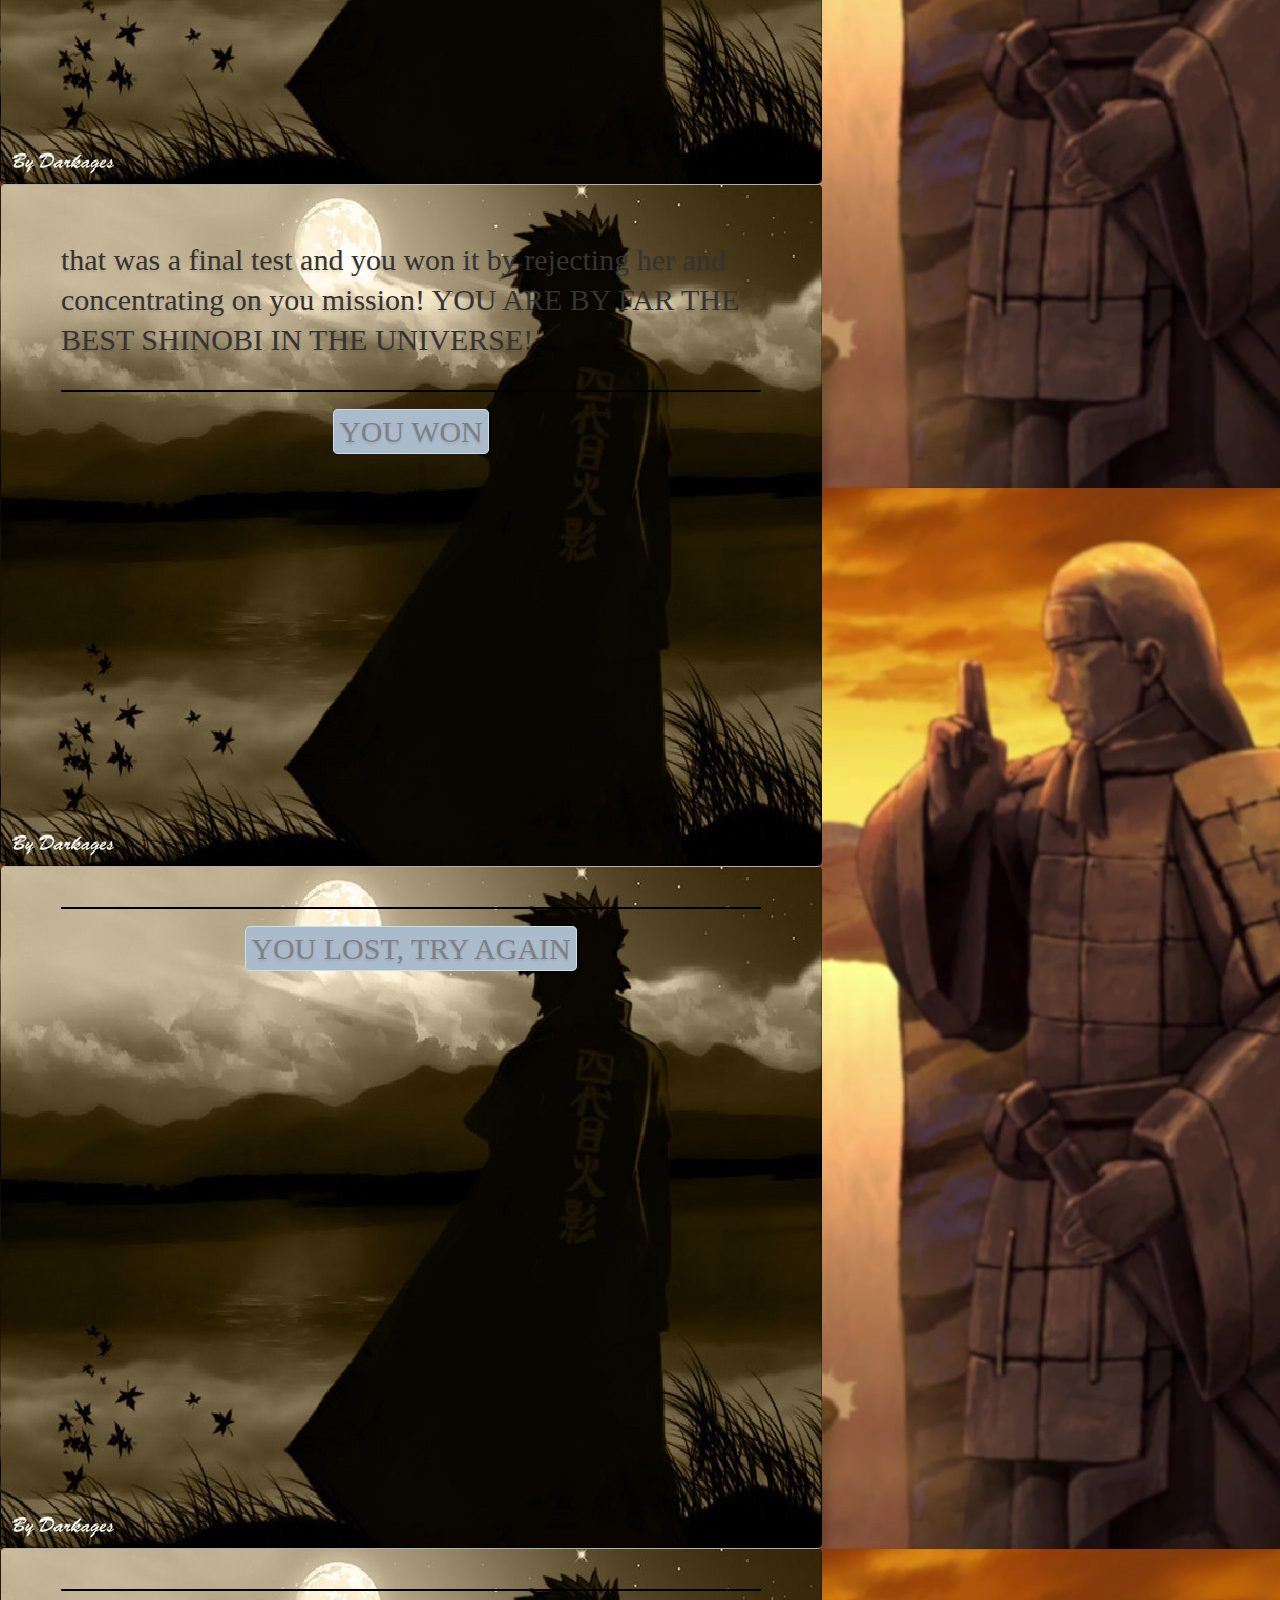
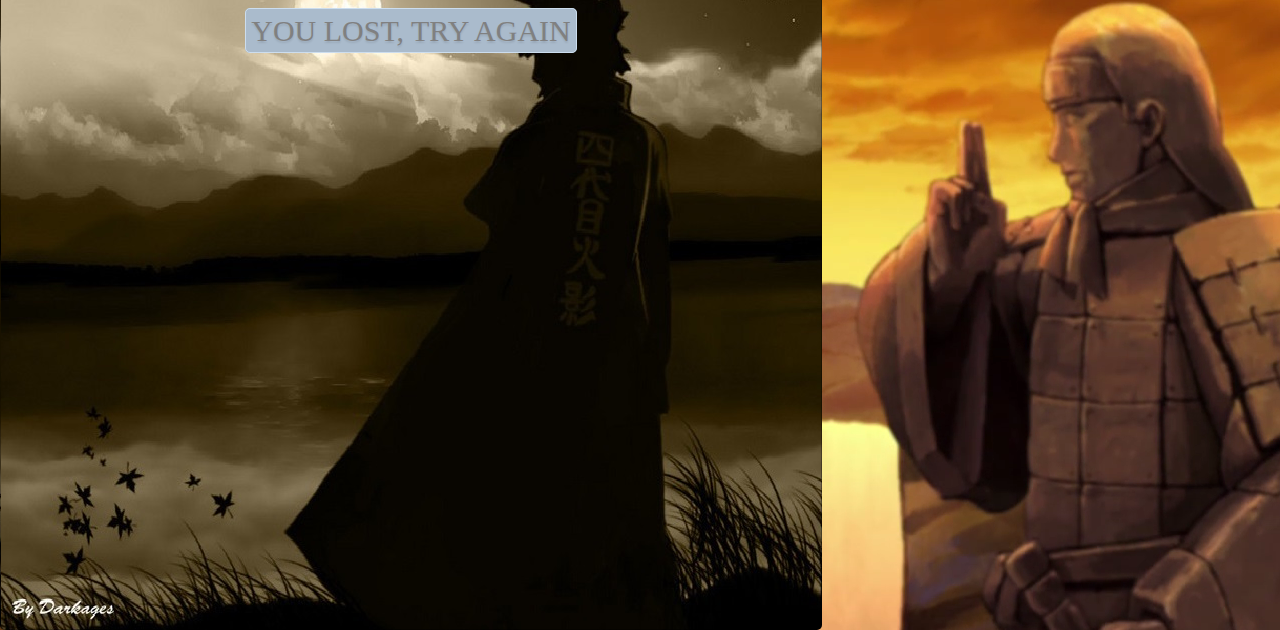
==== commit 4435d843: "Revert "WWN COMPLETED FINALLY COMPLETED FINAL PROJECT"" ====
--- a/NARUTO/Uzumakinaruto.html
+++ b/NARUTO/Uzumakinaruto.html
@@ -12,7 +12,7 @@
     <div id="impress">
         <div id="1" class="step slide">
             <div class="slide-text">
-                <p>Welcome to, WORLD WIDE NINJA Championship, Your name is UZUMAKI NARUTO.</b>
+                <p>Welcome to, WORLS WIDE NINJA Championship, Your name is UZUMAKI NARUTO.</b>
                 Your first opponent is HATAKE KAKASHI. HE uses ligthing style chidori against you, what will you do?</p>
                 <p><a href="#2">Water style, water dragon jutsu</a></p>
                 <p><a href="#3">Wind style Rasen Shuriken</a> </p>
@@ -20,11 +20,11 @@
         </div>
         <!--end of slide 1-->
         <!--2nd slide-->
-        <div id="2" class="step slide" data-x="1500" >
+        <div id="2" class="step slide" data-x="1500">
             <div class="slide-text">
                 <p>Your next opponent is UCIHA ITACHI. HE uses fire style GOKAKYUNO JUTSU. WHat will you use?</p>
-                <div class="menu"><a href="#10">WaterStyle jutsu</a></div>
-                <div class="menu"><a href="#11">Wind style jutsu</a></div>
+                <div class="menu"><a href="#10">WaterSTyle jutsu</a></div>
+                <div class="menu"><a href="#11">WInd style jutsu</a></div>
             </div>
         </div>
         <!--end of slide 2-->
@@ -93,7 +93,7 @@
             <div class="slide-text">
                 <p>You won and entered the finals, At this time a cutest girl in the whole world who is impressed by you, comes to u and askes you on a date,</br>
                 what will u do?</p>
-                <div class="menu"><a href="#12">Go on the date ;) </a></div>
+                <div class="menu"><a href="#12">Go out the date</a></div>
                 <div class="menu"><a href="#13">Reject her and regret for the rest of your life!</a></div>
             </div>
         </div>
--- a/NARUTO/css/main.css
+++ b/NARUTO/css/main.css
@@ -72,4 +72,3 @@
     padding-top:25px;
     text-align: center;
 }
-
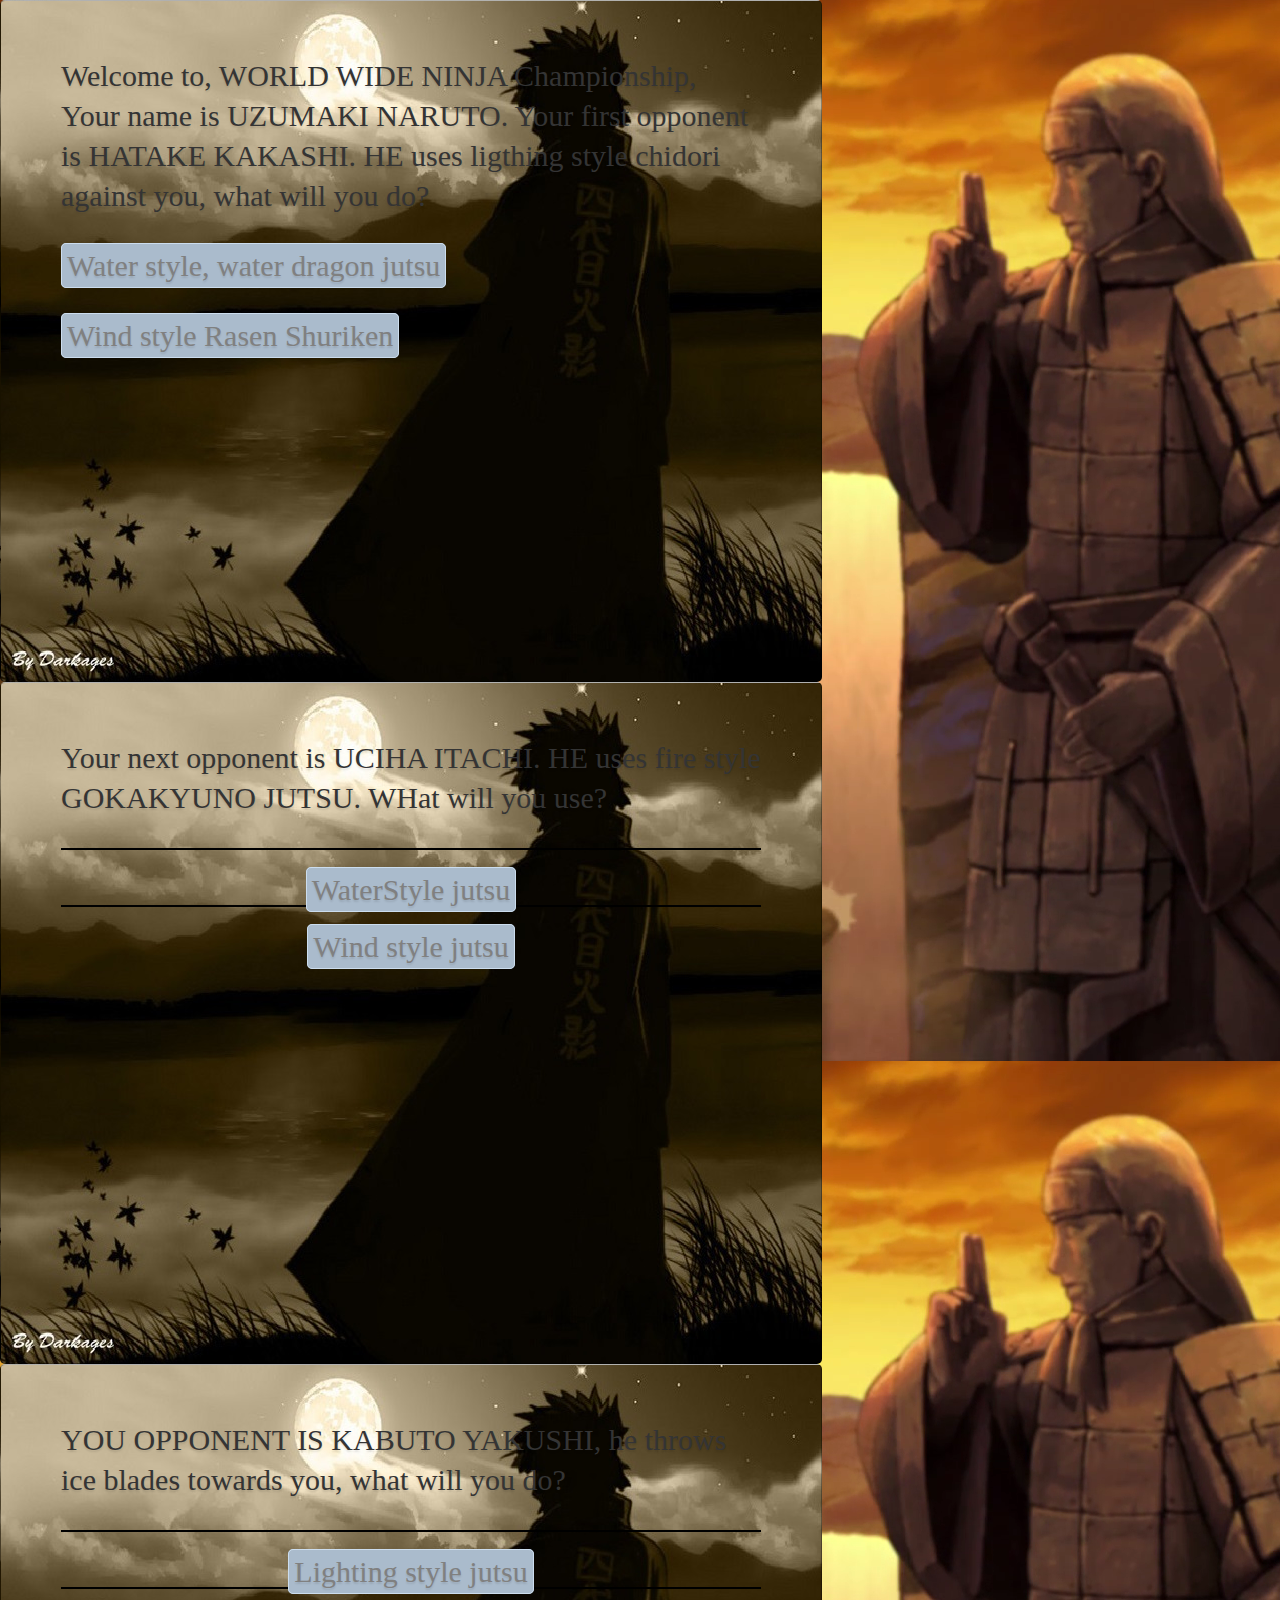
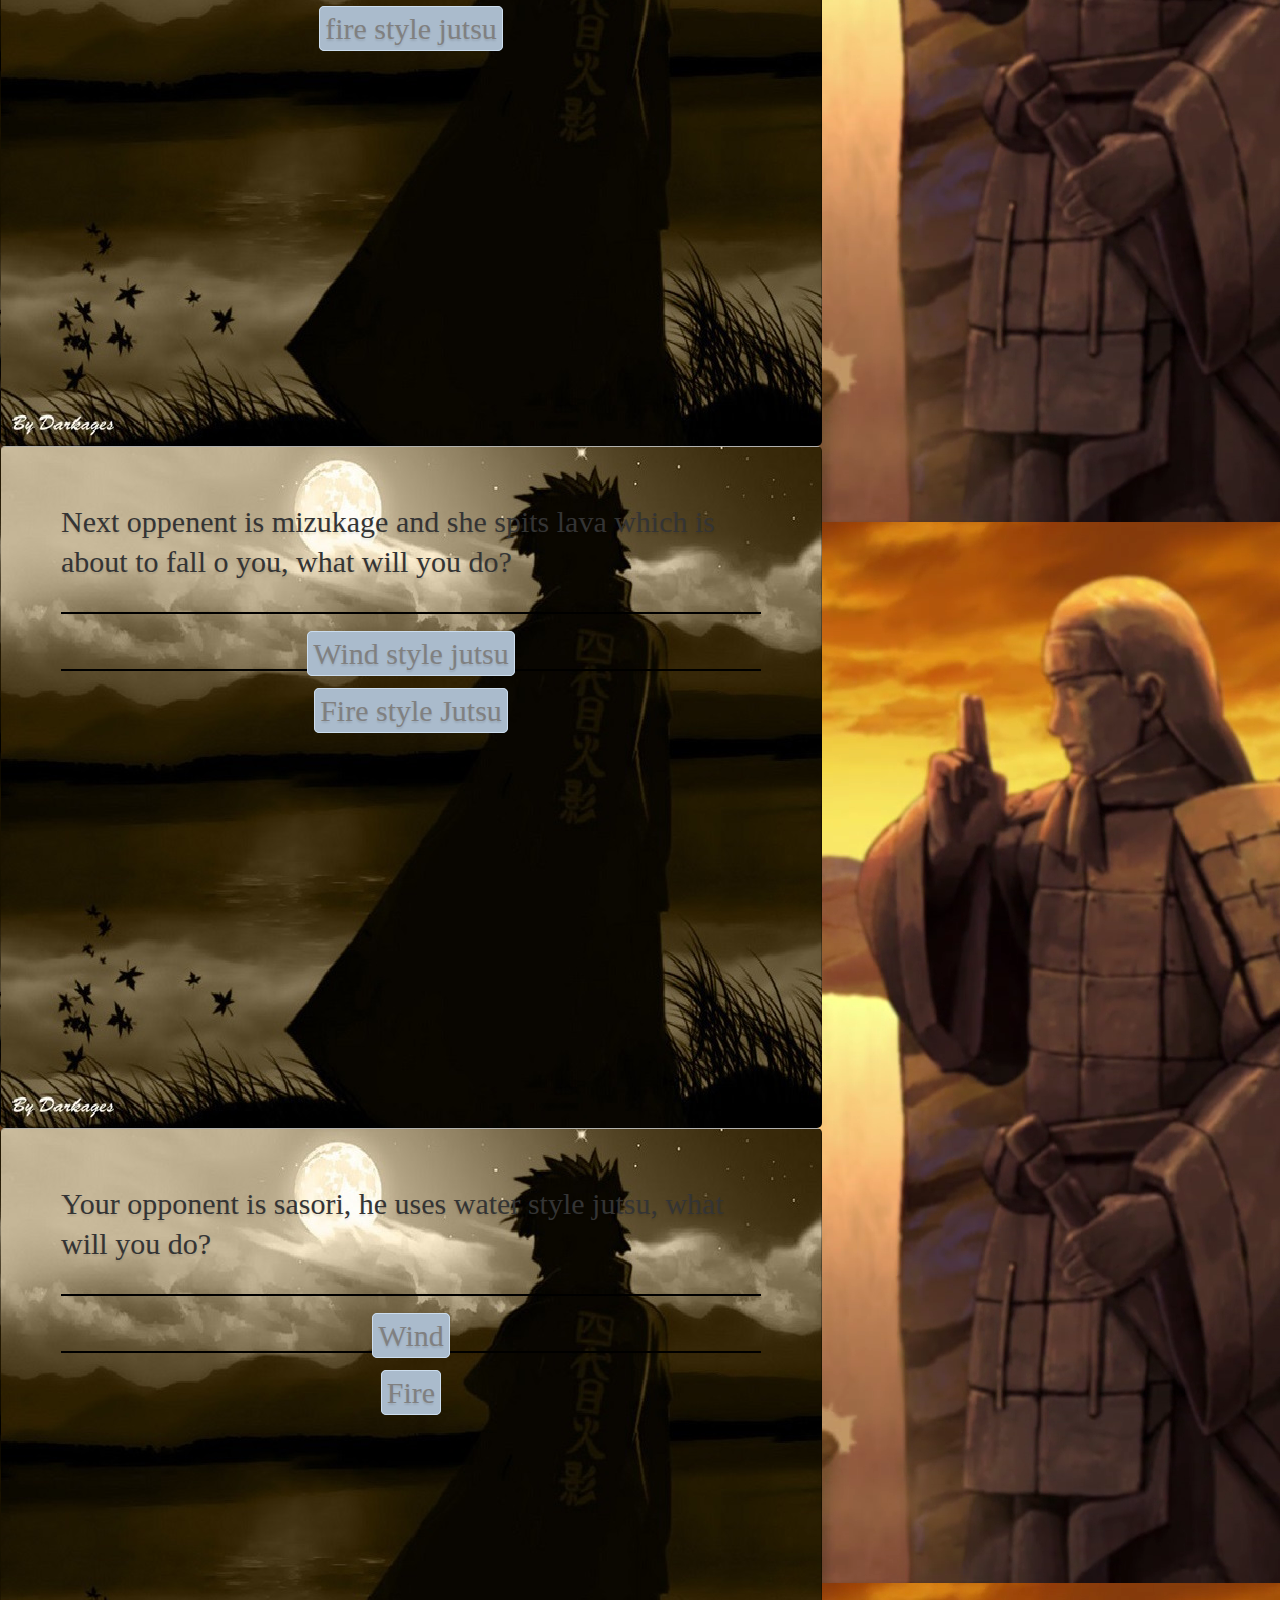
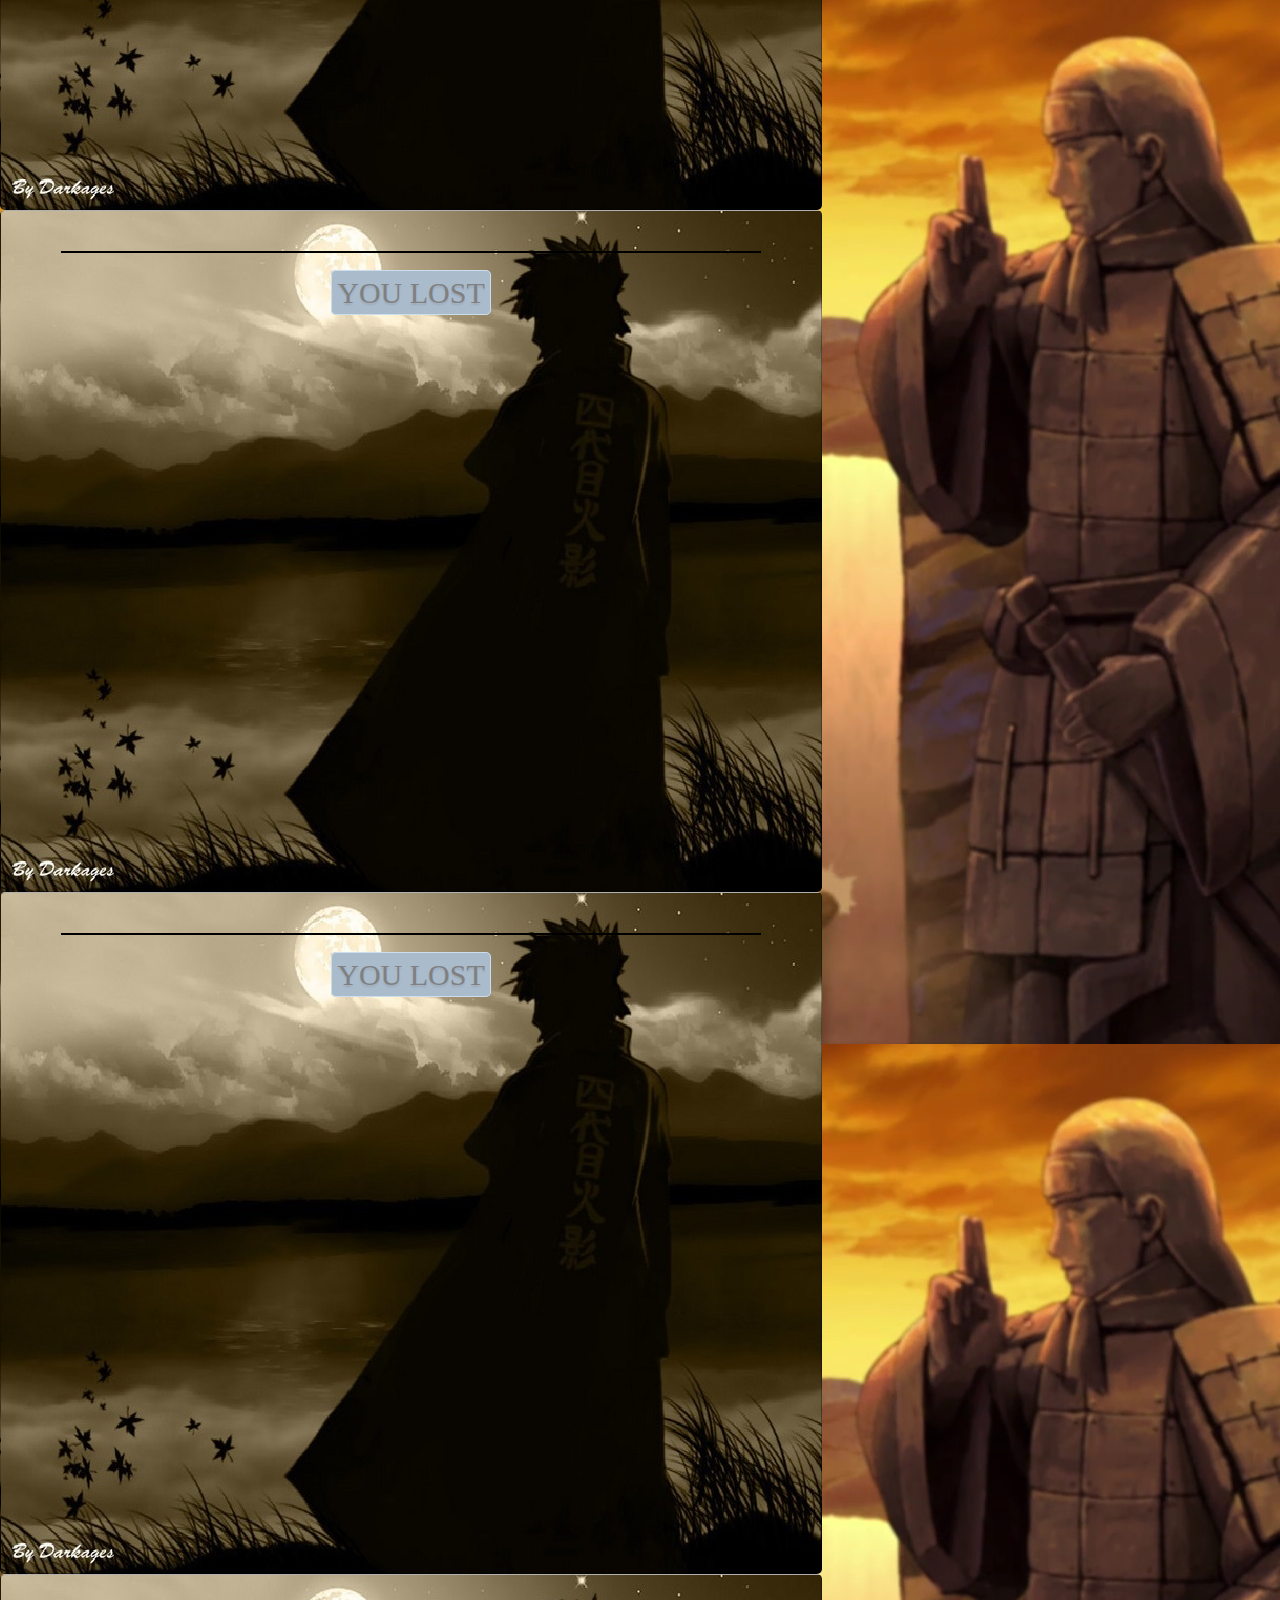
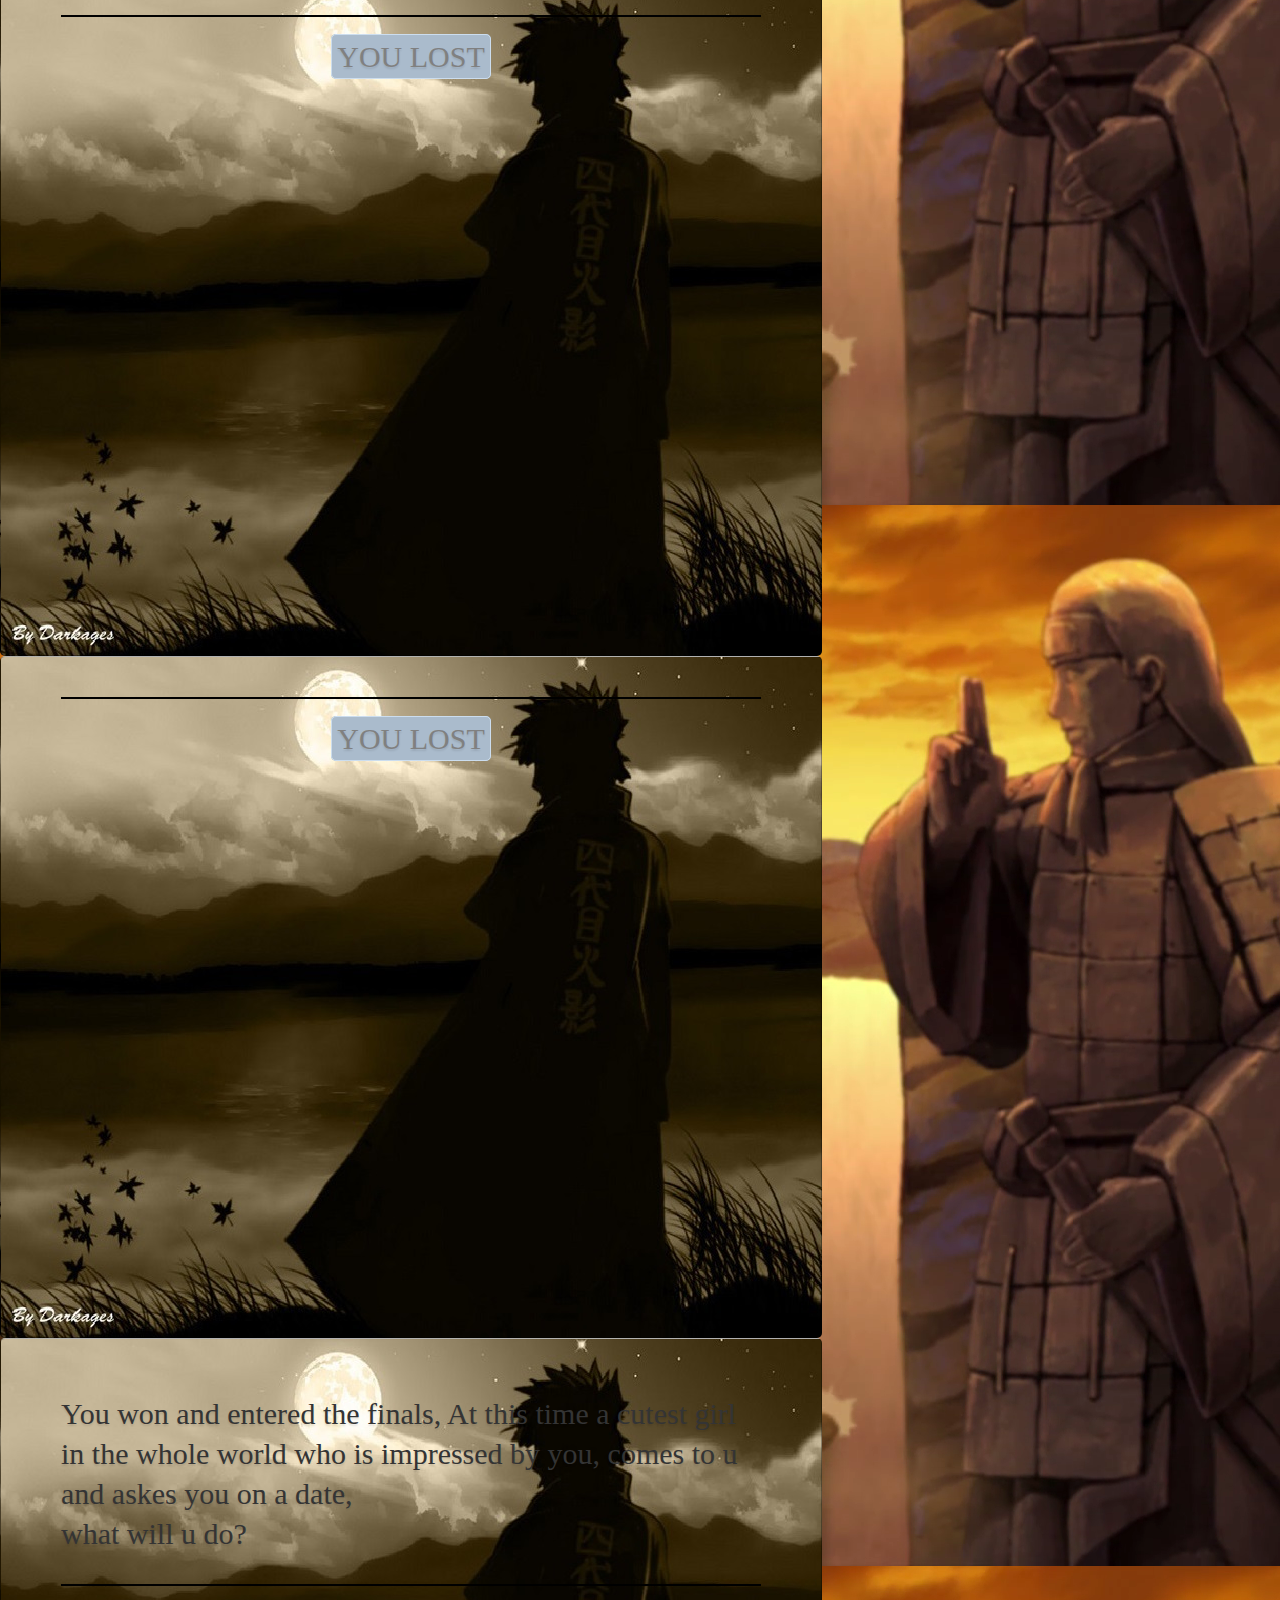
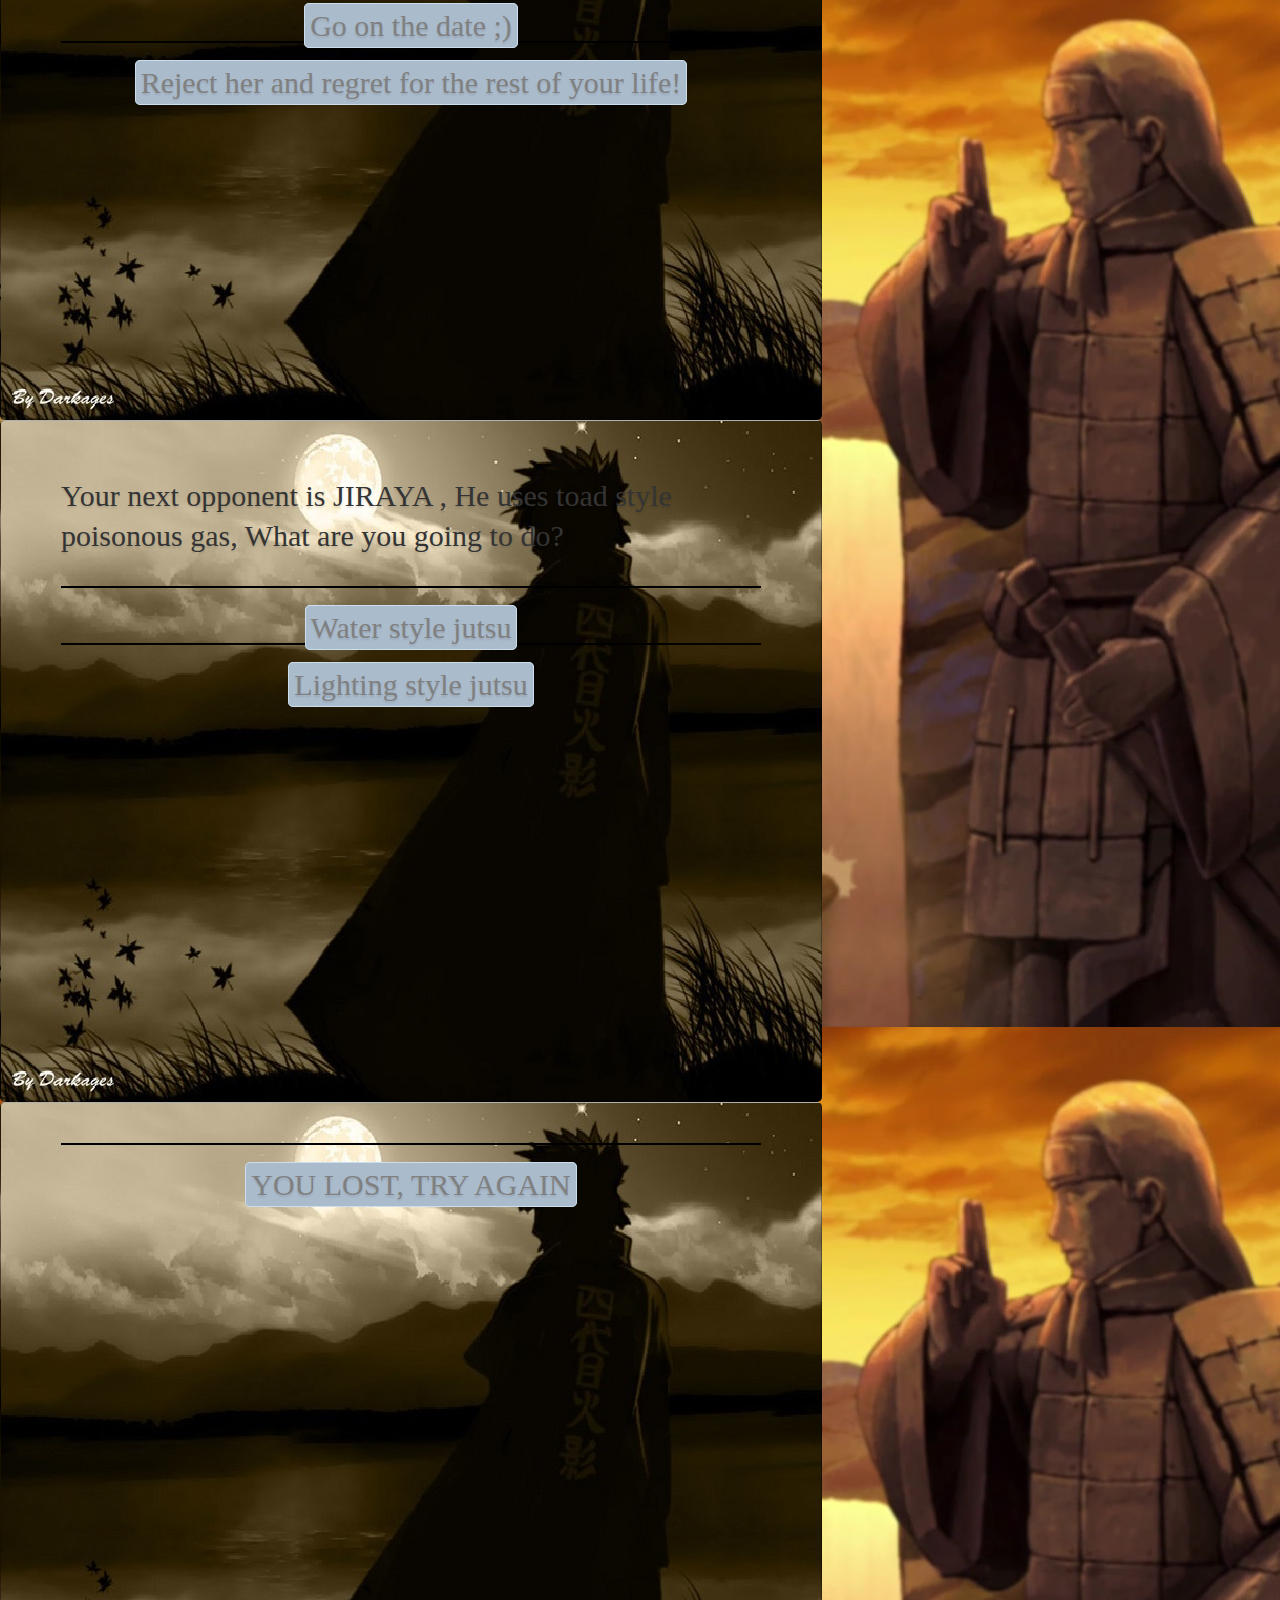
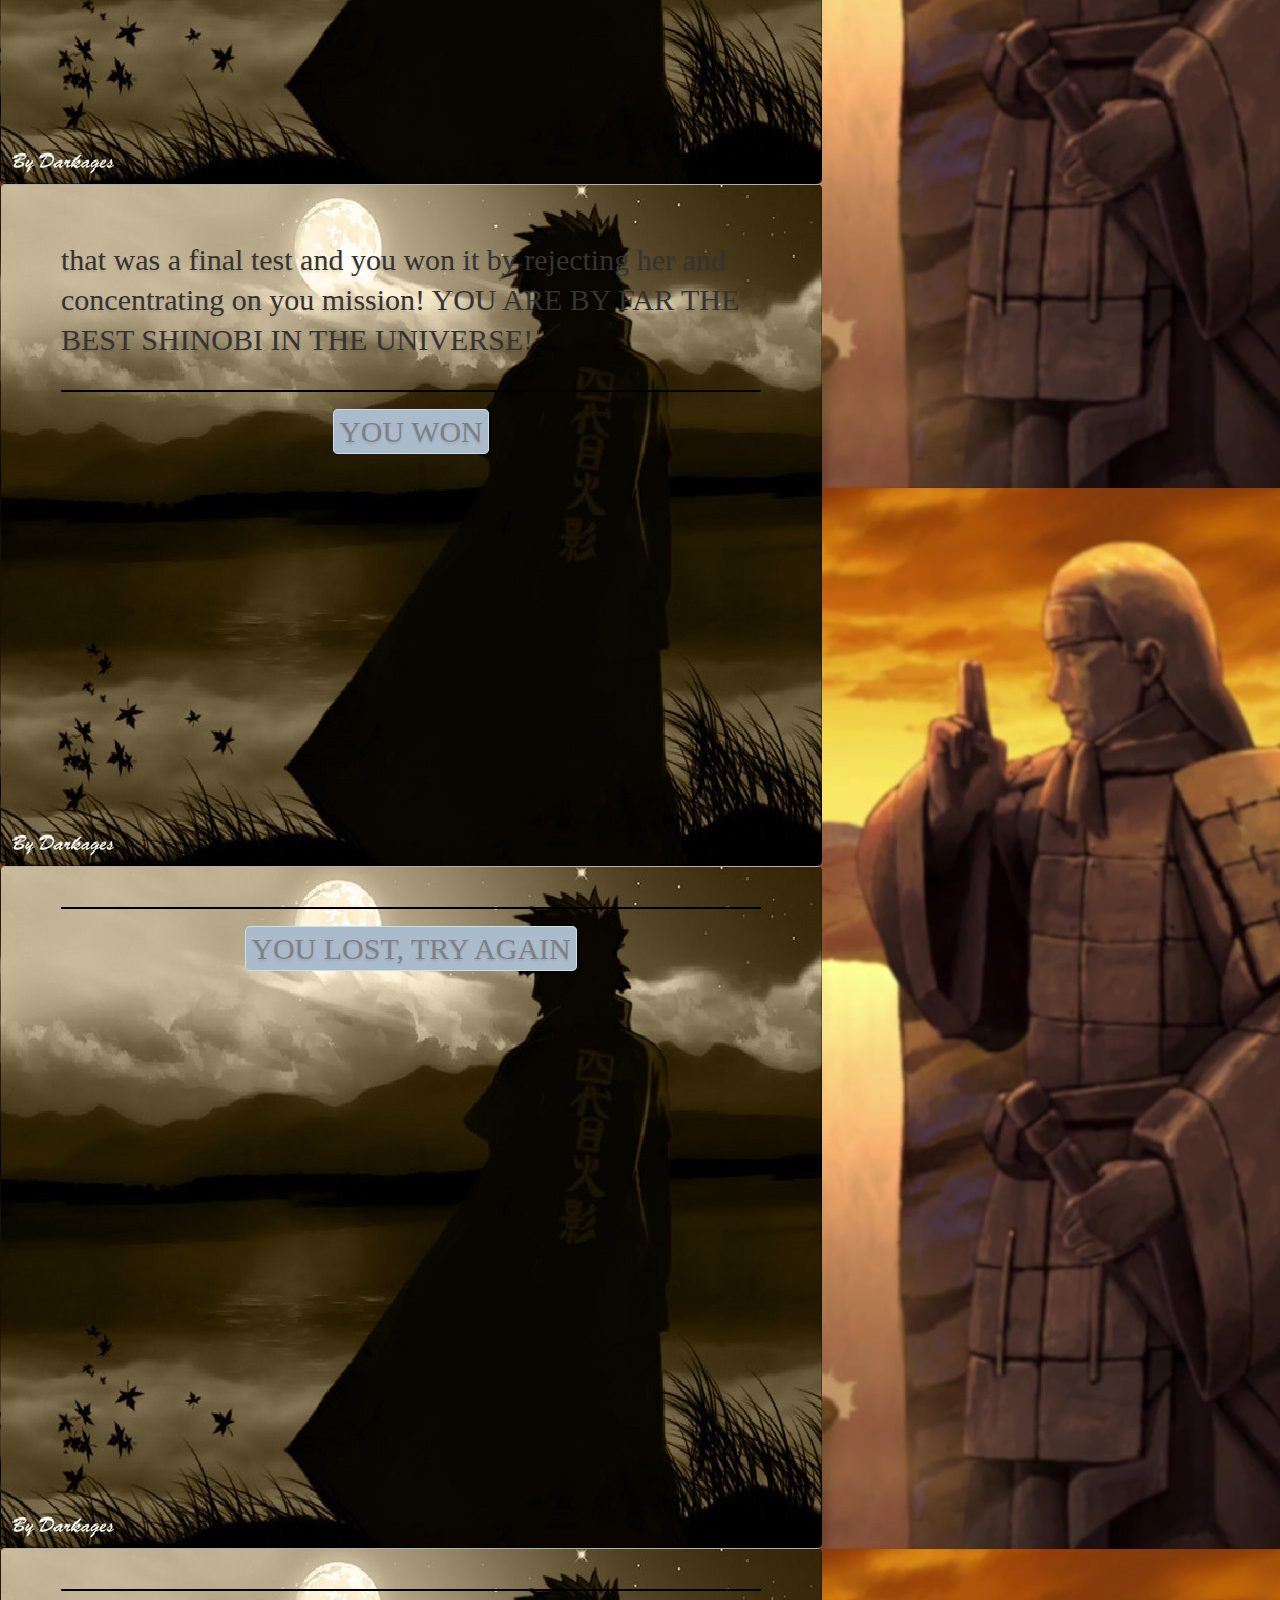
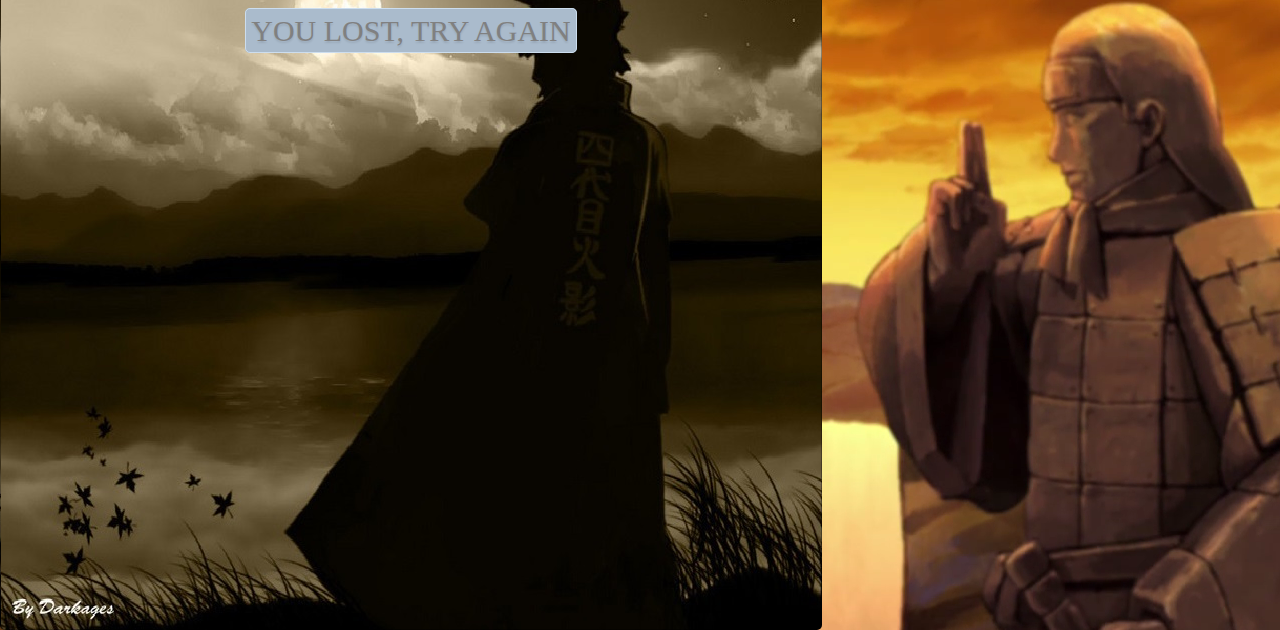
==== commit ea0eec9c: "100% final wwn" ====
--- a/NARUTO/Uzumakinaruto.html
+++ b/NARUTO/Uzumakinaruto.html
@@ -12,7 +12,7 @@
     <div id="impress">
         <div id="1" class="step slide">
             <div class="slide-text">
-                <p>Welcome to, WORLS WIDE NINJA Championship, Your name is UZUMAKI NARUTO.</b>
+                <p>Welcome to, WORLD WIDE NINJA Championship, Your name is UZUMAKI NARUTO.</b>
                 Your first opponent is HATAKE KAKASHI. HE uses ligthing style chidori against you, what will you do?</p>
                 <p><a href="#2">Water style, water dragon jutsu</a></p>
                 <p><a href="#3">Wind style Rasen Shuriken</a> </p>
@@ -20,11 +20,11 @@
         </div>
         <!--end of slide 1-->
         <!--2nd slide-->
-        <div id="2" class="step slide" data-x="1500">
+        <div id="2" class="step slide" data-x="1500" >
             <div class="slide-text">
                 <p>Your next opponent is UCIHA ITACHI. HE uses fire style GOKAKYUNO JUTSU. WHat will you use?</p>
-                <div class="menu"><a href="#10">WaterSTyle jutsu</a></div>
-                <div class="menu"><a href="#11">WInd style jutsu</a></div>
+                <div class="menu"><a href="#10">WaterStyle jutsu</a></div>
+                <div class="menu"><a href="#11">Wind style jutsu</a></div>
             </div>
         </div>
         <!--end of slide 2-->
@@ -93,7 +93,7 @@
             <div class="slide-text">
                 <p>You won and entered the finals, At this time a cutest girl in the whole world who is impressed by you, comes to u and askes you on a date,</br>
                 what will u do?</p>
-                <div class="menu"><a href="#12">Go out the date</a></div>
+                <div class="menu"><a href="#12">Go on the date ;) </a></div>
                 <div class="menu"><a href="#13">Reject her and regret for the rest of your life!</a></div>
             </div>
         </div>
@@ -150,5 +150,6 @@
 
 
 
+
 </body>
 </html>
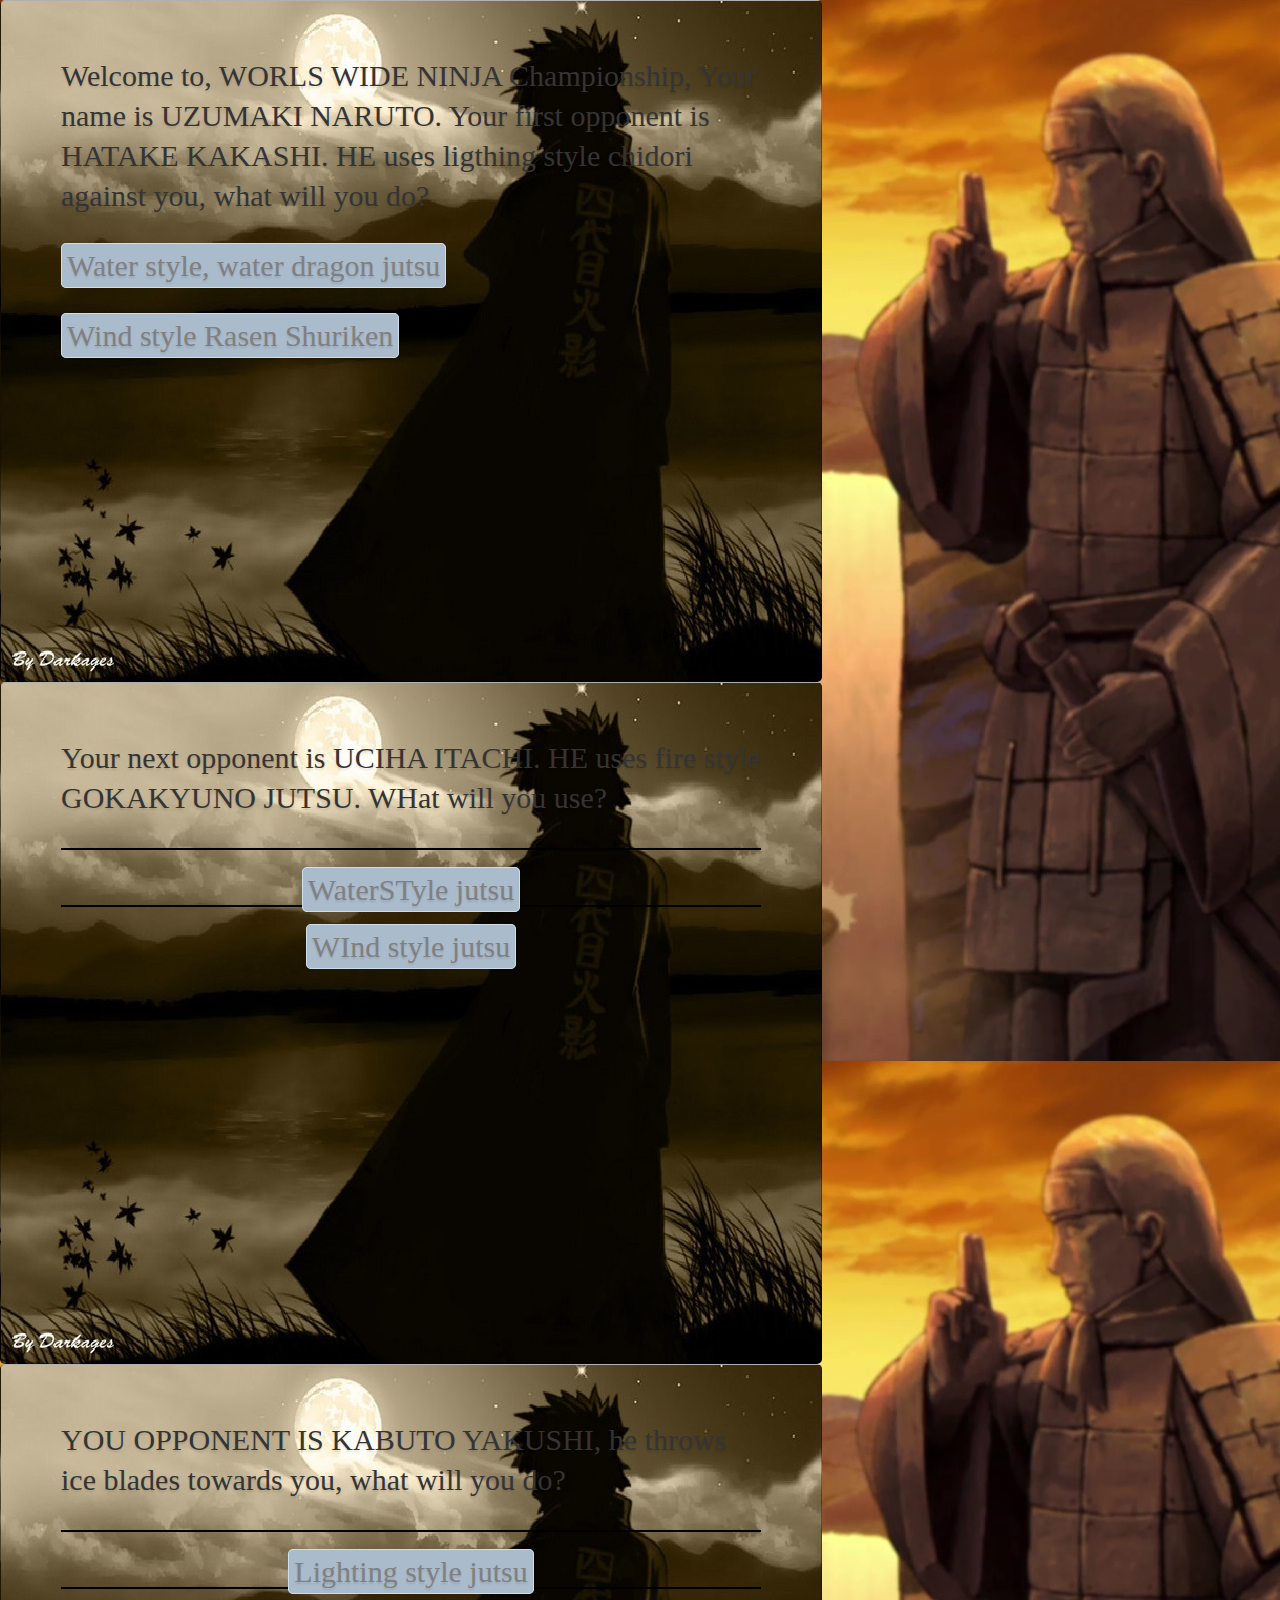
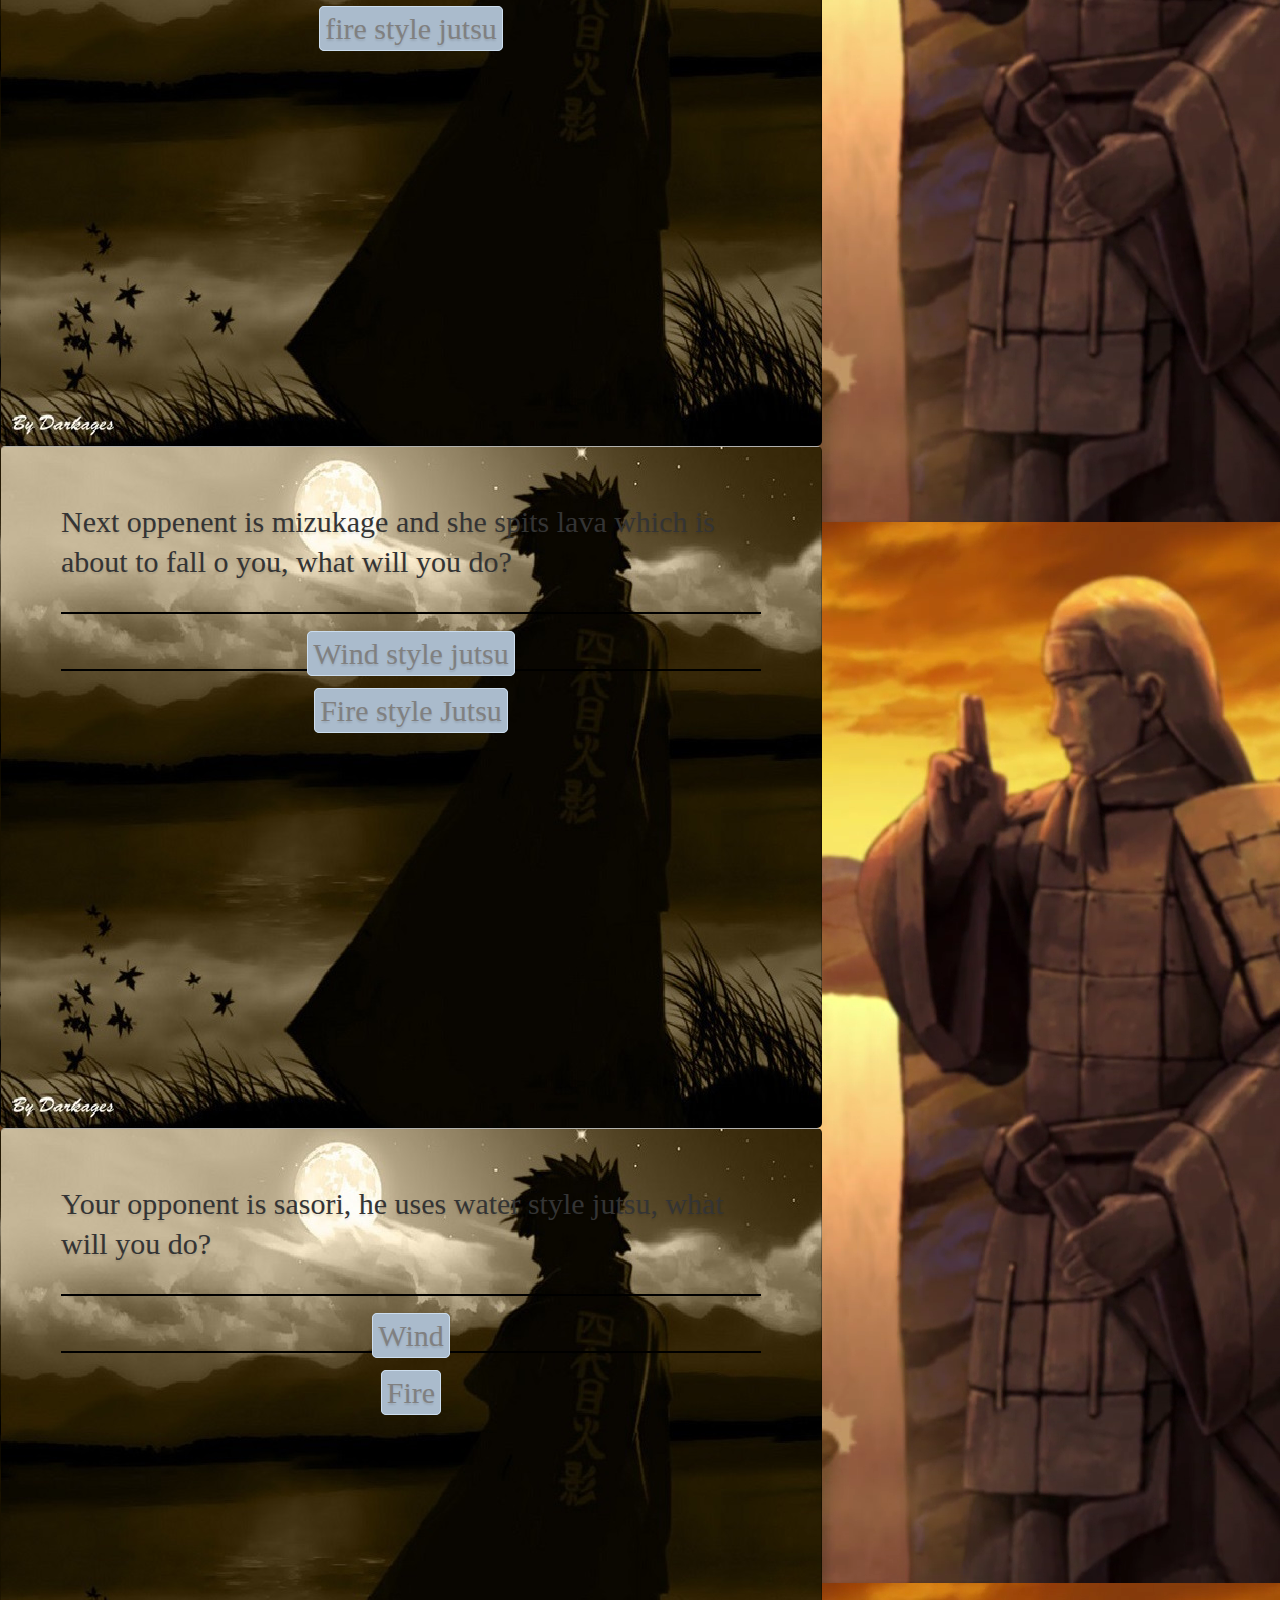
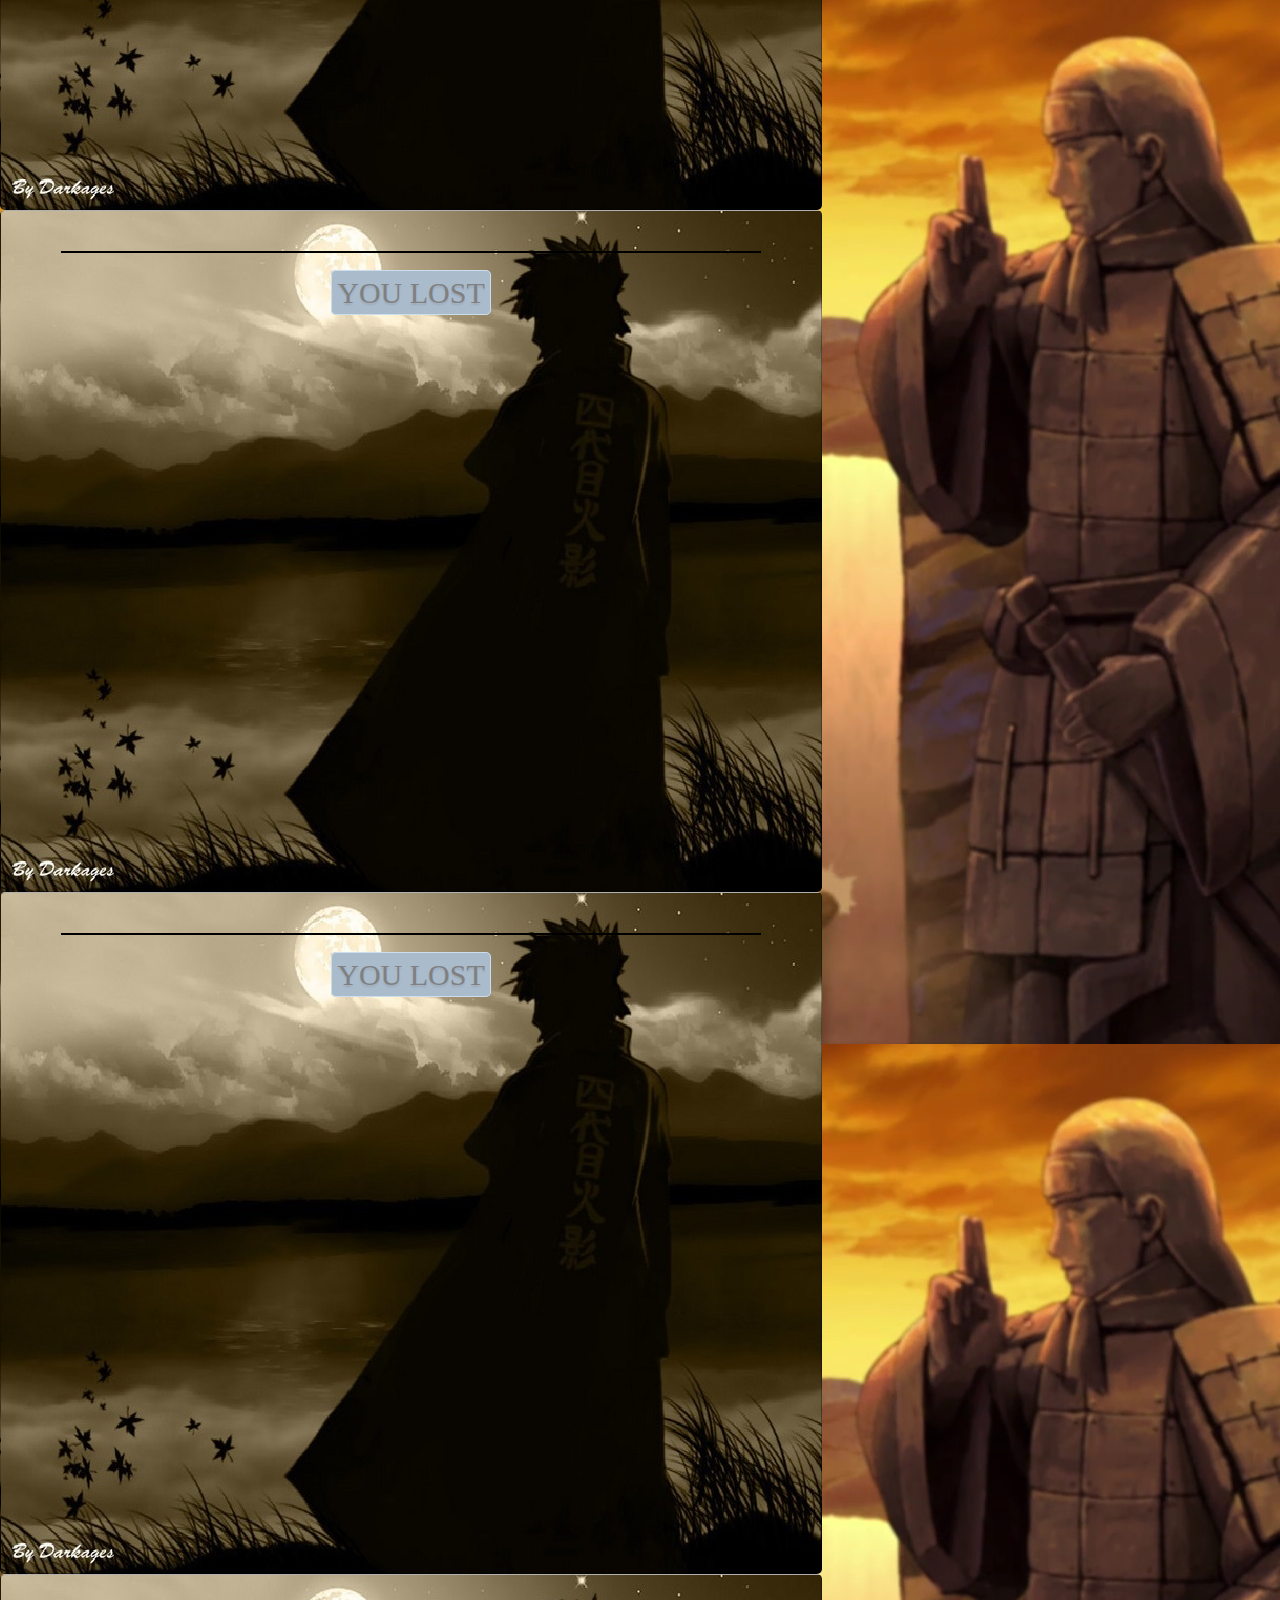
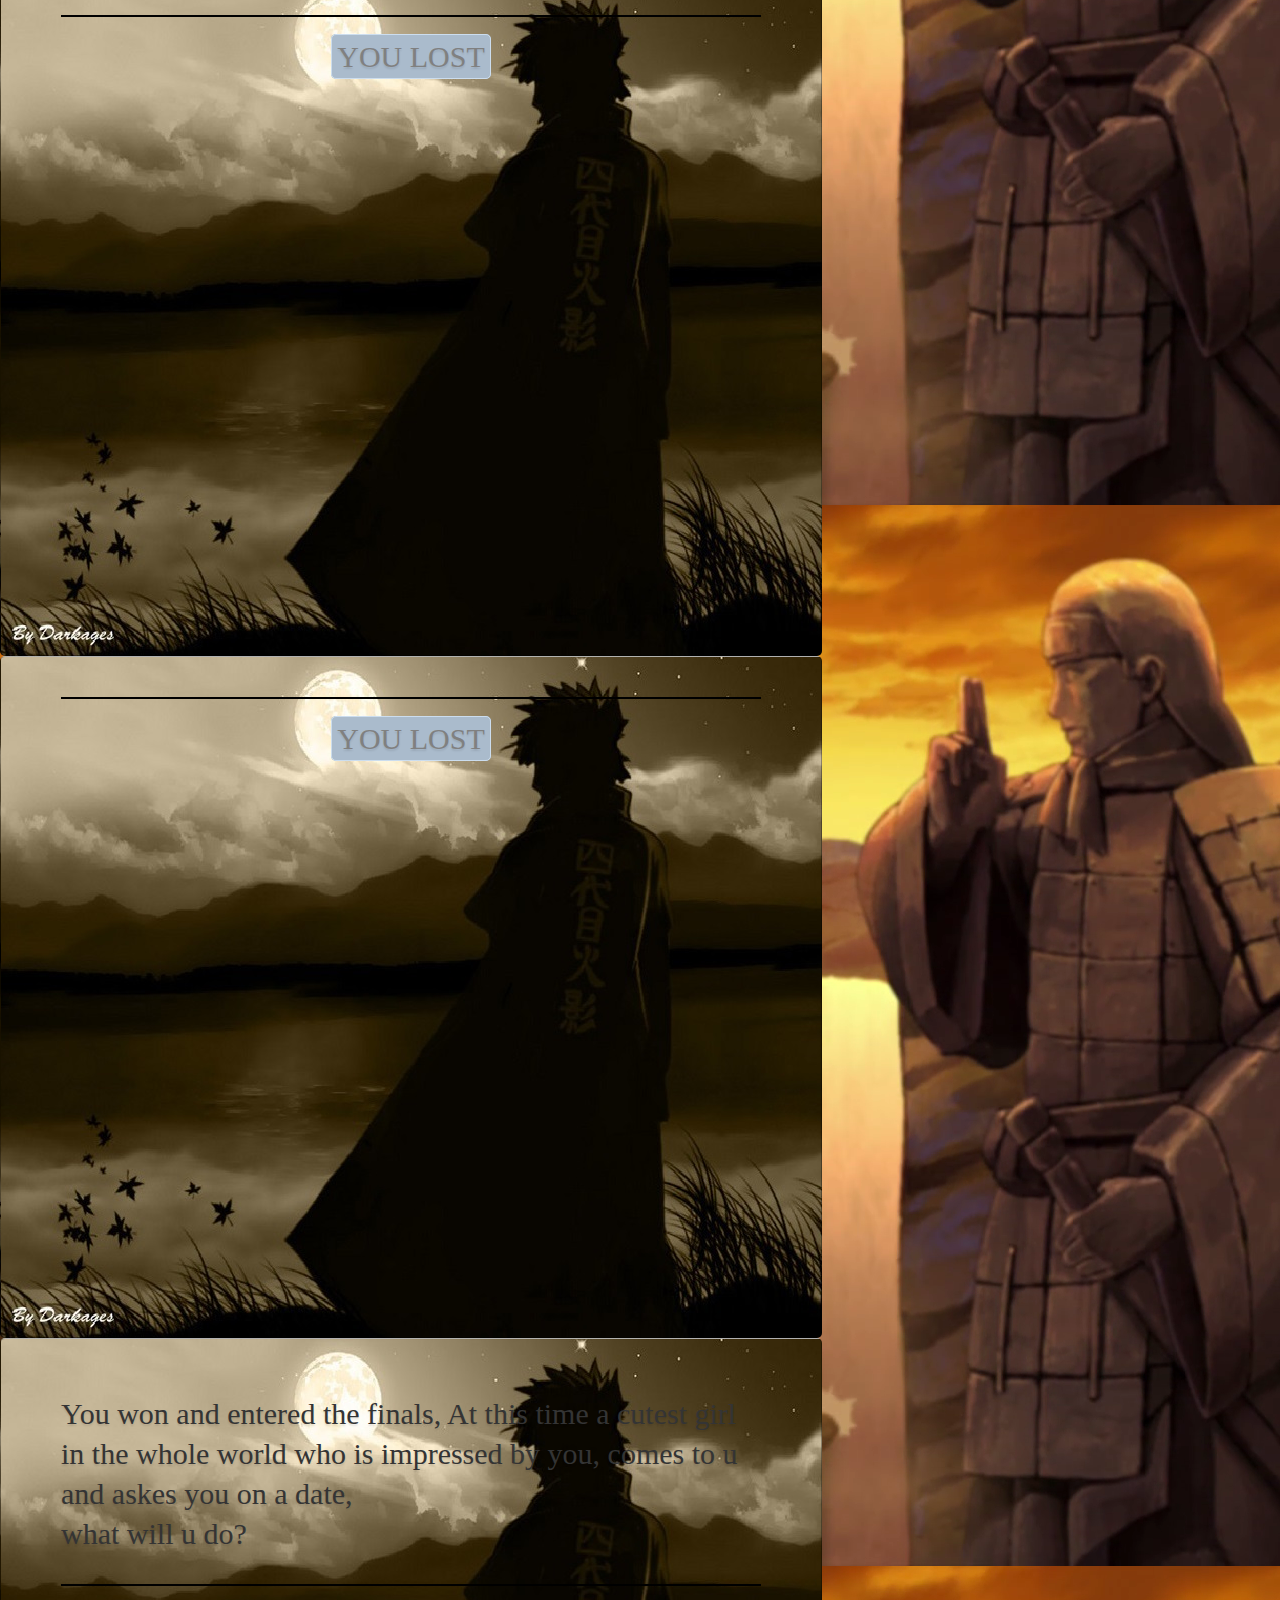
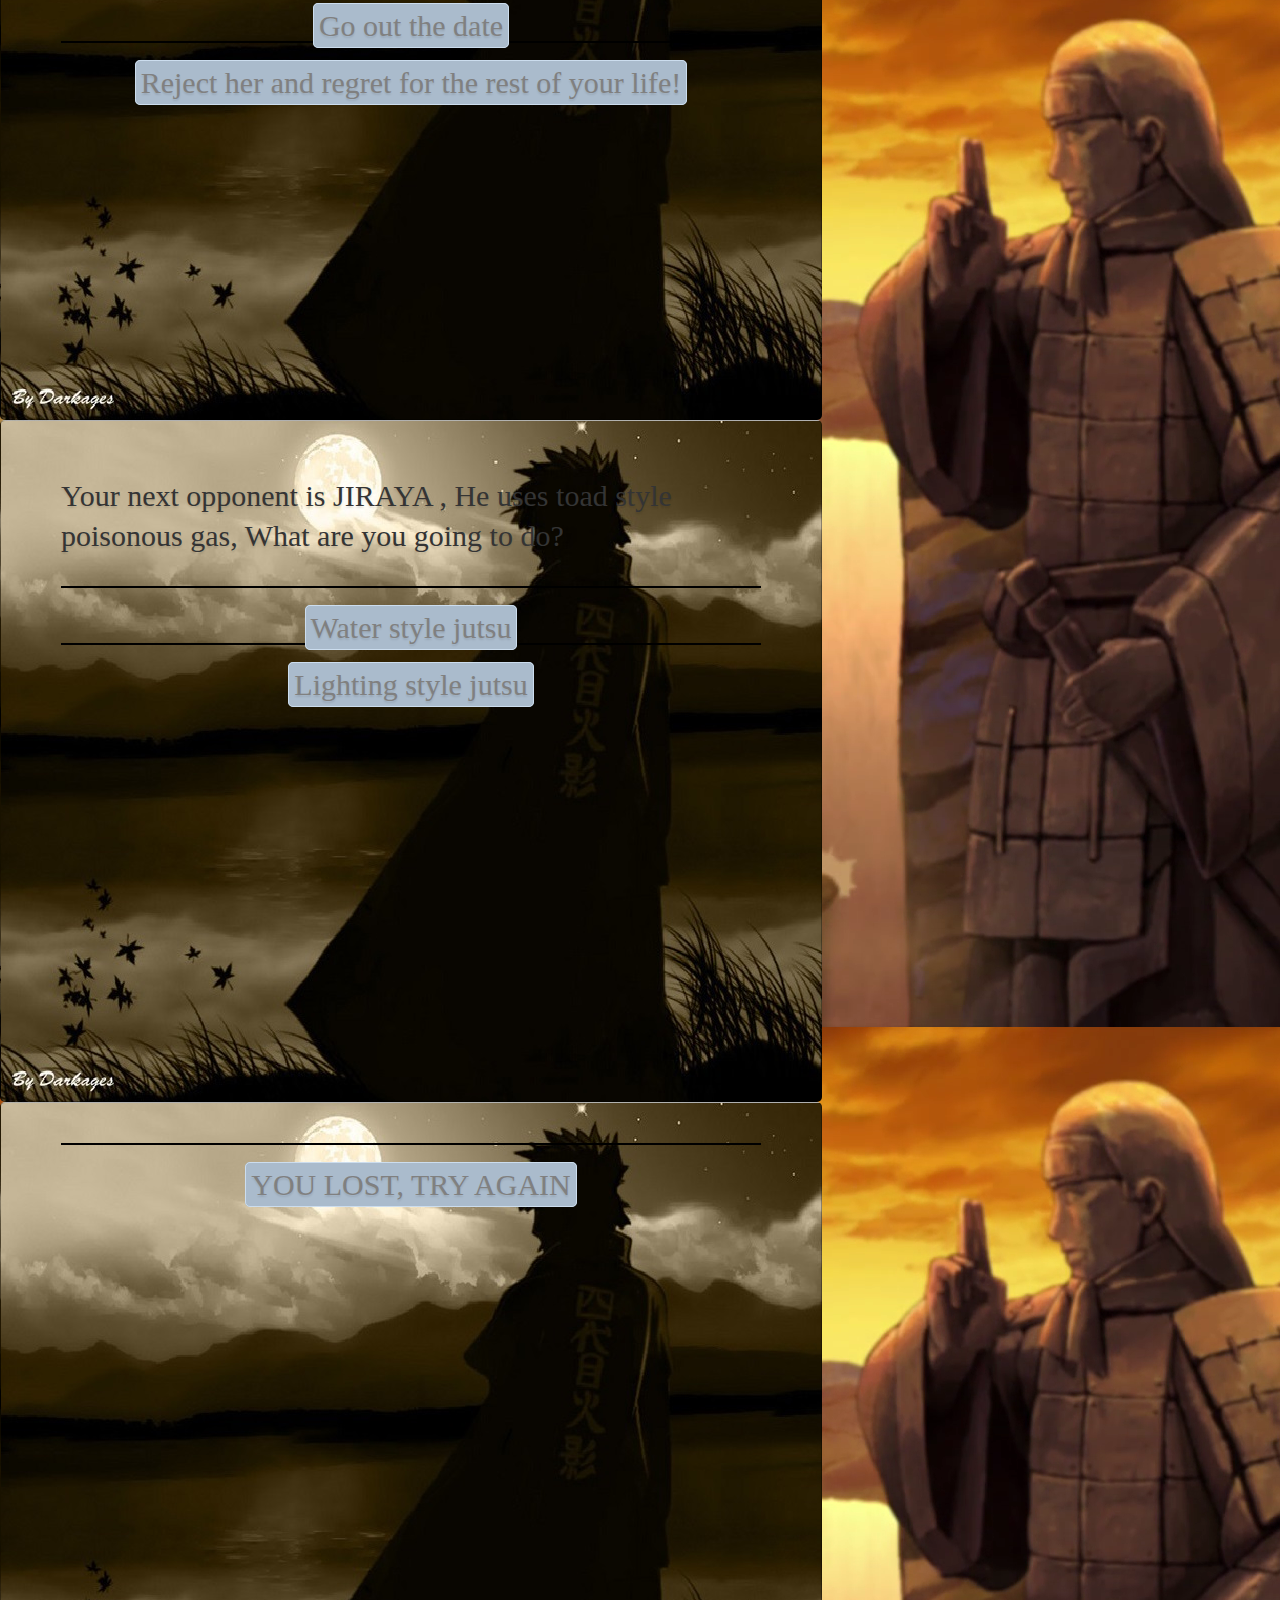
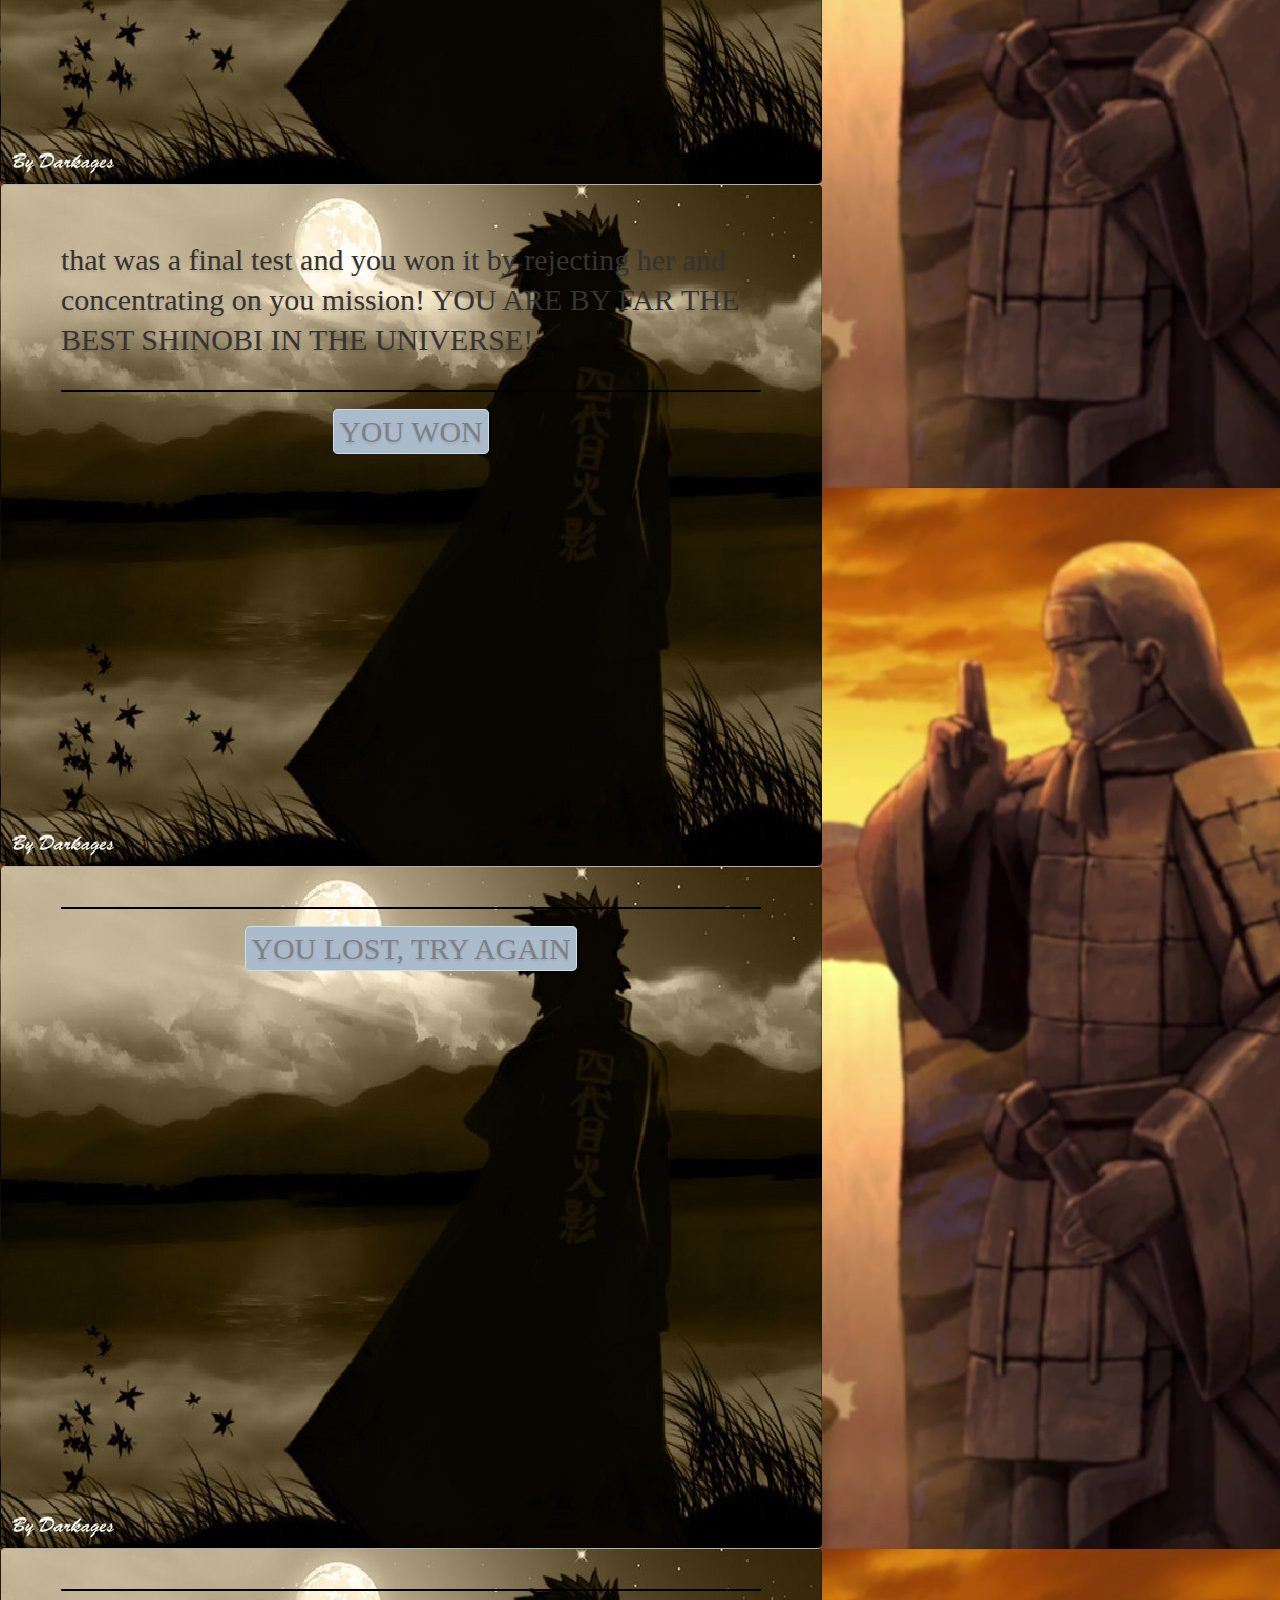
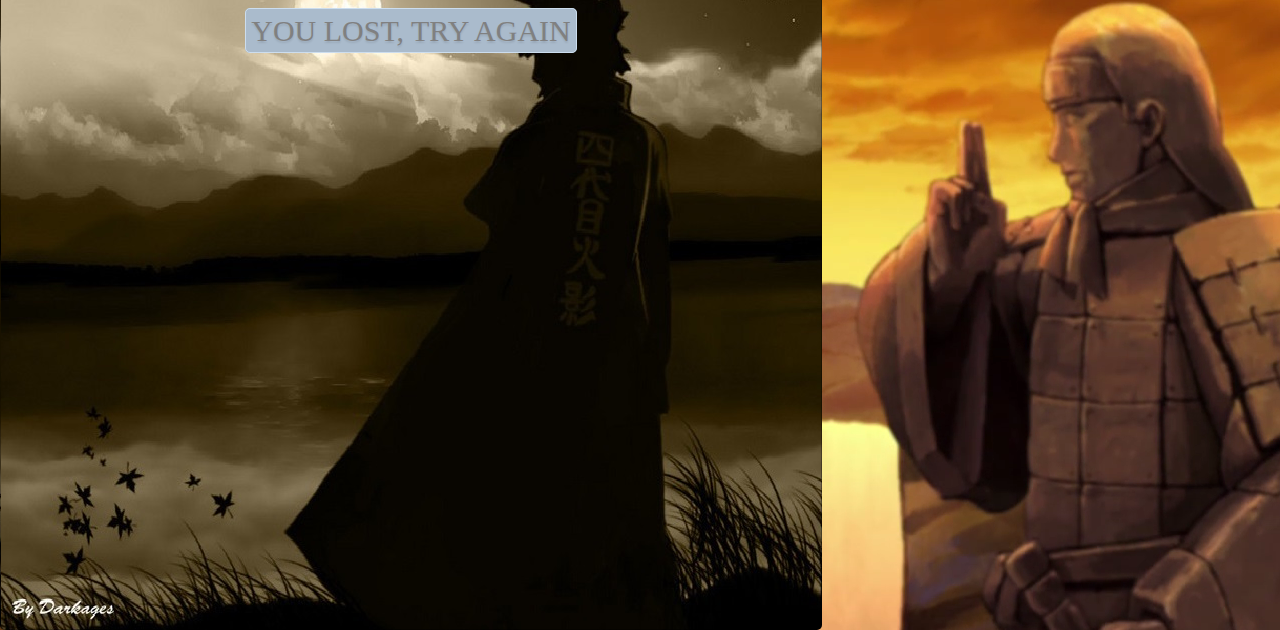
==== commit a1cada34: "Merge branch 'master' of https://github.com/mohitagastya/wwn.git" ====
--- a/NARUTO/Uzumakinaruto.html
+++ b/NARUTO/Uzumakinaruto.html
@@ -12,7 +12,7 @@
     <div id="impress">
         <div id="1" class="step slide">
             <div class="slide-text">
-                <p>Welcome to, WORLD WIDE NINJA Championship, Your name is UZUMAKI NARUTO.</b>
+                <p>Welcome to, WORLS WIDE NINJA Championship, Your name is UZUMAKI NARUTO.</b>
                 Your first opponent is HATAKE KAKASHI. HE uses ligthing style chidori against you, what will you do?</p>
                 <p><a href="#2">Water style, water dragon jutsu</a></p>
                 <p><a href="#3">Wind style Rasen Shuriken</a> </p>
@@ -20,11 +20,11 @@
         </div>
         <!--end of slide 1-->
         <!--2nd slide-->
-        <div id="2" class="step slide" data-x="1500" >
+        <div id="2" class="step slide" data-x="1500">
             <div class="slide-text">
                 <p>Your next opponent is UCIHA ITACHI. HE uses fire style GOKAKYUNO JUTSU. WHat will you use?</p>
-                <div class="menu"><a href="#10">WaterStyle jutsu</a></div>
-                <div class="menu"><a href="#11">Wind style jutsu</a></div>
+                <div class="menu"><a href="#10">WaterSTyle jutsu</a></div>
+                <div class="menu"><a href="#11">WInd style jutsu</a></div>
             </div>
         </div>
         <!--end of slide 2-->
@@ -93,7 +93,7 @@
             <div class="slide-text">
                 <p>You won and entered the finals, At this time a cutest girl in the whole world who is impressed by you, comes to u and askes you on a date,</br>
                 what will u do?</p>
-                <div class="menu"><a href="#12">Go on the date ;) </a></div>
+                <div class="menu"><a href="#12">Go out the date</a></div>
                 <div class="menu"><a href="#13">Reject her and regret for the rest of your life!</a></div>
             </div>
         </div>
